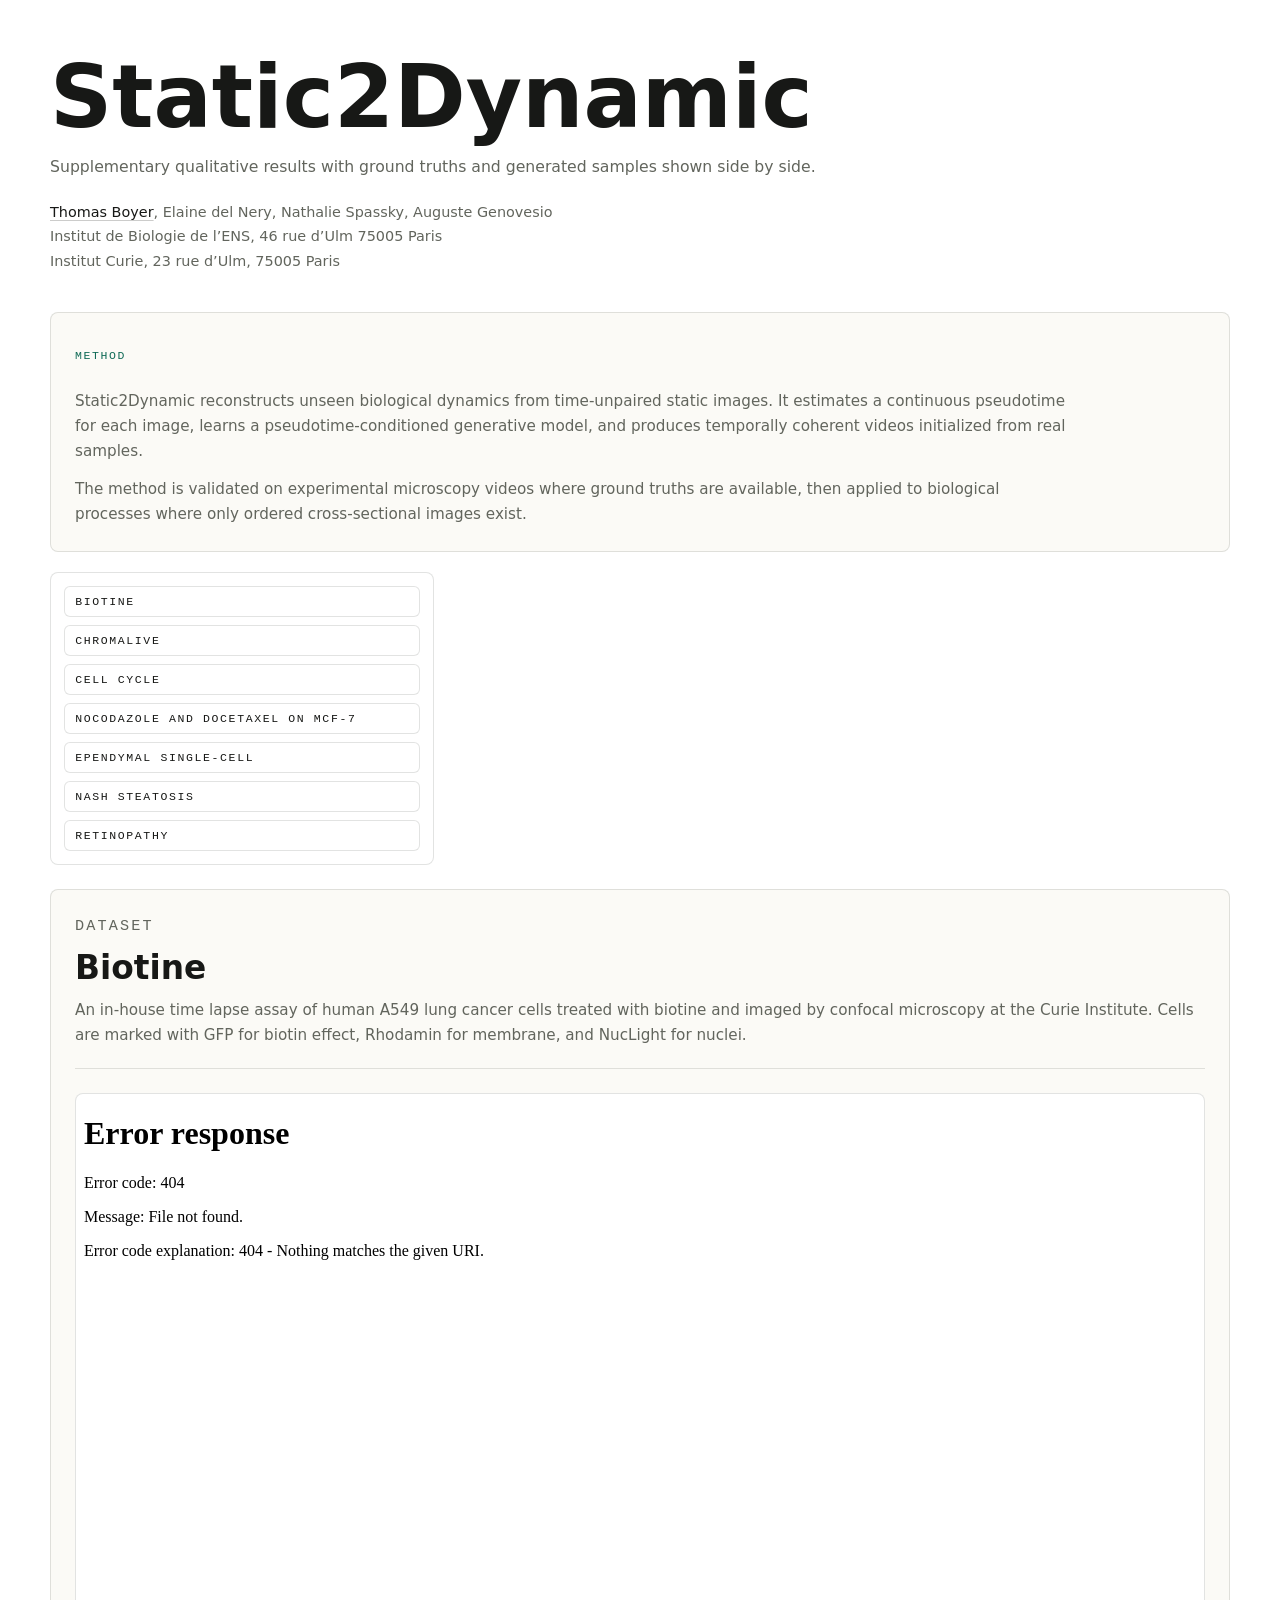
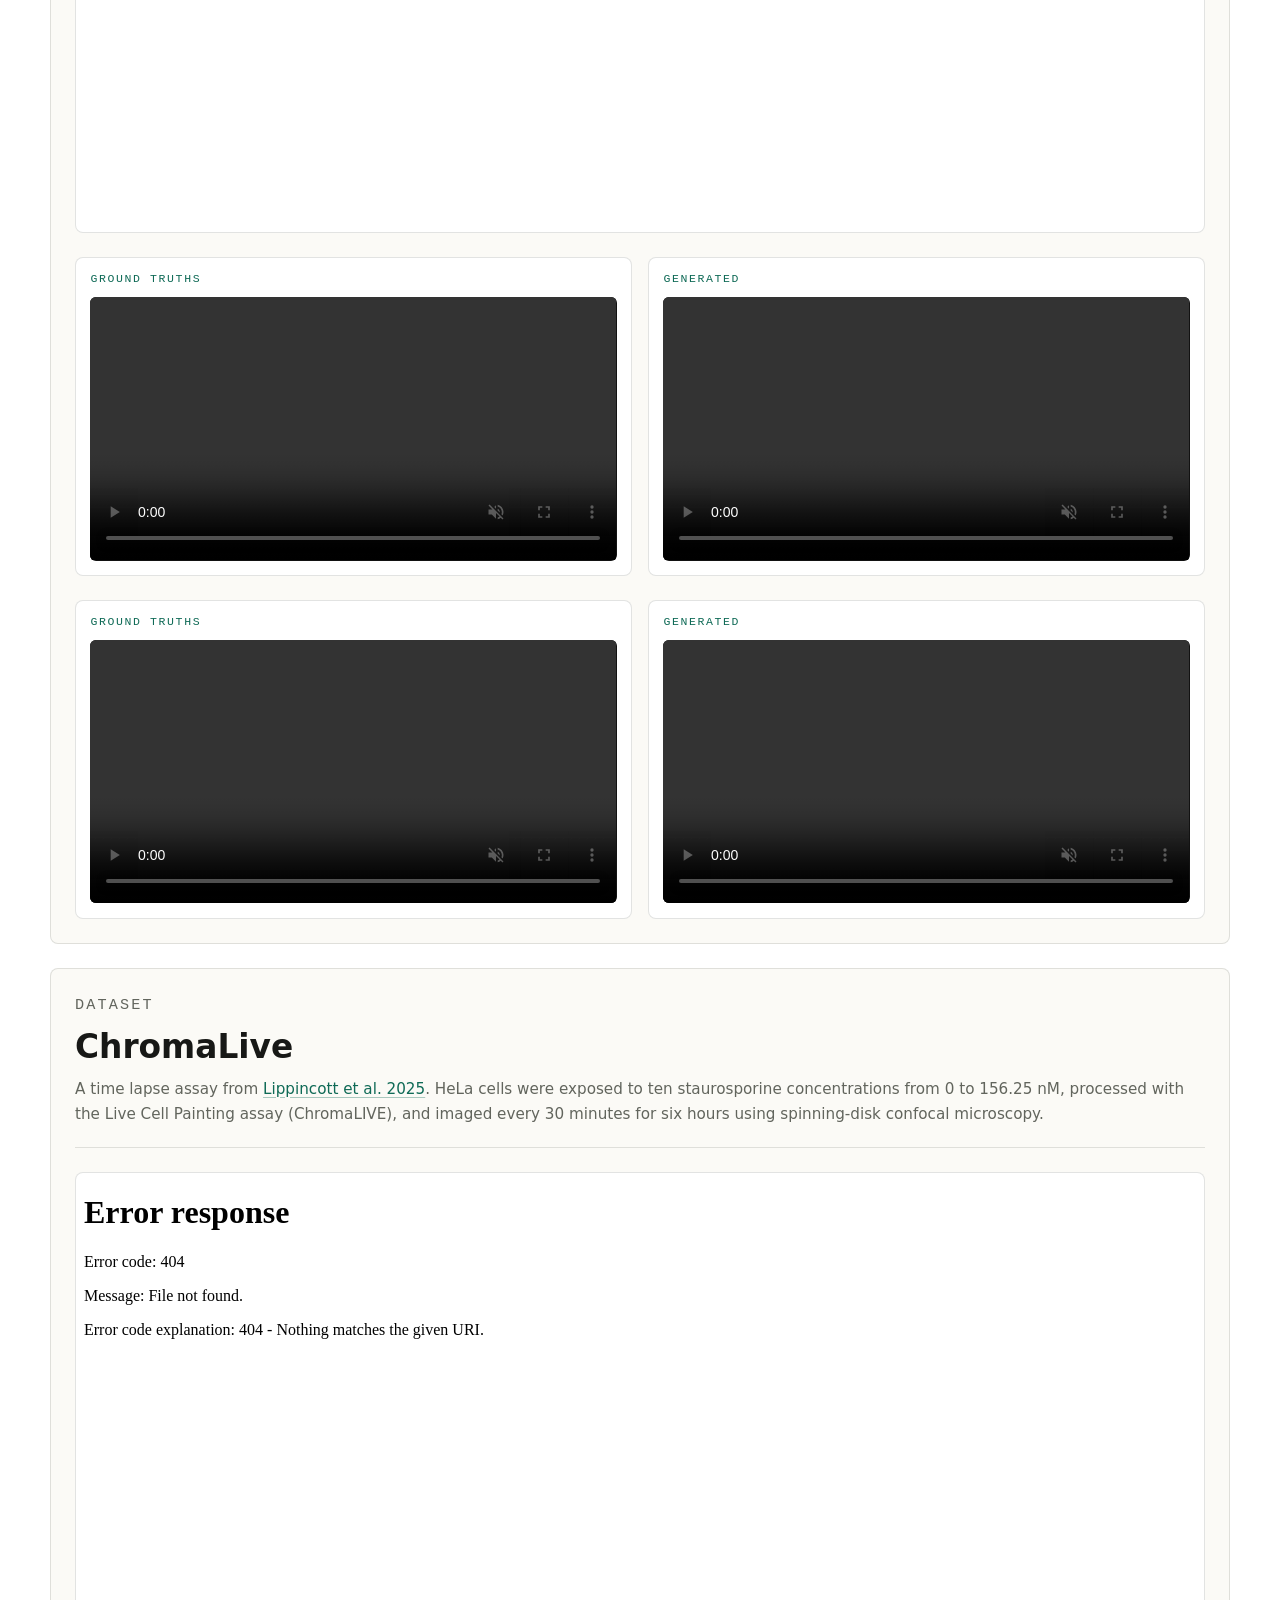
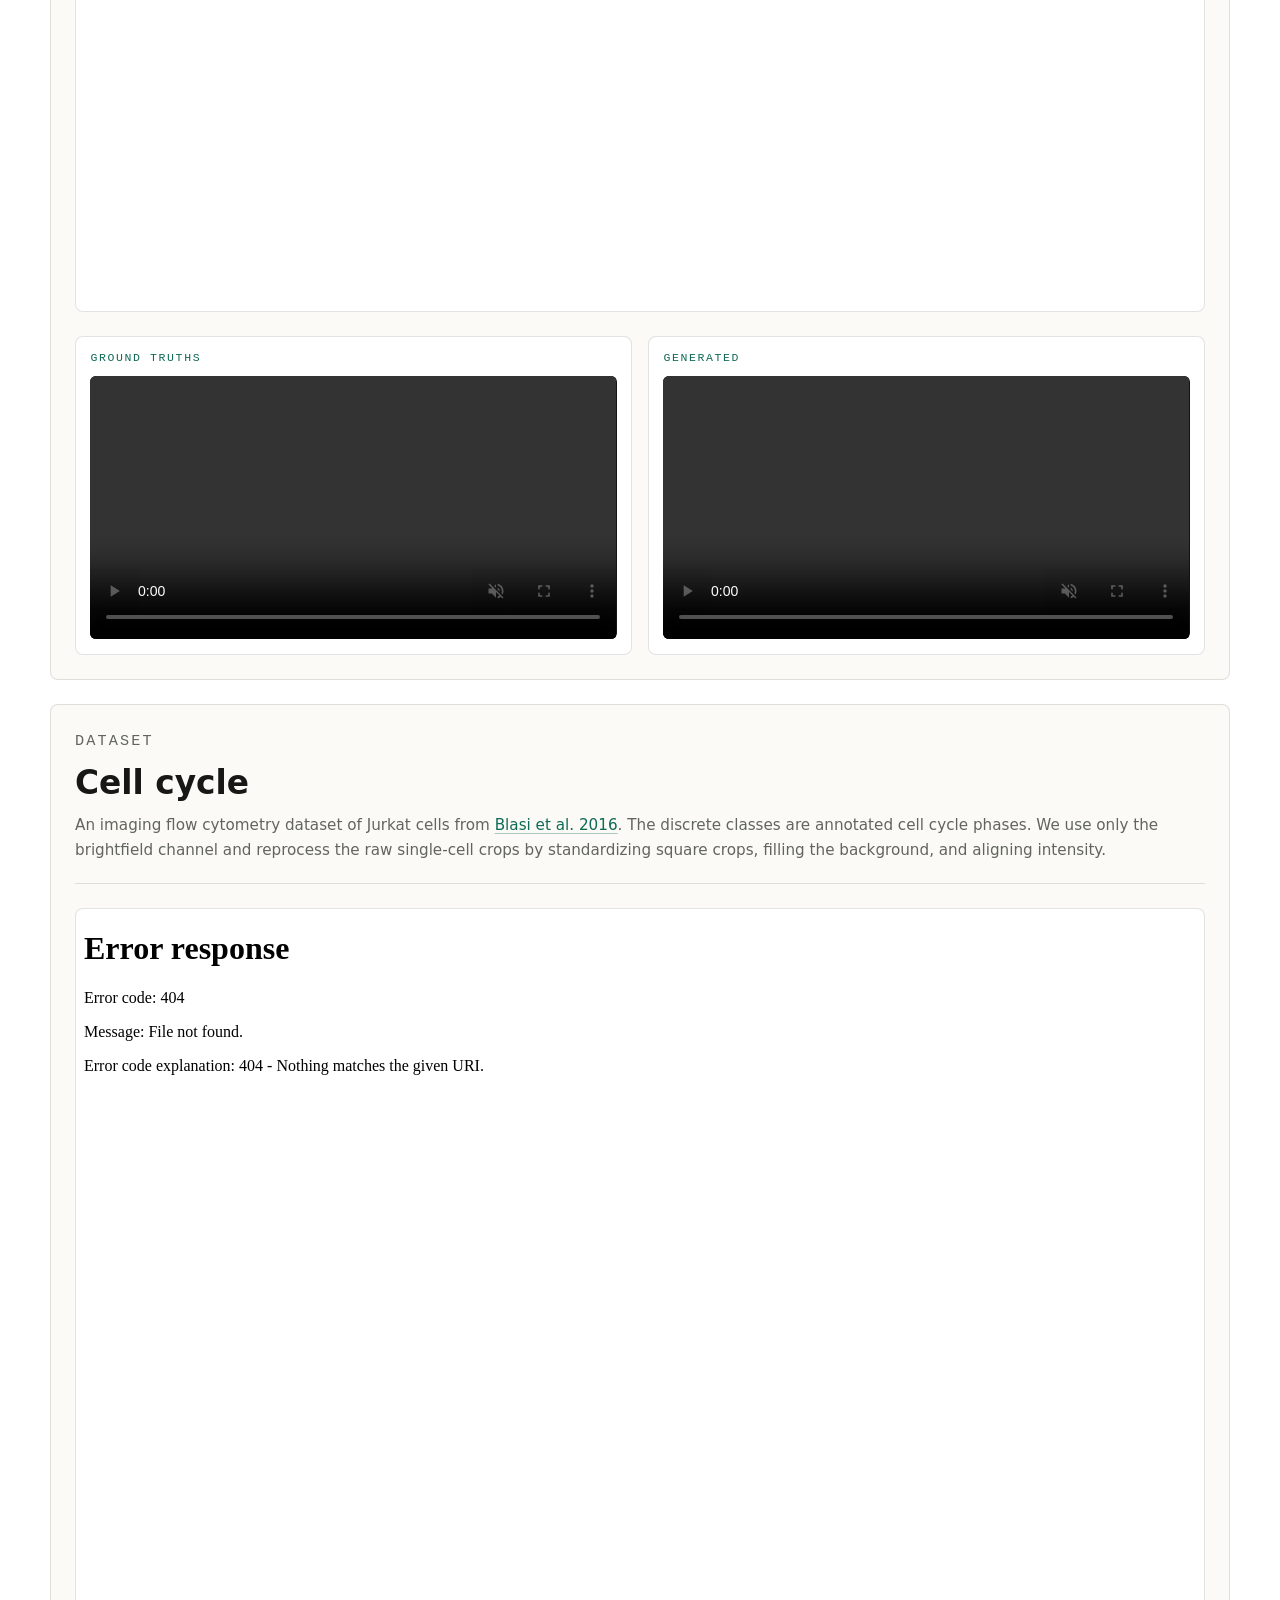
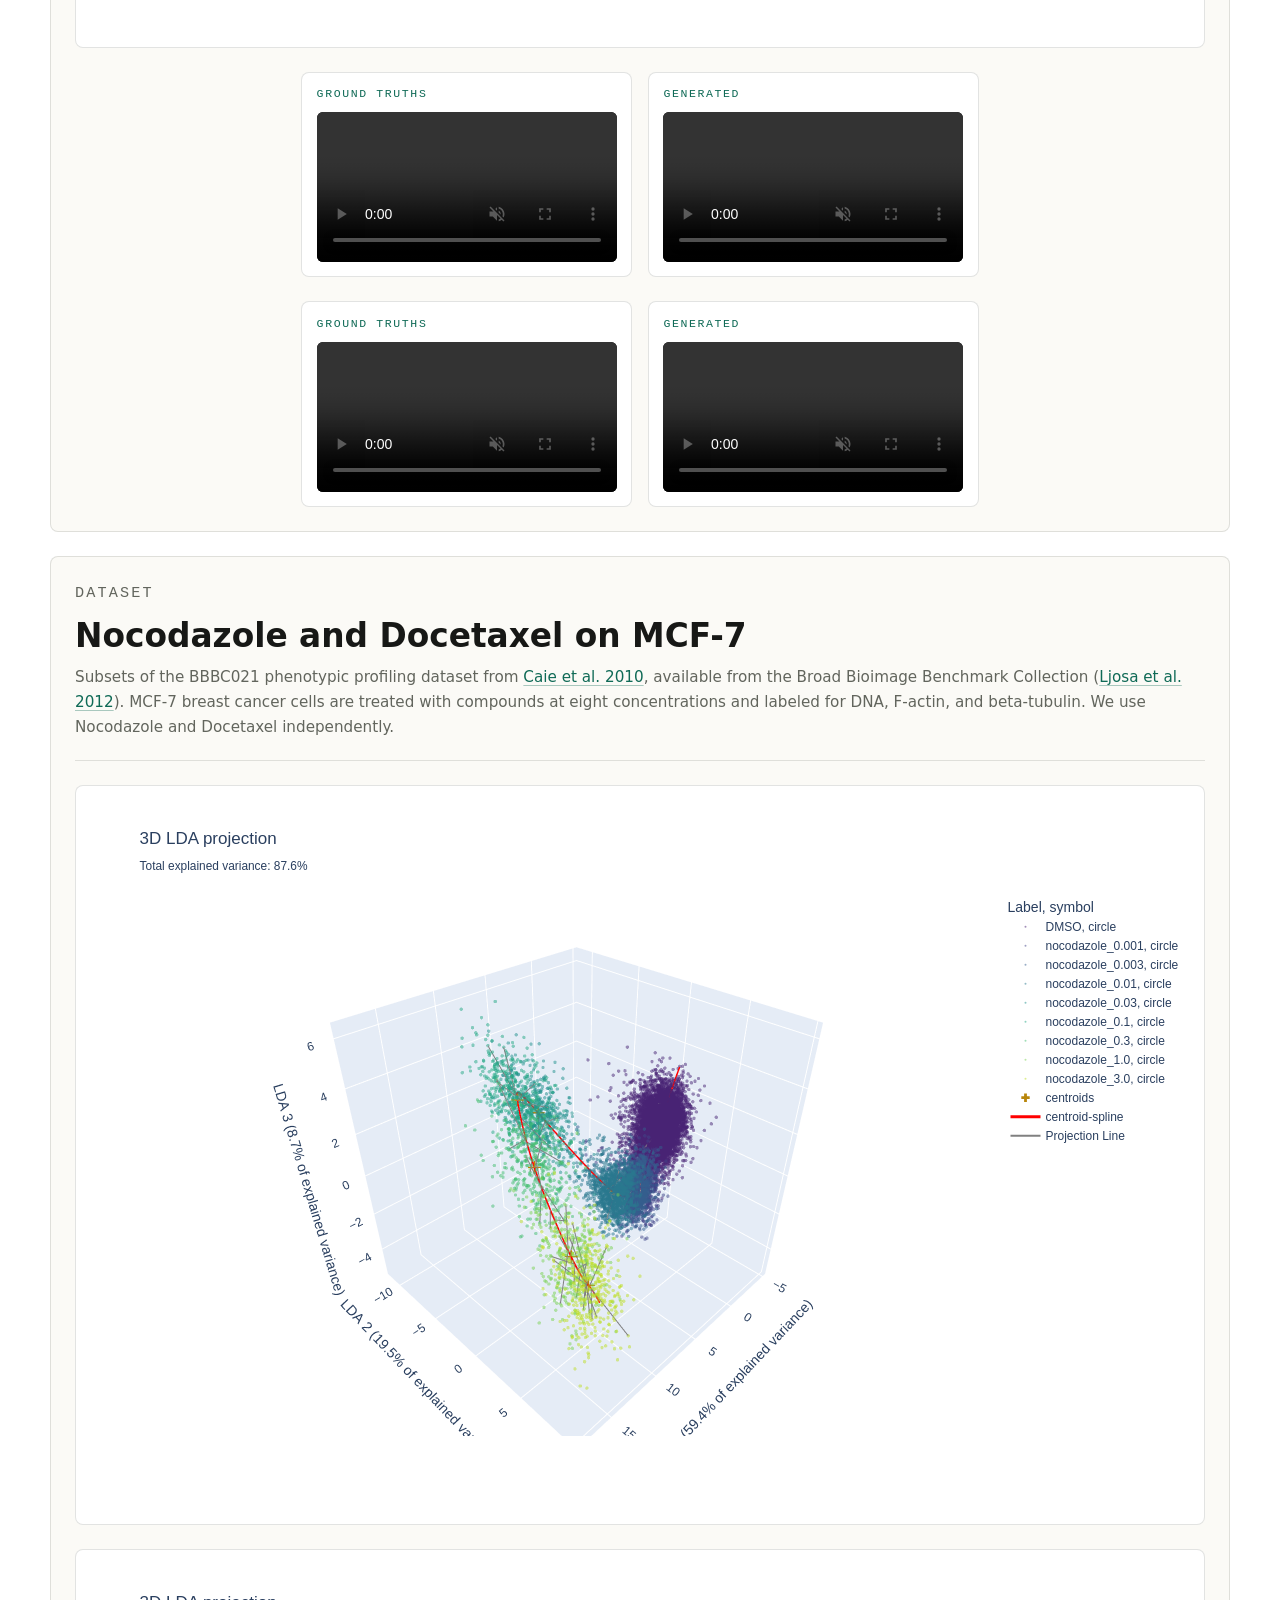
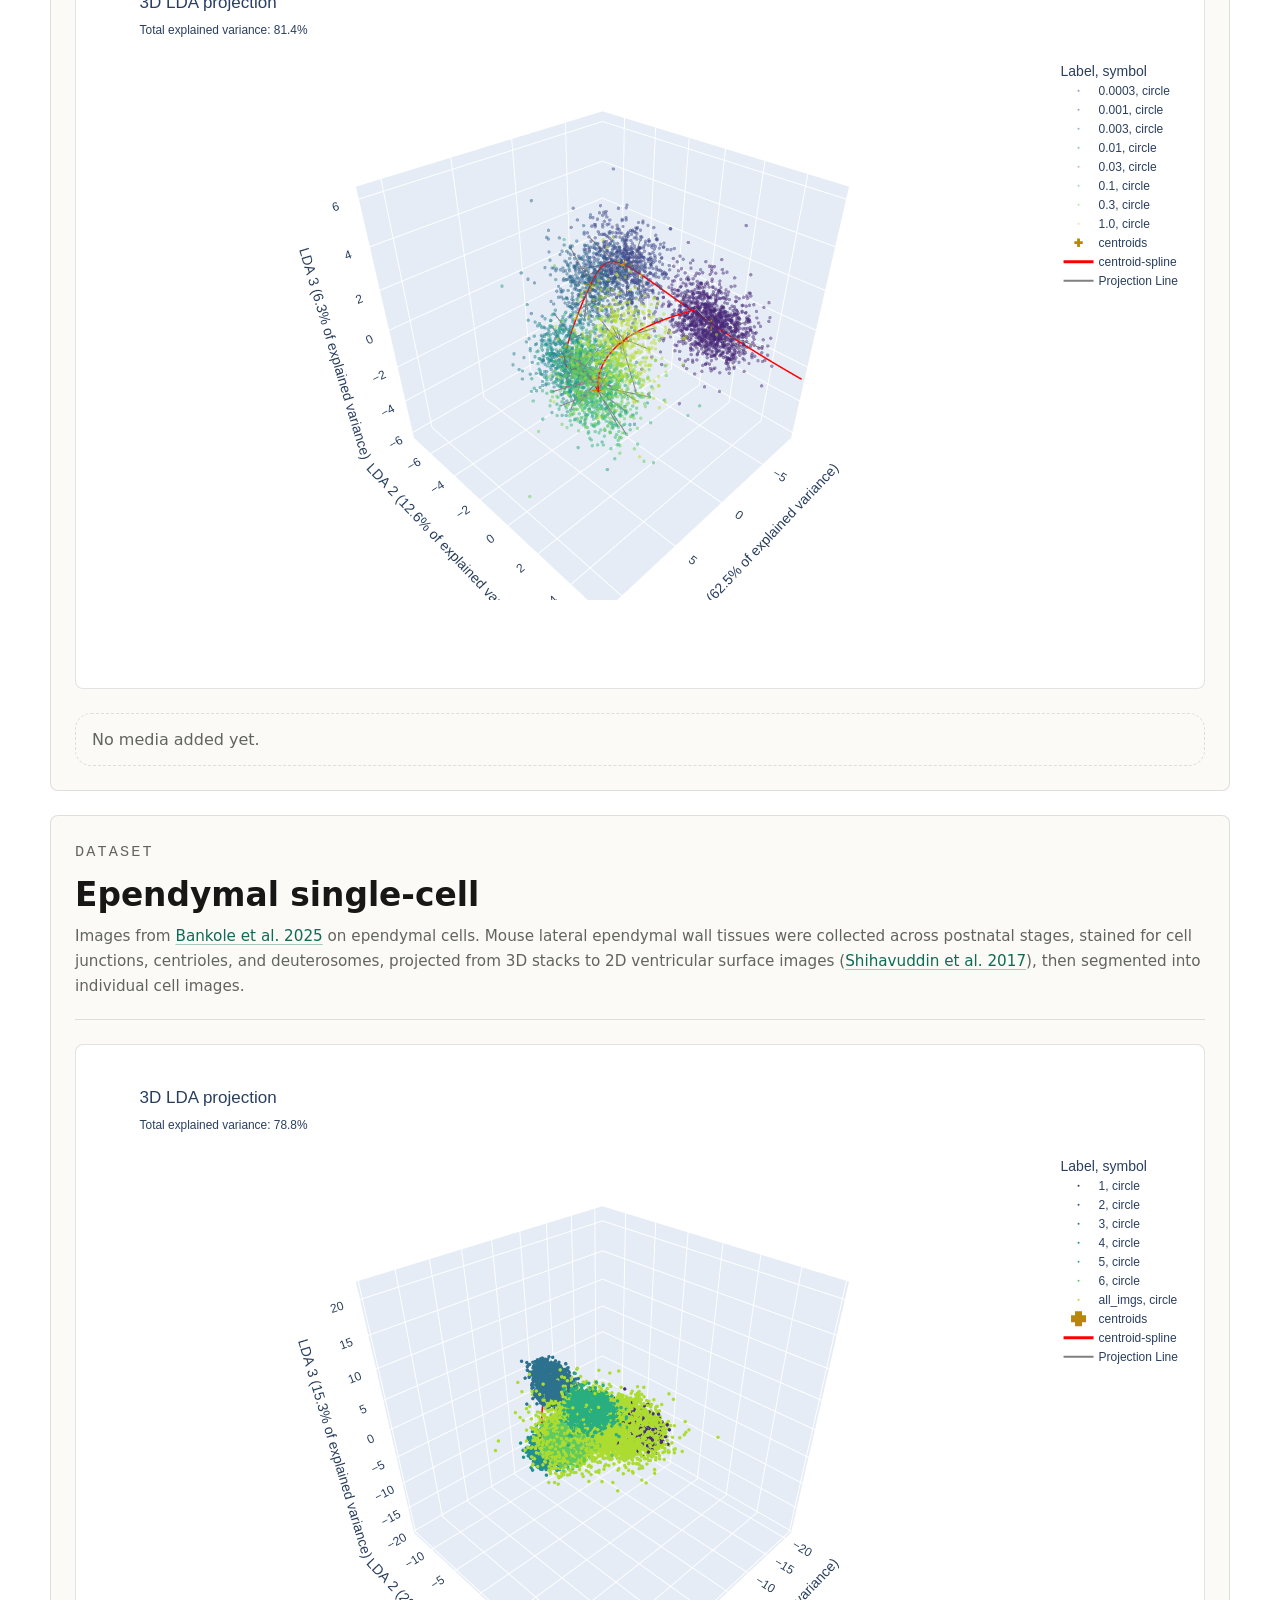
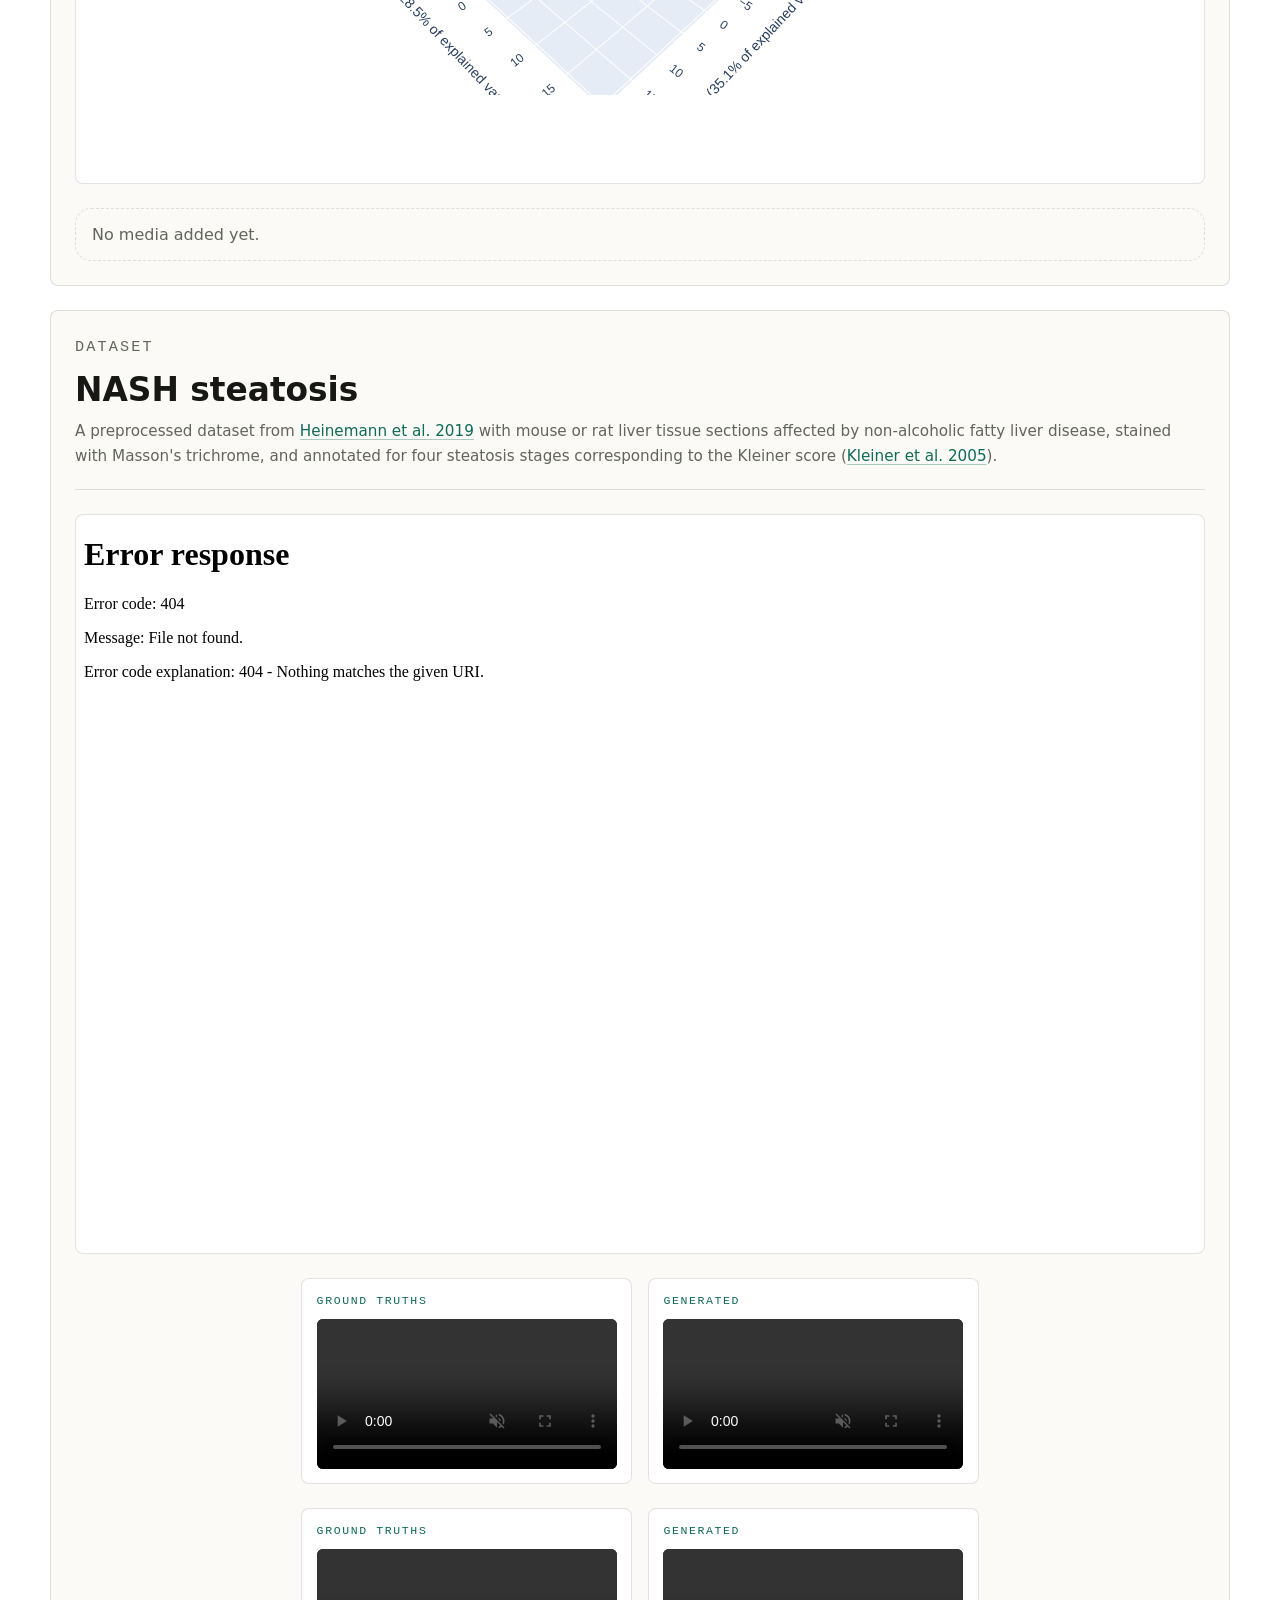
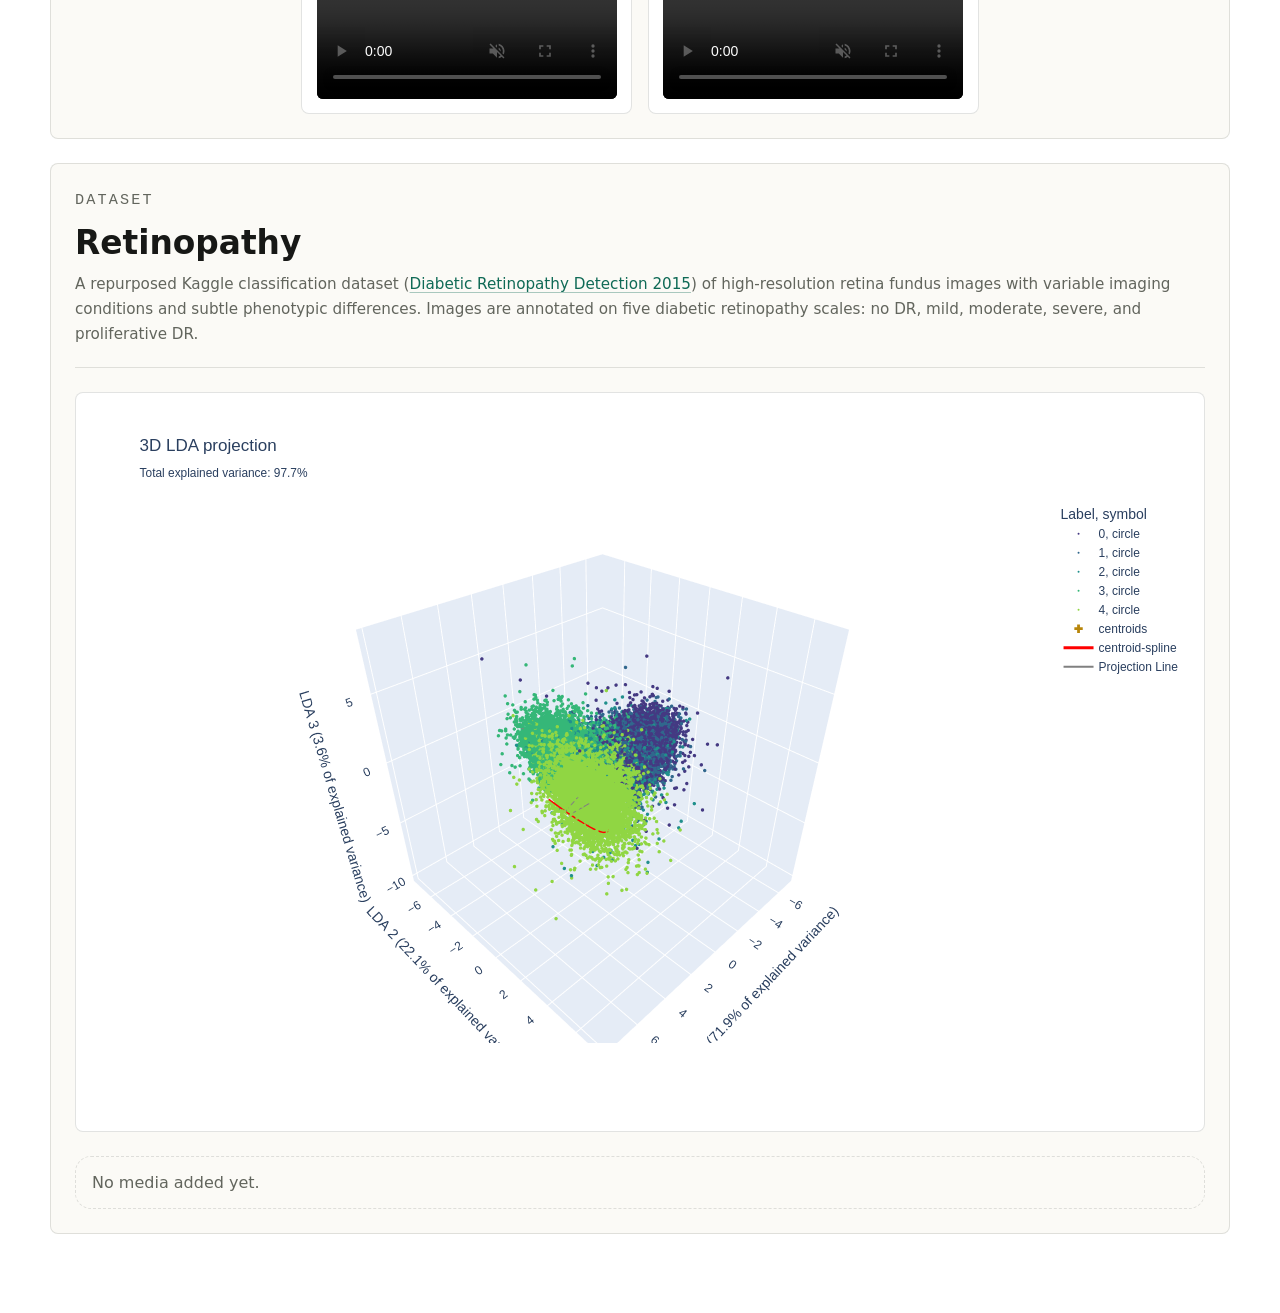
==== index.html @ 1efa9342 "init" ====
<!doctype html>
<html lang="en">
  <head>
    <meta charset="utf-8">
    <meta name="viewport" content="width=device-width, initial-scale=1">
    <title>Static2Dynamic</title>
    <meta
      name="description"
      content="Static2Dynamic supplementary website for biological ground truths and generated dynamics."
    >
    <link rel="stylesheet" href="styles.css">
    <script src="citations.js"></script>
    <script src="main.js" defer></script>
  </head>
  <body>
    <div class="page-shell">
      <header class="hero">
        <div class="hero-copy">
          <h1 id="site-title">Static2Dynamic</h1>
          <p class="hero-text" id="site-subtitle">
            Lightweight supplementary material for datasets, ground truth examples, and generated results.
          </p>
          <div class="authors" aria-label="Authors and affiliations">
            <p>
              <a href="https://thethomasboyer.github.io" target="_blank" rel="noreferrer">Thomas Boyer</a>,
              Elaine del Nery, Nathalie Spassky, Auguste Genovesio
            </p>
            <p>Institut de Biologie de l&rsquo;ENS, 46 rue d&rsquo;Ulm 75005 Paris</p>
            <p>Institut Curie, 23 rue d&rsquo;Ulm, 75005 Paris</p>
          </div>
        </div>
      </header>

      <main>
        <section class="intro-panel" aria-label="Method">
          <div class="intro-head">
            <p class="section-kicker">Method</p>
          </div>
          <div class="intro-body" id="intro-body"></div>
        </section>

        <nav class="dataset-nav" id="dataset-nav" aria-label="Datasets"></nav>

        <section class="datasets" id="datasets"></section>
      </main>
    </div>

    <noscript>
      <div class="noscript-note">
        This page uses a tiny script to render the dataset sections. Enable JavaScript to view the content.
      </div>
    </noscript>
  </body>
</html>
---- styles.css ----
:root {
  --bg: #ffffff;
  --bg-soft: #fbfaf6;
  --panel: #ffffff;
  --ink: #171816;
  --muted: #62655d;
  --line: rgba(23, 24, 22, 0.12);
  --accent: #0f6a56;
  --accent-soft: rgba(15, 106, 86, 0.08);
  --radius: 8px;
  --mono: "IBM Plex Mono", "SFMono-Regular", Consolas, monospace;
  --sans: Inter, ui-sans-serif, system-ui, -apple-system, BlinkMacSystemFont, "Segoe UI", sans-serif;
}

* {
  box-sizing: border-box;
}

html {
  scroll-behavior: smooth;
}

body {
  margin: 0;
  min-height: 100vh;
  color: var(--ink);
  font-family: var(--sans);
  background: var(--bg);
}

img,
video {
  display: block;
  width: 100%;
  border: 0;
}

a {
  color: inherit;
}

.page-shell {
  width: min(1180px, calc(100% - 2rem));
  margin: 0 auto;
  padding: 2rem 0 4rem;
}

.hero {
  display: grid;
  gap: 1rem;
  padding: 1.5rem 0 2.5rem;
}

.section-kicker,
.dataset-chip,
.media-label {
  font-family: var(--mono);
  font-size: 0.72rem;
  letter-spacing: 0.14em;
  text-transform: uppercase;
}

.section-kicker,
.media-label {
  color: var(--accent);
}

.hero-copy {
  max-width: 48rem;
}

.hero h1,
.intro-head h2,
.dataset-heading h2 {
  margin: 0;
  font-weight: 600;
  letter-spacing: 0;
}

.hero h1 {
  font-size: clamp(2.8rem, 8vw, 5.4rem);
  line-height: 0.95;
}

.hero-text,
.intro-body p,
.dataset-heading p,
.media-caption {
  margin: 0;
  color: var(--muted);
  line-height: 1.65;
  font-size: 0.95rem;
}

.hero-text {
  margin-top: 1rem;
  font-size: 0.98rem;
}

.authors {
  display: grid;
  gap: 0.25rem;
  margin-top: 1.35rem;
  color: var(--muted);
  font-size: 0.9rem;
  line-height: 1.45;
}

.authors p {
  margin: 0;
}

.authors a {
  color: var(--ink);
  text-decoration-color: rgba(23, 24, 22, 0.22);
  text-underline-offset: 0.2em;
}

.authors a:hover,
.authors a:focus-visible {
  color: var(--accent);
  outline: none;
}

.intro-panel,
.dataset {
  border: 1px solid var(--line);
  border-radius: var(--radius);
  background: var(--bg-soft);
}

.intro-panel {
  display: grid;
  gap: 1rem;
  padding: 1.5rem;
}

.intro-body {
  display: grid;
  gap: 0.8rem;
  max-width: 62rem;
}

.dataset-nav {
  display: grid;
  gap: 0.5rem;
  margin: 1.25rem 0 1.5rem;
  padding: 0.8rem;
  border: 1px solid var(--line);
  border-radius: var(--radius);
  background: var(--panel);
  max-width: 24rem;
}

.dataset-chip {
  padding: 0.5rem 0.65rem;
  border: 1px solid var(--line);
  border-radius: 6px;
  background: rgba(255, 255, 255, 0.65);
  text-decoration: none;
}

.dataset-chip:hover,
.dataset-chip:focus-visible {
  border-color: rgba(15, 106, 86, 0.28);
  background: var(--accent-soft);
  outline: none;
}

.datasets {
  display: grid;
  gap: 1.5rem;
}

.dataset {
  padding: 1.5rem;
}

.dataset-heading {
  display: grid;
  gap: 0.65rem;
  padding-bottom: 1.25rem;
  border-bottom: 1px solid var(--line);
}

.dataset-heading h2 {
  font-size: clamp(1.45rem, 4vw, 2.05rem);
}

.citation-link {
  color: var(--accent);
  text-decoration-color: rgba(15, 106, 86, 0.35);
  text-underline-offset: 0.18em;
}

.citation-link:hover,
.citation-link:focus-visible {
  text-decoration-color: currentColor;
  outline: none;
}

.plot-embed {
  overflow: hidden;
  margin-top: 1.5rem;
  border: 1px solid var(--line);
  border-radius: var(--radius);
  background: #fff;
}

.plot-embed iframe {
  display: block;
  width: 100%;
  height: min(82vh, 54rem);
  border: 0;
}

.comparison-list {
  display: grid;
  gap: 1.5rem;
  margin-top: 1.5rem;
}

.comparison-row {
  display: grid;
  gap: 0.75rem;
}

.comparison-media {
  display: grid;
  grid-template-columns: minmax(0, 1fr) minmax(0, 1fr);
  gap: 1rem;
}

.dataset-small .comparison-media {
  max-width: 680px;
  margin-inline: auto;
}

.dataset-large .comparison-media {
  max-width: none;
}

.media-card {
  display: grid;
  gap: 0.75rem;
  padding: 0.9rem;
  border: 1px solid var(--line);
  border-radius: var(--radius);
  background: #fff;
}

.media-shell {
  display: flex;
  align-items: center;
  justify-content: center;
  overflow: hidden;
  border-radius: 6px;
  background: #111;
}

.media-shell img,
.media-shell video {
  max-height: 18rem;
  object-fit: contain;
  background: #121212;
}

.dataset-large .media-shell img,
.dataset-large .media-shell video {
  max-height: 42rem;
}

.media-label {
  margin: 0;
}

.empty-note {
  padding: 1rem;
  border: 1px dashed var(--line);
  border-radius: 1rem;
  color: var(--muted);
}

.noscript-note {
  width: min(1120px, calc(100% - 2rem));
  margin: 0 auto 2rem;
  padding: 1rem;
  border: 1px solid var(--line);
  border-radius: 1rem;
  background: #fff9ef;
  color: var(--muted);
  font-family: var(--mono);
  font-size: 0.85rem;
}

@media (max-width: 720px) {
  .page-shell {
    width: min(100% - 1rem, 1120px);
    padding-top: 1rem;
  }

  .hero {
    padding-top: 0.75rem;
  }

  .intro-panel,
  .dataset {
    padding: 1.15rem;
  }

  .dataset-nav {
    max-width: none;
  }

  .comparison-media {
    grid-template-columns: 1fr;
    max-width: none;
  }

  .plot-embed iframe {
    height: 24rem;
  }
}
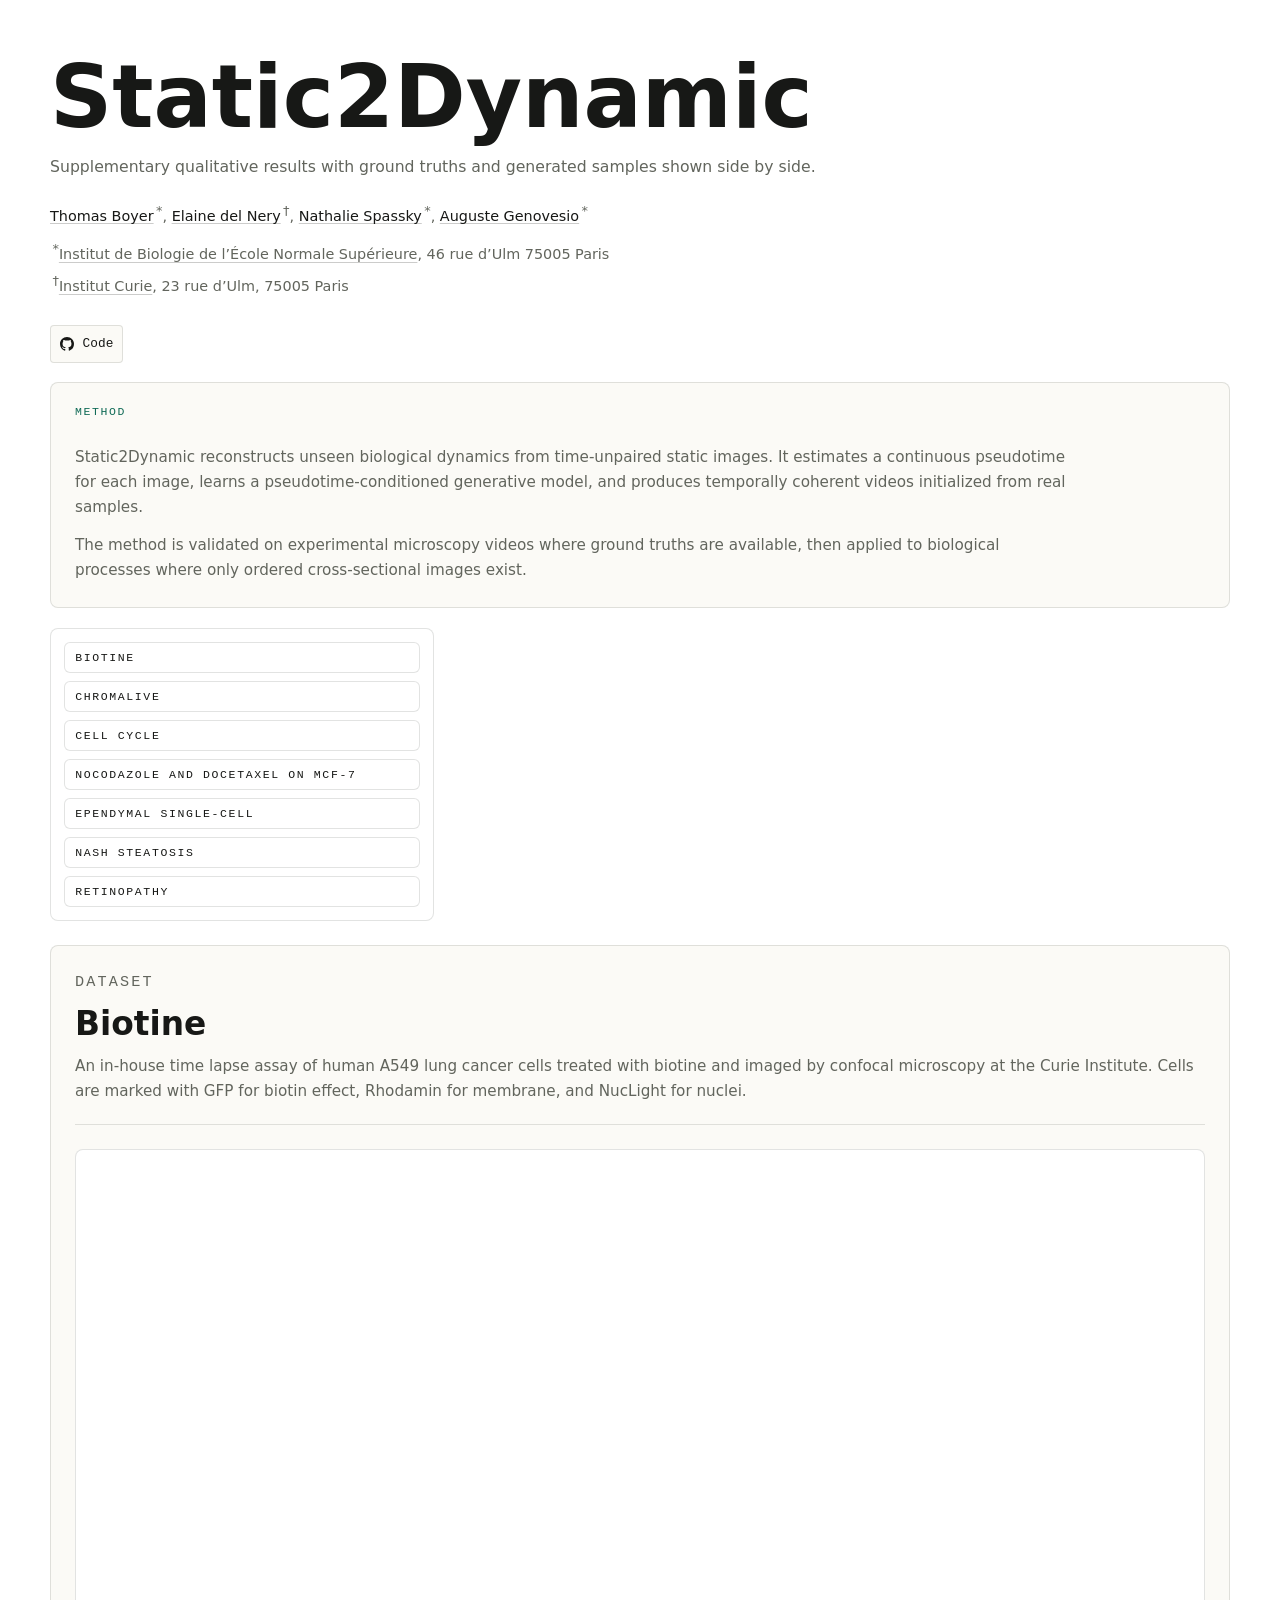
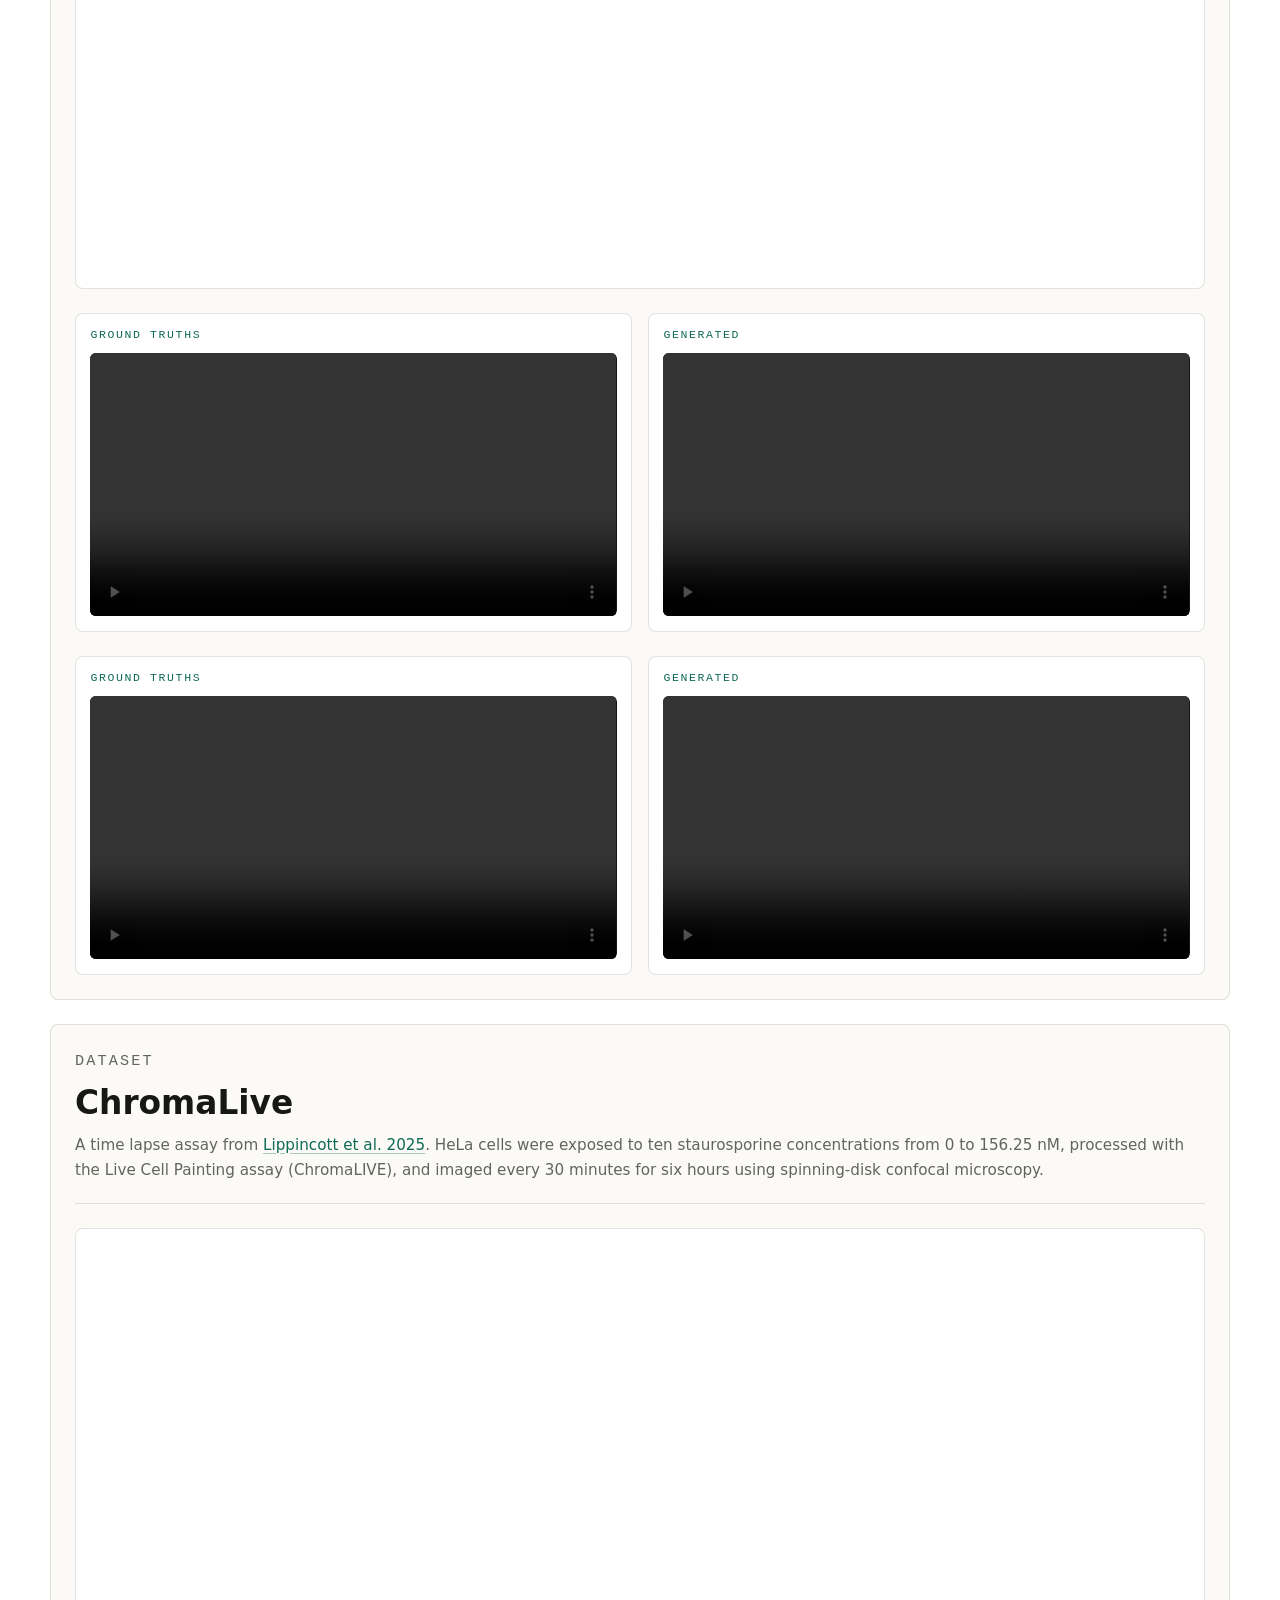
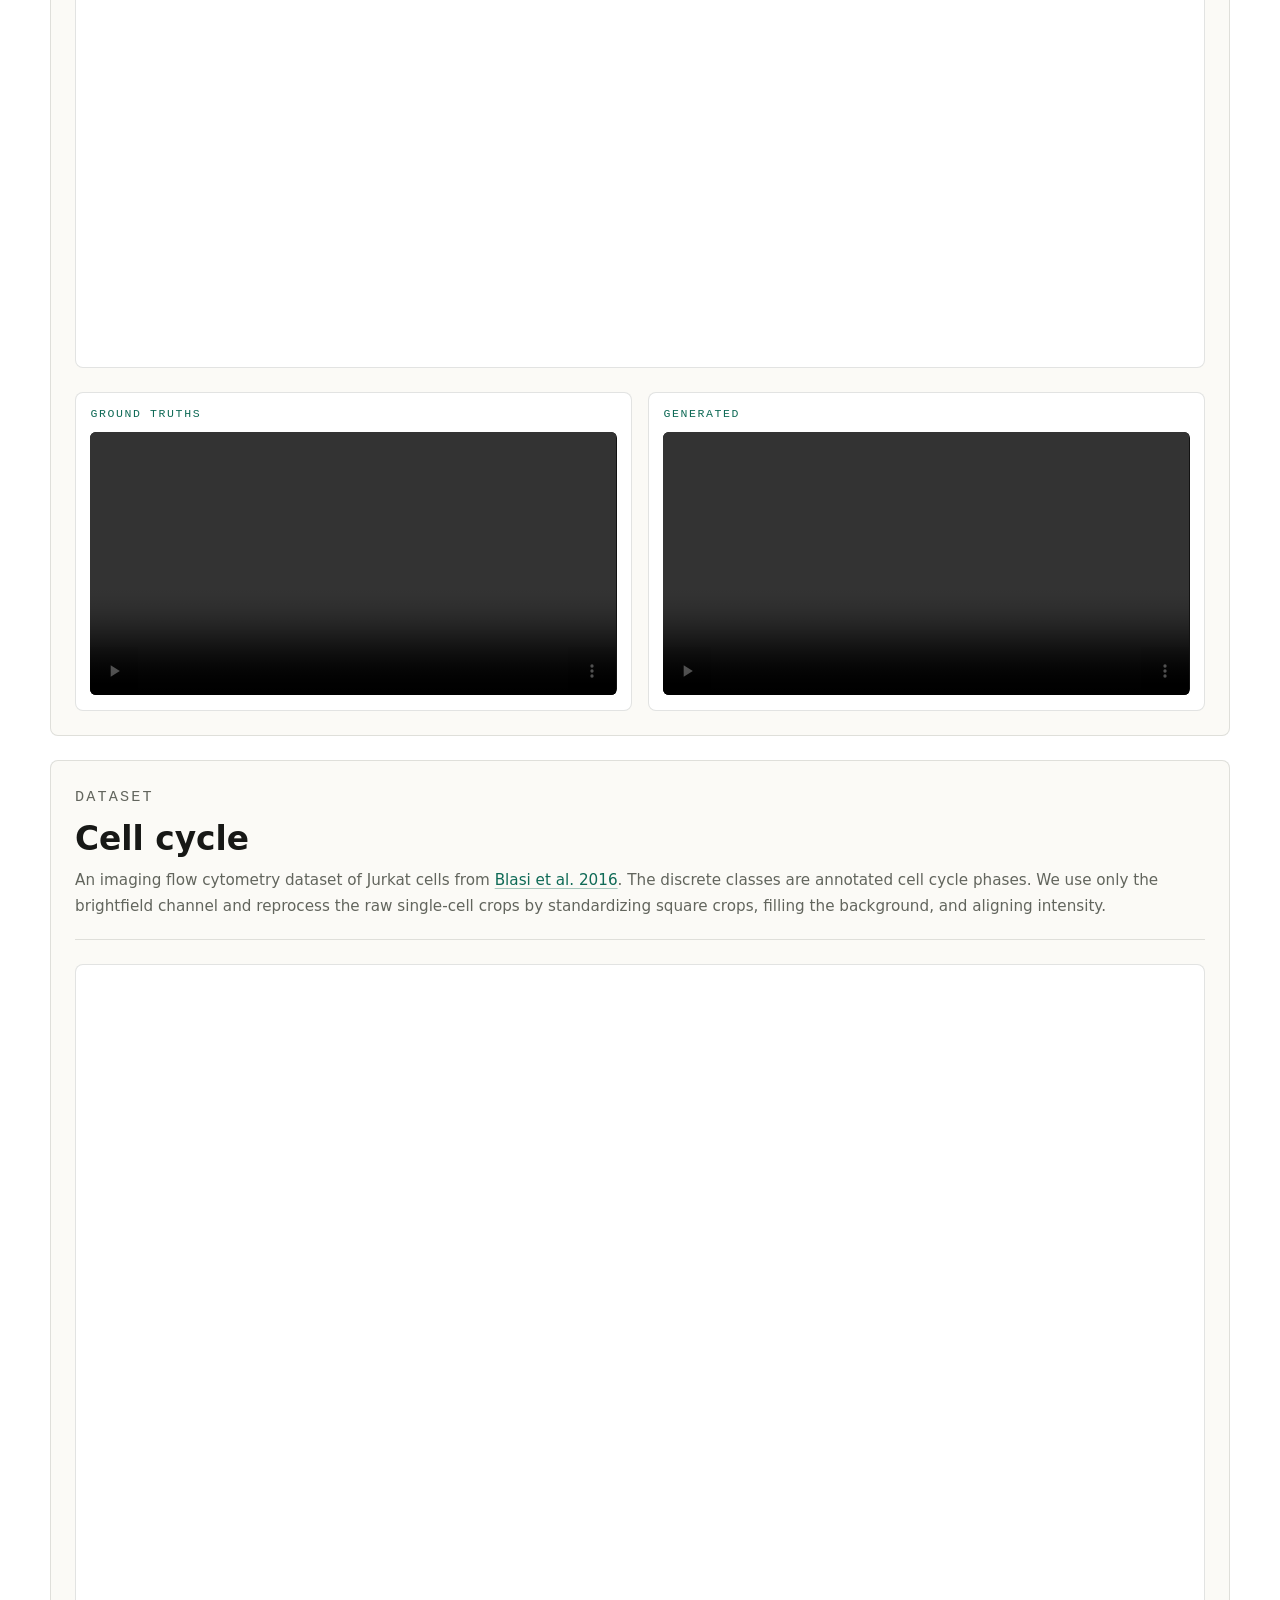
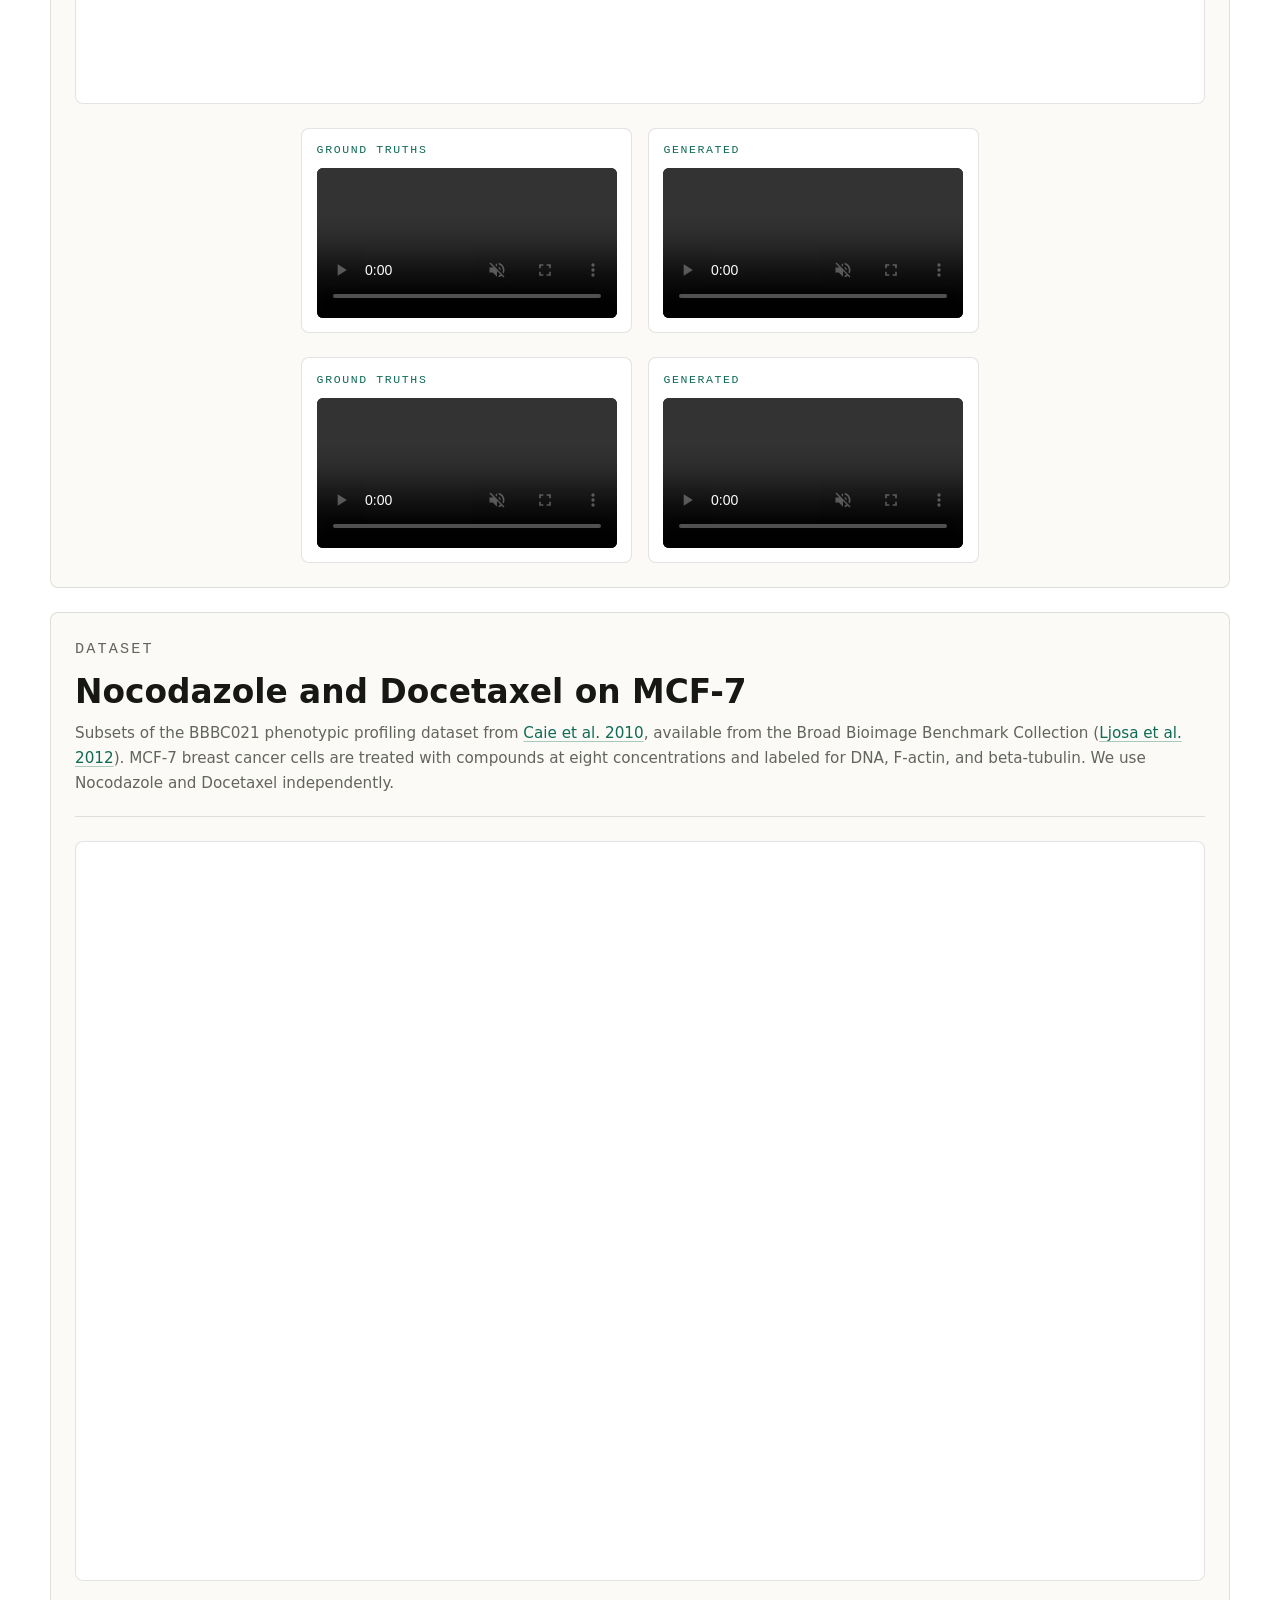
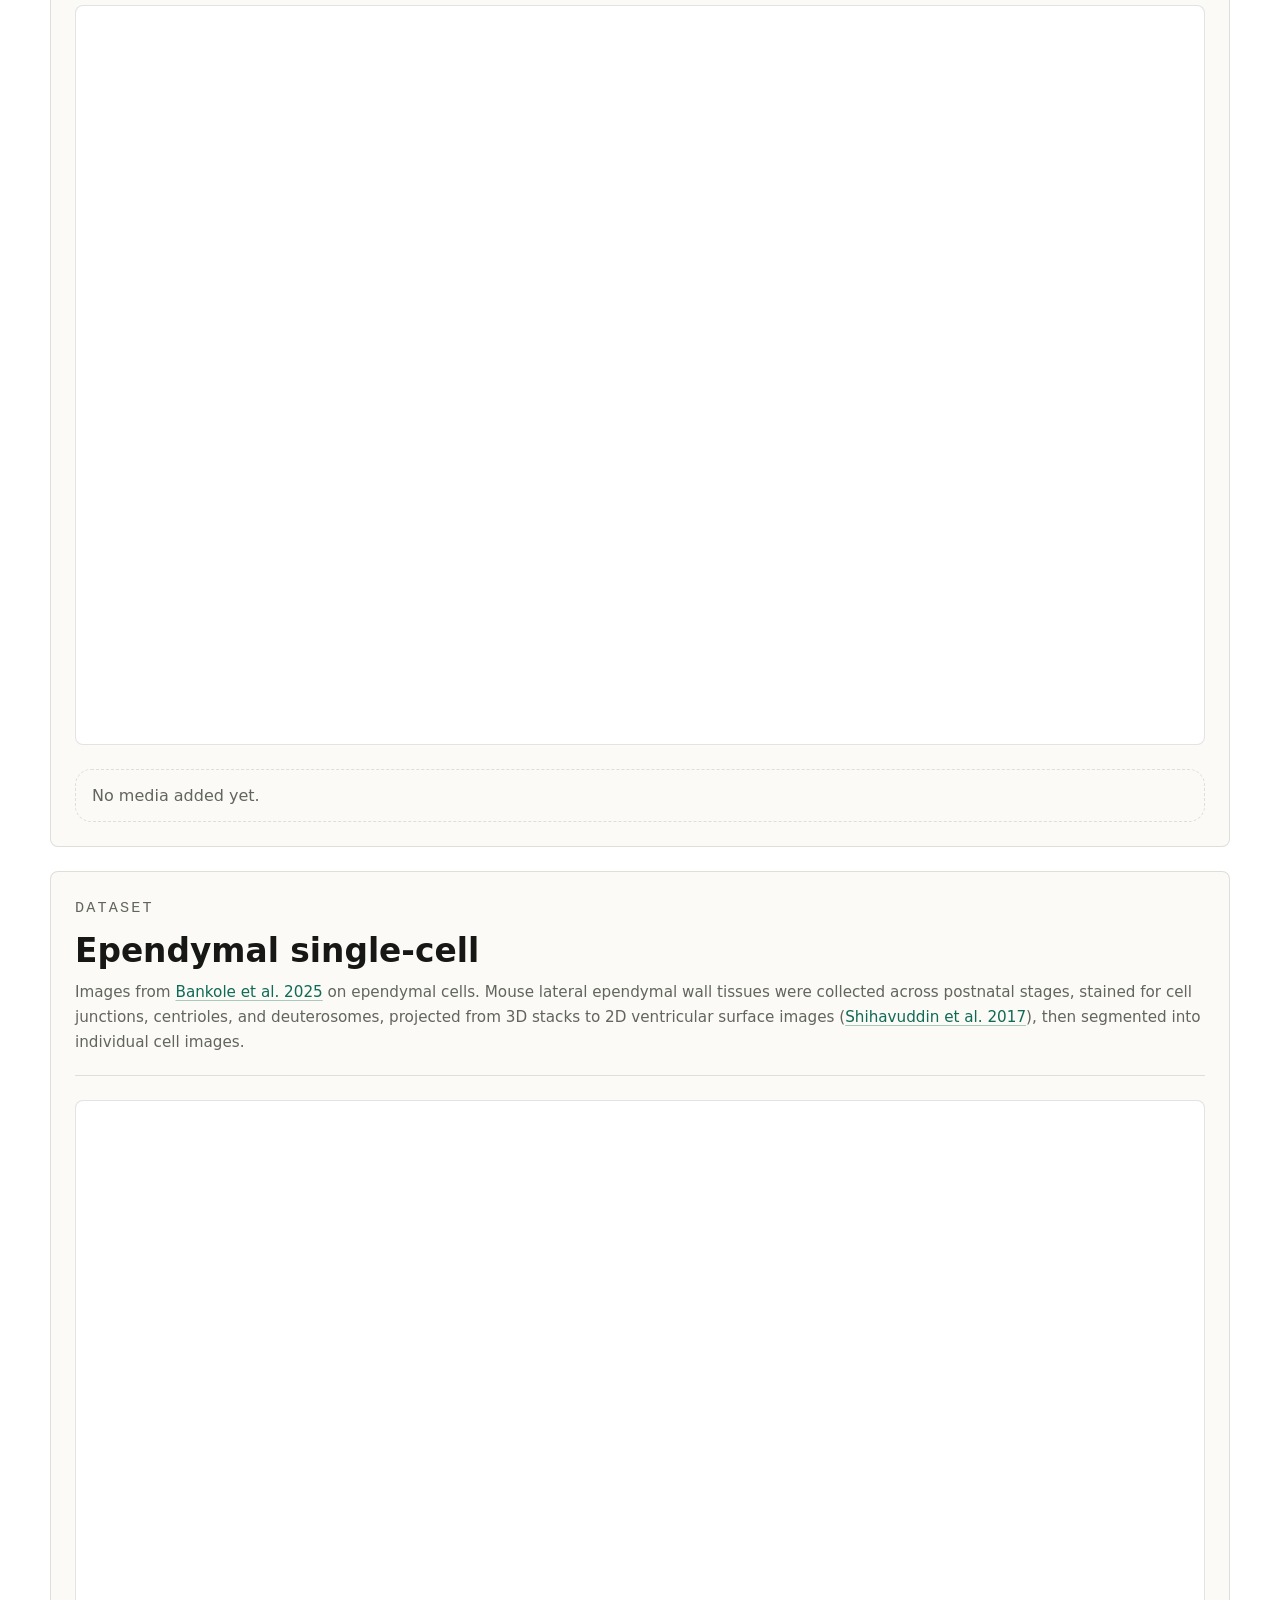
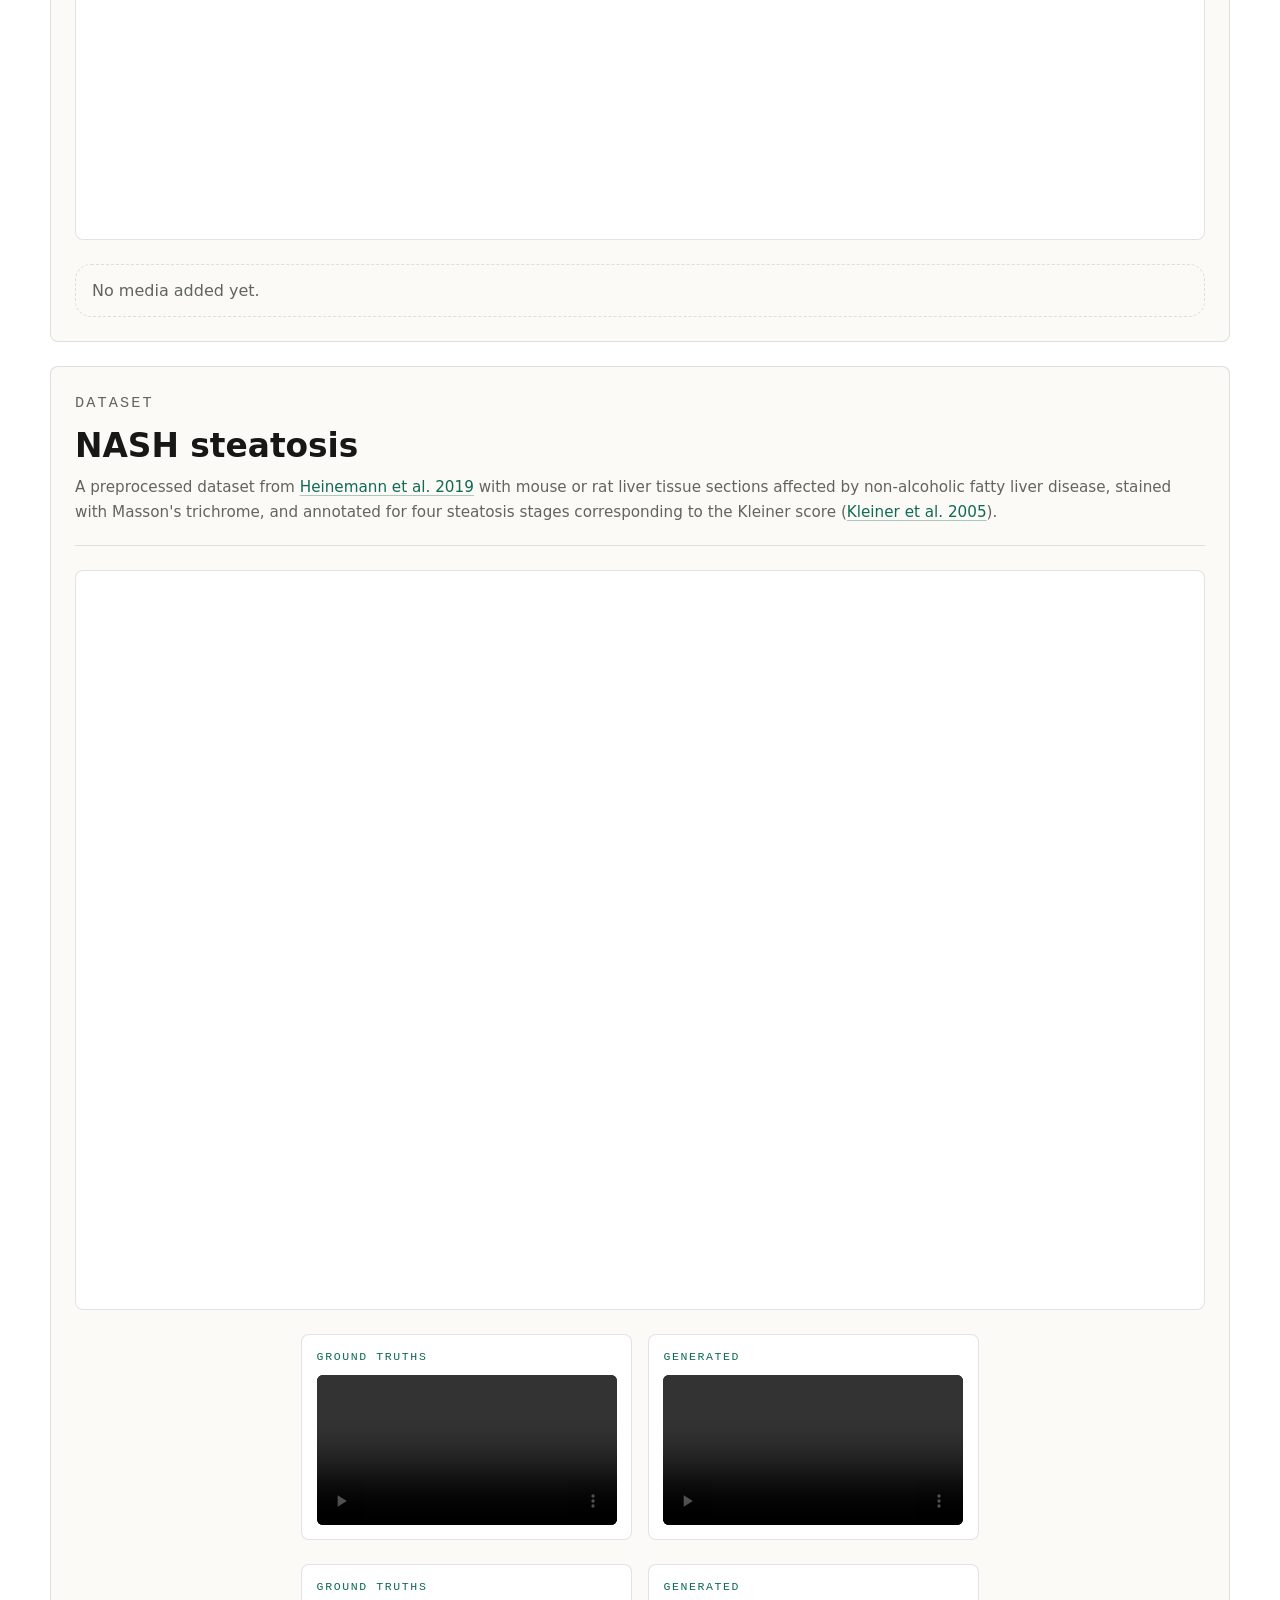
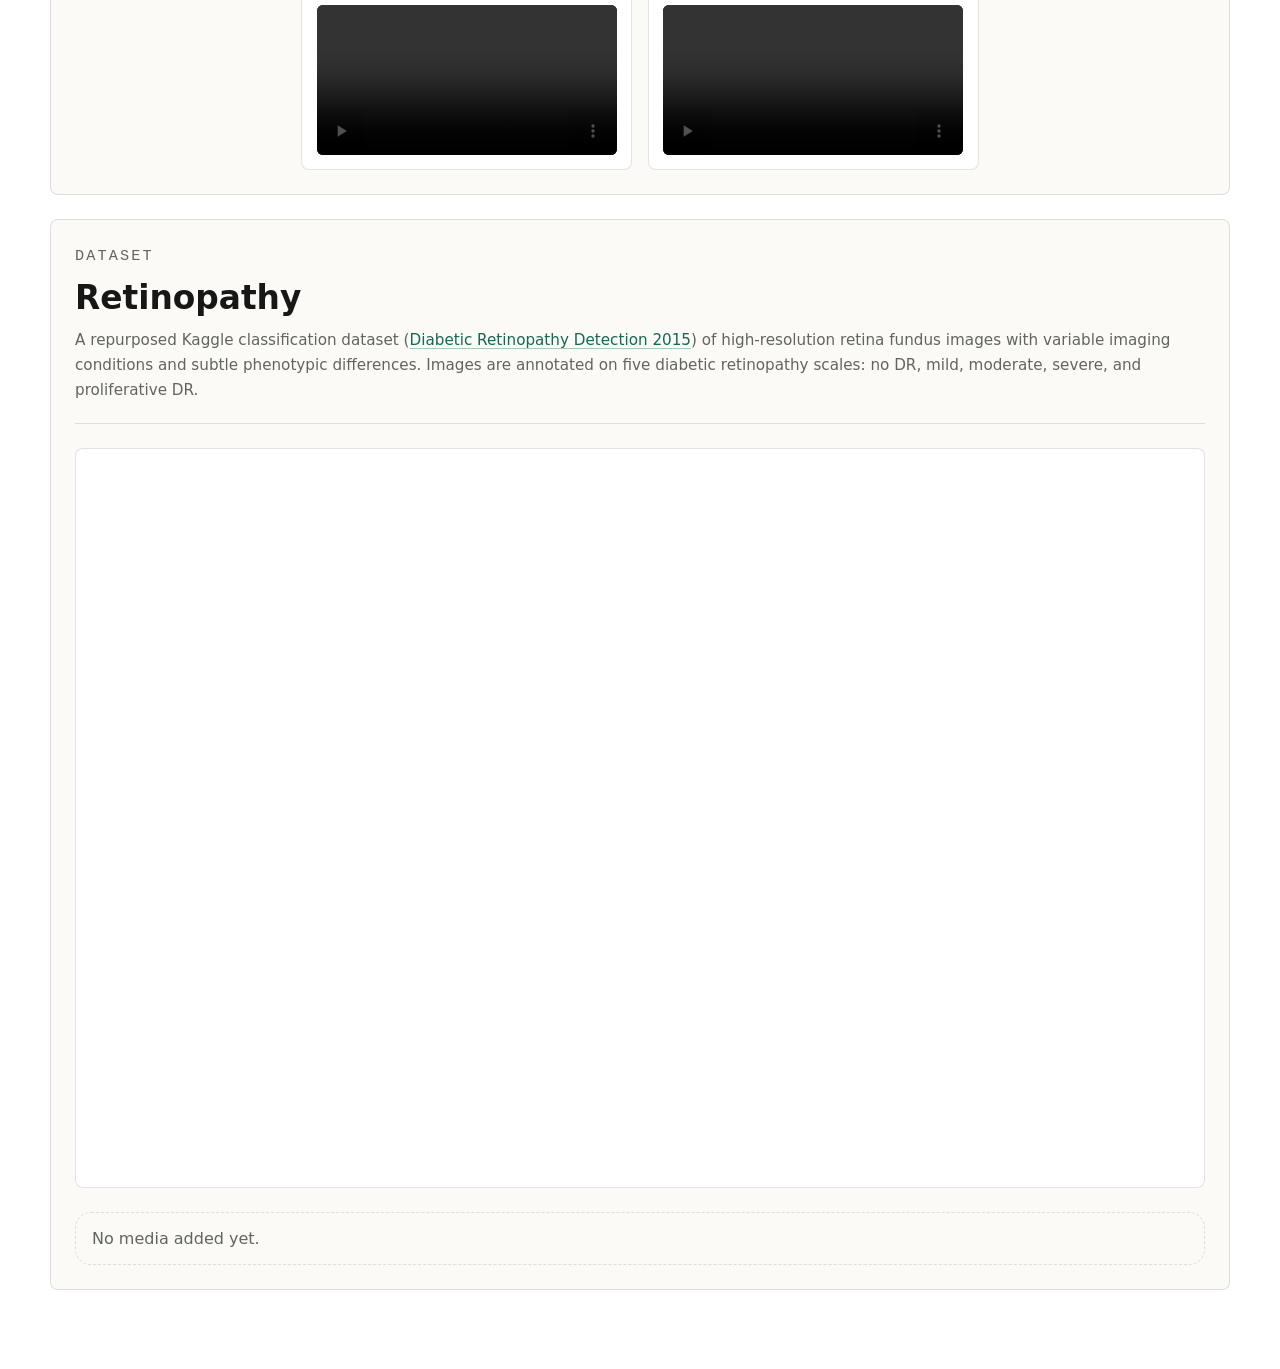
==== commit 9921533c: "optimize plotly loading + misc styling" ====
--- a/index.html
+++ b/index.html
@@ -1,54 +1,67 @@
 <!doctype html>
 <html lang="en">
-  <head>
-    <meta charset="utf-8">
-    <meta name="viewport" content="width=device-width, initial-scale=1">
-    <title>Static2Dynamic</title>
-    <meta
-      name="description"
-      content="Static2Dynamic supplementary website for biological ground truths and generated dynamics."
-    >
-    <link rel="stylesheet" href="styles.css">
-    <script src="citations.js"></script>
-    <script src="main.js" defer></script>
-  </head>
-  <body>
-    <div class="page-shell">
-      <header class="hero">
-        <div class="hero-copy">
-          <h1 id="site-title">Static2Dynamic</h1>
-          <p class="hero-text" id="site-subtitle">
-            Lightweight supplementary material for datasets, ground truth examples, and generated results.
+
+<head>
+  <meta charset="utf-8">
+  <meta name="viewport" content="width=device-width, initial-scale=1">
+  <title>Static2Dynamic</title>
+  <meta name="description" content="Static2Dynamic supplementary website for biological ground truths and generated dynamics.">
+  <link rel="stylesheet" href="styles.css">
+  <script src="citations.js"></script>
+  <script src="main.js" defer></script>
+</head>
+
+<body>
+  <div class="page-shell">
+    <header class="hero">
+      <div class="hero-copy">
+        <h1 id="site-title">Static2Dynamic</h1>
+        <p class="hero-text" id="site-subtitle">
+          Lightweight supplementary material for datasets, ground truth examples, and generated results.
+        </p>
+        <div class="authors" aria-label="Authors and affiliations">
+          <p class="authors-names">
+            <a href="https://thethomasboyer.github.io" target="_blank" rel="noreferrer">Thomas Boyer</a><span class="affil" aria-label="IBENS">*</span>,
+            <a href="https://institut-curie.org/person/elaine-del-nery-santos" target="_blank" rel="noreferrer">Elaine
+              del Nery</a><span class="affil" aria-label="Curie">†</span>,
+            <a href="https://www.ibens.ens.fr/spip.php?rubrique6=" target="_blank" rel="noreferrer">Nathalie
+              Spassky</a><span class="affil" aria-label="IBENS">*</span>,
+            <a href="https://www.ibens.bio.ens.psl.eu/spip.php?article142=&lang=en" target="_blank" rel="noreferrer">Auguste Genovesio</a><span class="affil" aria-label="IBENS">*</span>
           </p>
-          <div class="authors" aria-label="Authors and affiliations">
-            <p>
-              <a href="https://thethomasboyer.github.io" target="_blank" rel="noreferrer">Thomas Boyer</a>,
-              Elaine del Nery, Nathalie Spassky, Auguste Genovesio
-            </p>
-            <p>Institut de Biologie de l&rsquo;ENS, 46 rue d&rsquo;Ulm 75005 Paris</p>
-            <p>Institut Curie, 23 rue d&rsquo;Ulm, 75005 Paris</p>
-          </div>
+          <p class="institution"><span class="affil">*</span><a href="https://www.ibens.bio.ens.psl.eu/" target="_blank" rel="noreferrer">Institut
+              de Biologie de l&rsquo;École Normale Supérieure</a>, 46 rue d&rsquo;Ulm
+            75005 Paris</p>
+          <p class="institution"><span class="affil">†</span><a href="https://institut-curie.org/" target="_blank" rel="noreferrer">Institut
+              Curie</a>, 23 rue d&rsquo;Ulm, 75005 Paris</p>
+          <p class="external-links"><a class="code-link" href="https://github.com/biocompibens/static2dynamic" target="_blank" rel="noreferrer">
+              <svg aria-hidden="true" viewBox="0 0 16 16" width="14" height="14" fill="currentColor">
+                <path d="M8 0C3.58 0 0 3.58 0 8c0 3.54 2.29 6.53 5.47 7.59.4.07.55-.17.55-.38 0-.19-.01-.82-.01-1.49-2.01.37-2.53-.49-2.69-.94-.09-.23-.48-.94-.82-1.13-.28-.15-.68-.52-.01-.53.63-.01 1.08.58 1.23.82.72 1.21 1.87.87 2.33.66.07-.52.28-.87.51-1.07-1.78-.2-3.64-.89-3.64-3.95 0-.87.31-1.59.82-2.15-.08-.2-.36-1.02.08-2.12 0 0 .67-.21 2.2.82.64-.18 1.32-.27 2-.27.68 0 1.36.09 2 .27 1.53-1.04 2.2-.82 2.2-.82.44 1.1.16 1.92.08 2.12.51.56.82 1.27.82 2.15 0 3.07-1.87 3.75-3.65 3.95.29.25.54.73.54 1.48 0 1.07-.01 1.93-.01 2.2 0 .21.15.46.55.38A8.013 8.013 0 0016 8c0-4.42-3.58-8-8-8z" />
+              </svg>
+              Code
+            </a></p>
         </div>
-      </header>
+      </div>
+    </header>
 
-      <main>
-        <section class="intro-panel" aria-label="Method">
-          <div class="intro-head">
-            <p class="section-kicker">Method</p>
-          </div>
-          <div class="intro-body" id="intro-body"></div>
-        </section>
+    <main>
+      <section class="intro-panel" aria-label="Method">
+        <div class="intro-head">
+          <p class="section-kicker">Method</p>
+        </div>
+        <div class="intro-body" id="intro-body"></div>
+      </section>
 
-        <nav class="dataset-nav" id="dataset-nav" aria-label="Datasets"></nav>
+      <nav class="dataset-nav" id="dataset-nav" aria-label="Datasets"></nav>
 
-        <section class="datasets" id="datasets"></section>
-      </main>
+      <section class="datasets" id="datasets"></section>
+    </main>
+  </div>
+
+  <noscript>
+    <div class="noscript-note">
+      This page uses a tiny script to render the dataset sections. Enable JavaScript to view the content.
     </div>
+  </noscript>
+</body>
 
-    <noscript>
-      <div class="noscript-note">
-        This page uses a tiny script to render the dataset sections. Enable JavaScript to view the content.
-      </div>
-    </noscript>
-  </body>
-</html>
+</html>
--- a/styles.css
+++ b/styles.css
@@ -48,7 +48,7 @@
 .hero {
   display: grid;
   gap: 1rem;
-  padding: 1.5rem 0 2.5rem;
+  padding: 1.5rem 0 1.2rem;
 }
 
 .section-kicker,
@@ -106,10 +106,6 @@
   line-height: 1.45;
 }
 
-.authors p {
-  margin: 0;
-}
-
 .authors a {
   color: var(--ink);
   text-decoration-color: rgba(23, 24, 22, 0.22);
@@ -122,6 +118,55 @@
   outline: none;
 }
 
+.code-link {
+  display: inline-flex;
+  align-items: center;
+  gap: 0.55rem;
+  padding: 0.55rem 0.55rem;
+  border: 1px solid var(--line);
+  border-radius: 4px;
+  background: var(--bg-soft);
+  color: var(--ink);
+  text-decoration: none;
+  font-family: var(--mono);
+  font-size: 0.8rem;
+}
+
+.code-link:hover,
+.code-link:focus-visible {
+  border-color: var(--accent);
+  color: var(--accent);
+  outline: none;
+}
+
+.authors-names {
+  margin: 0 0 0.35rem;
+}
+
+.affil {
+  color: var(--muted);
+  font-size: 0.9em;
+  margin-left: 0.15rem;
+  vertical-align: super;
+}
+
+.institution {
+  margin: 0.25rem 0 0;
+}
+
+.institution a {
+  color: var(--muted);
+}
+
+.institution a:hover,
+.institution a:focus-visible {
+  color: var(--accent);
+}
+
+.external-links {
+  margin: 1.5rem 0 0 0;
+}
+
 .intro-panel,
 .dataset {
   border: 1px solid var(--line);
@@ -132,7 +177,7 @@
 .intro-panel {
   display: grid;
   gap: 1rem;
-  padding: 1.5rem;
+  padding: 0.6rem 1.5rem 1.5rem;
 }
 
 .intro-body {
@@ -270,6 +315,12 @@
   max-height: 42rem;
 }
 
+#cell-cycle .media-shell img,
+#cell-cycle .media-shell video {
+  max-height: 40rem !important;
+  min-width: 18rem !important;
+}
+
 .media-label {
   margin: 0;
 }
@@ -321,3 +372,4 @@
     height: 24rem;
   }
 }
+}
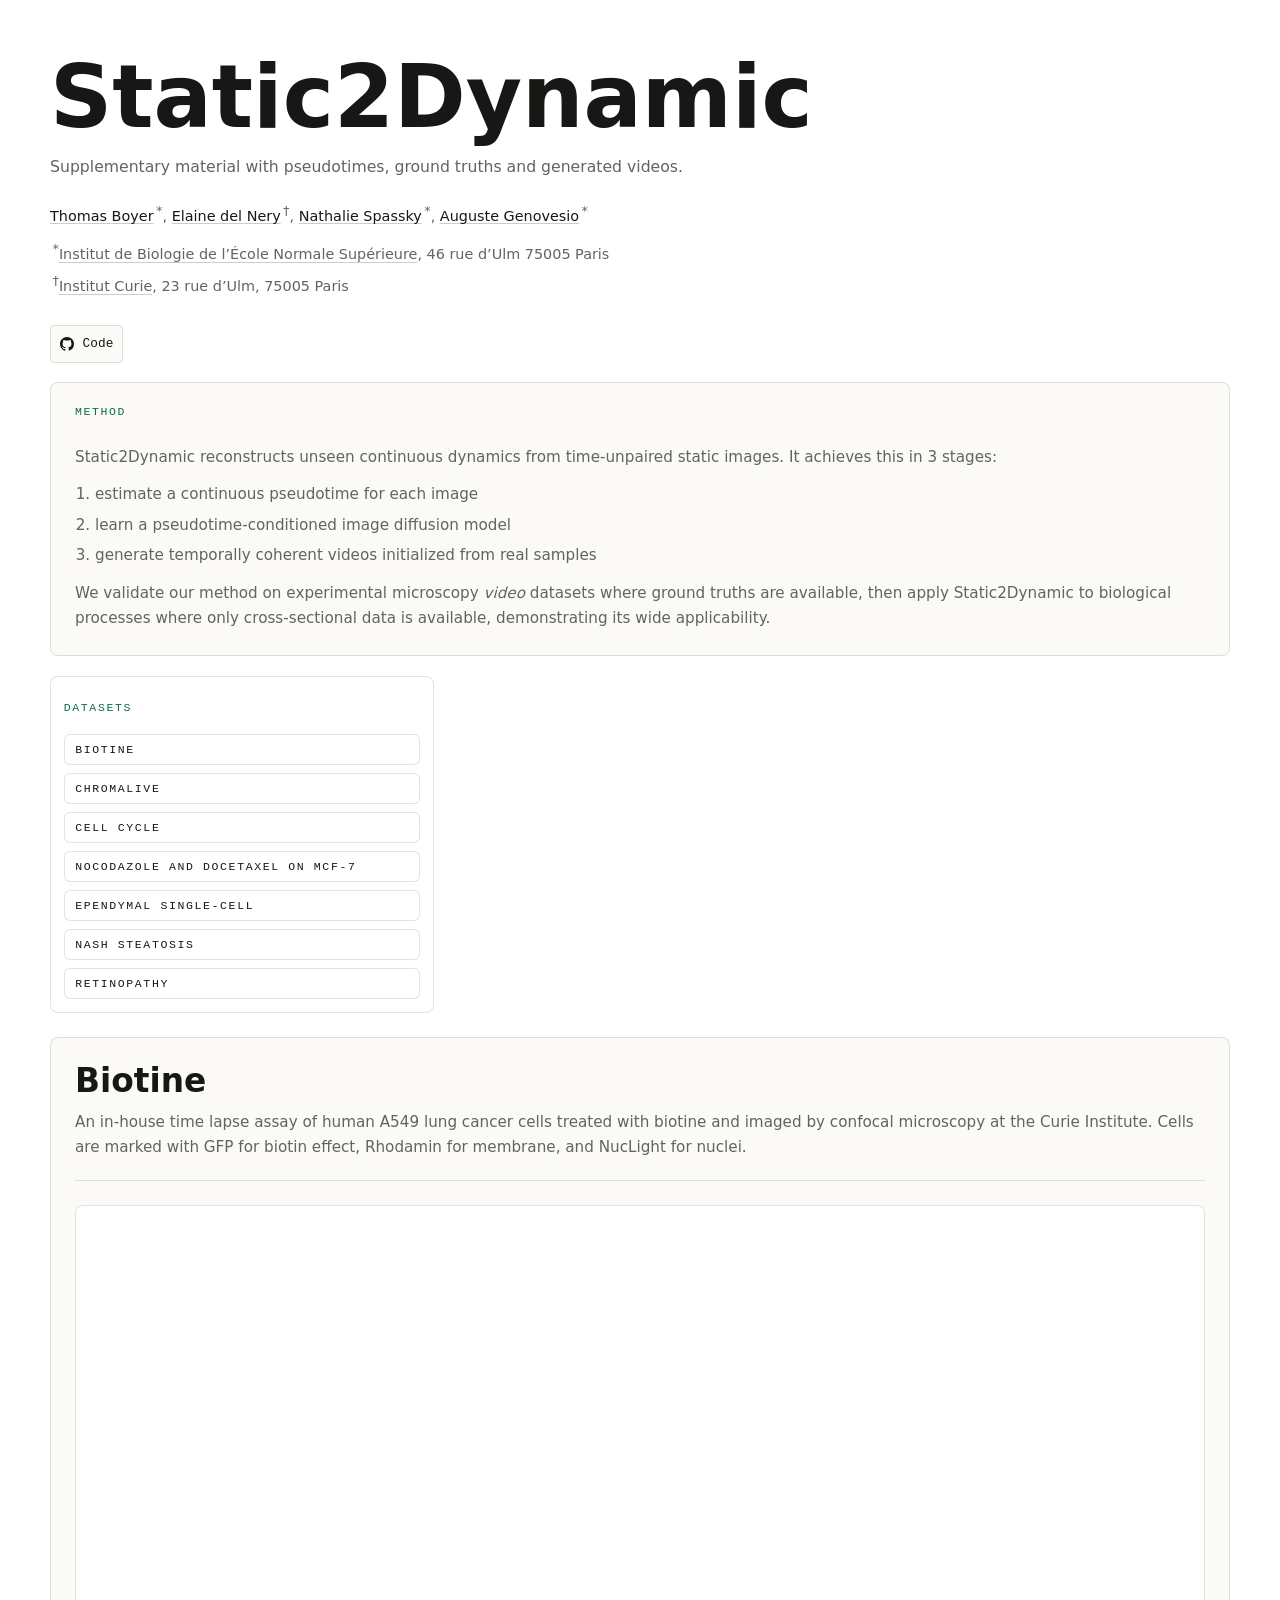
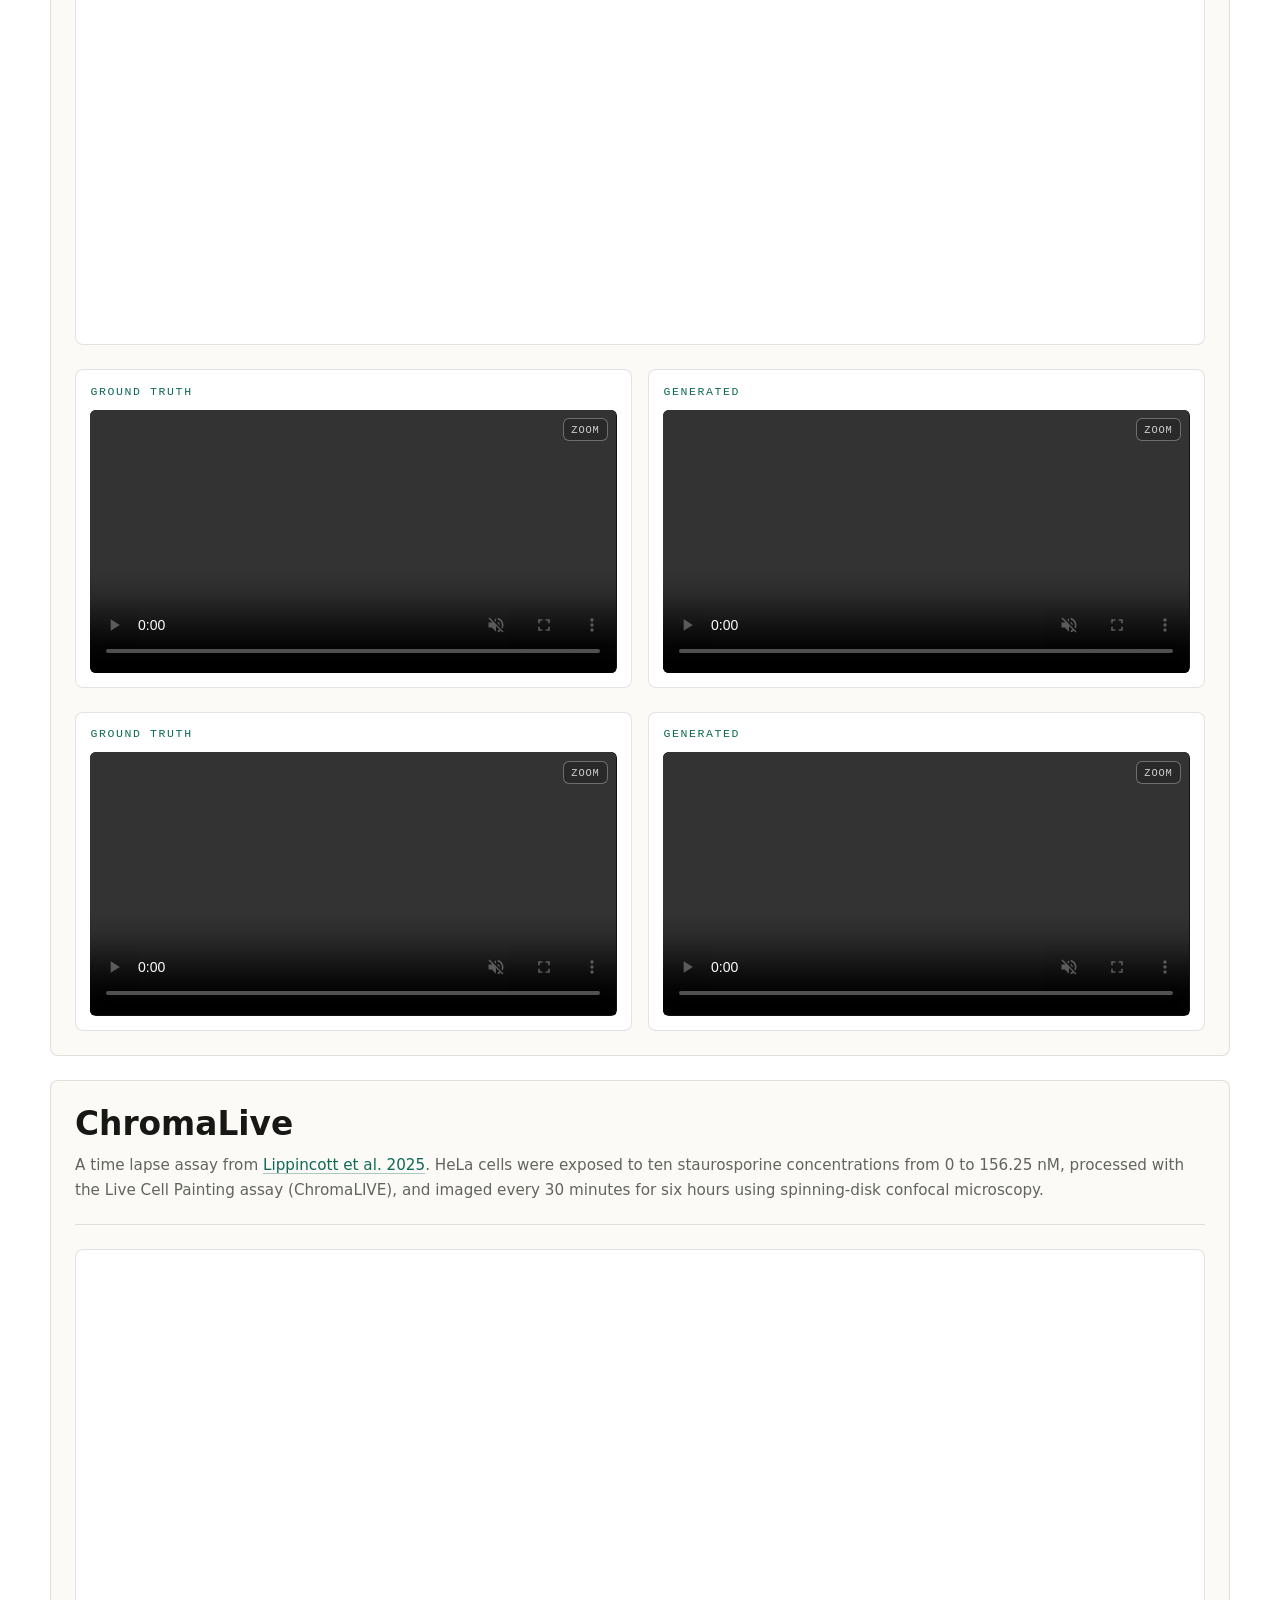
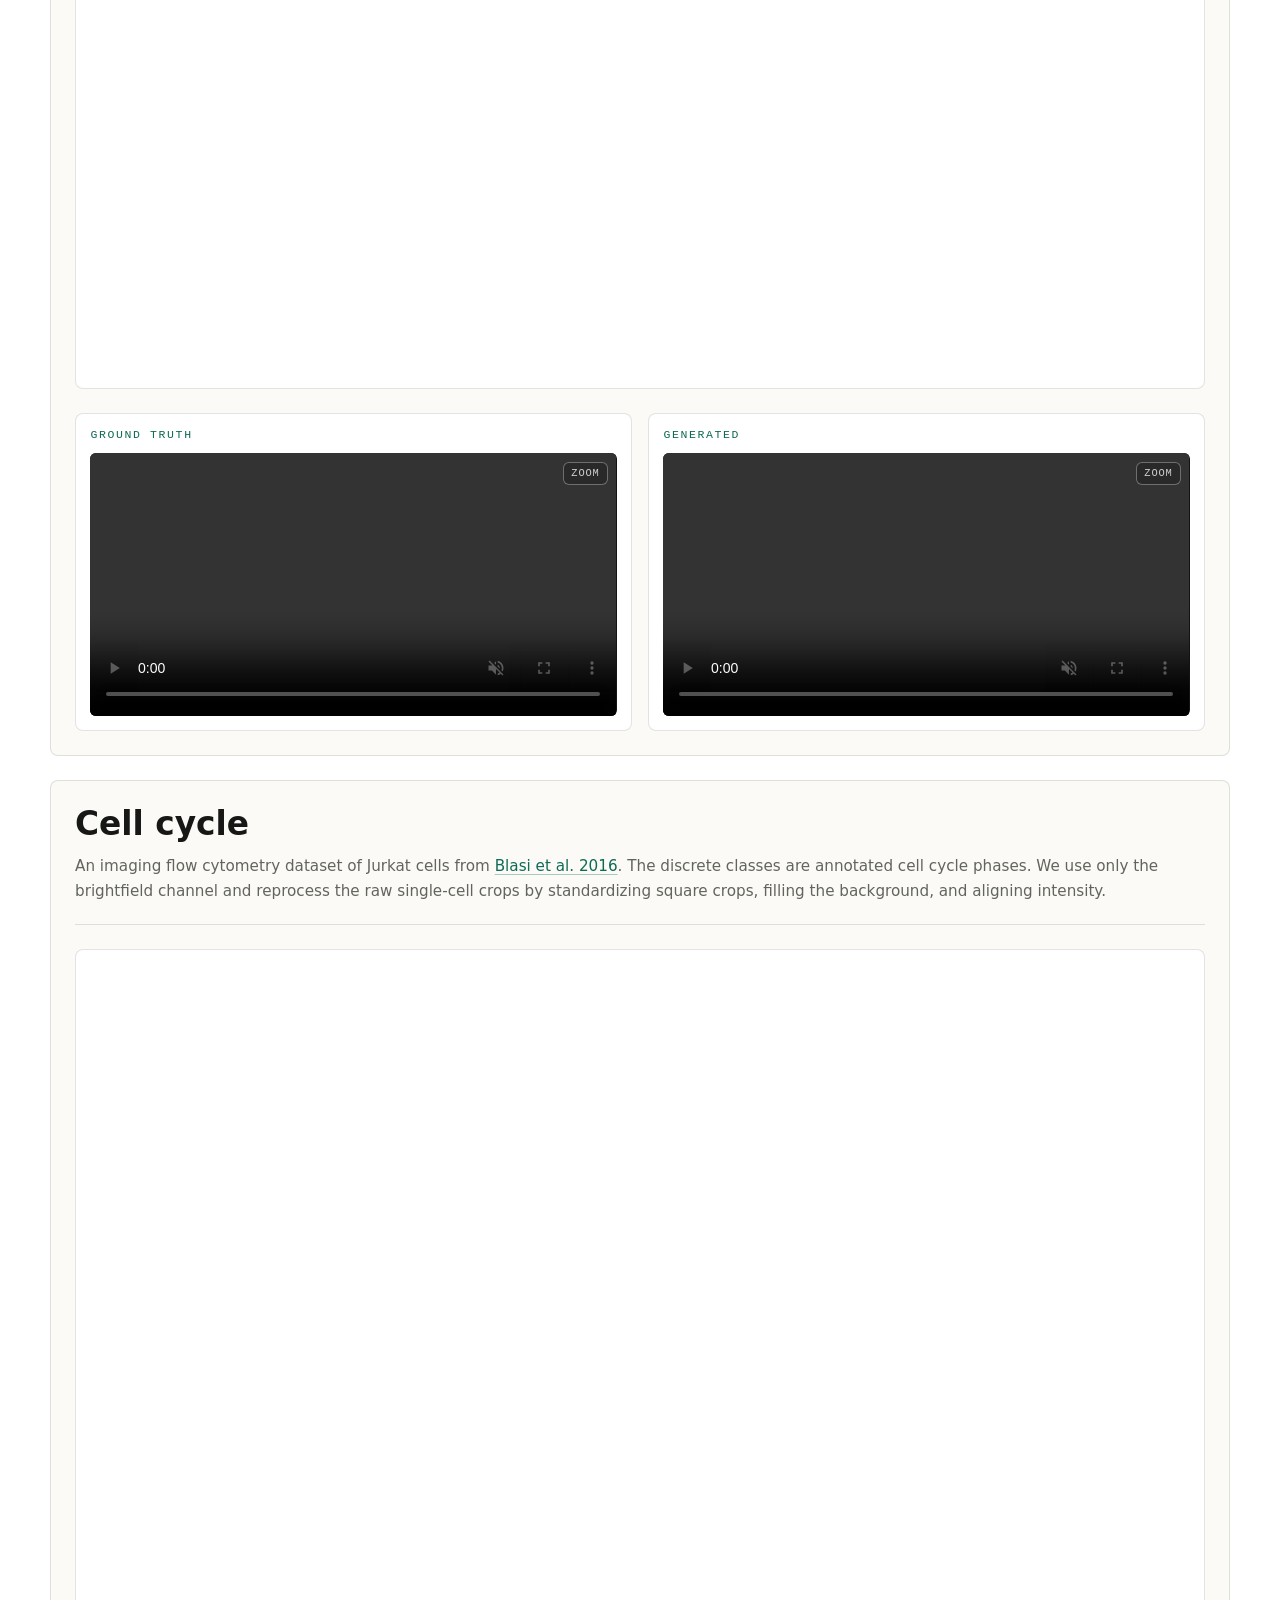
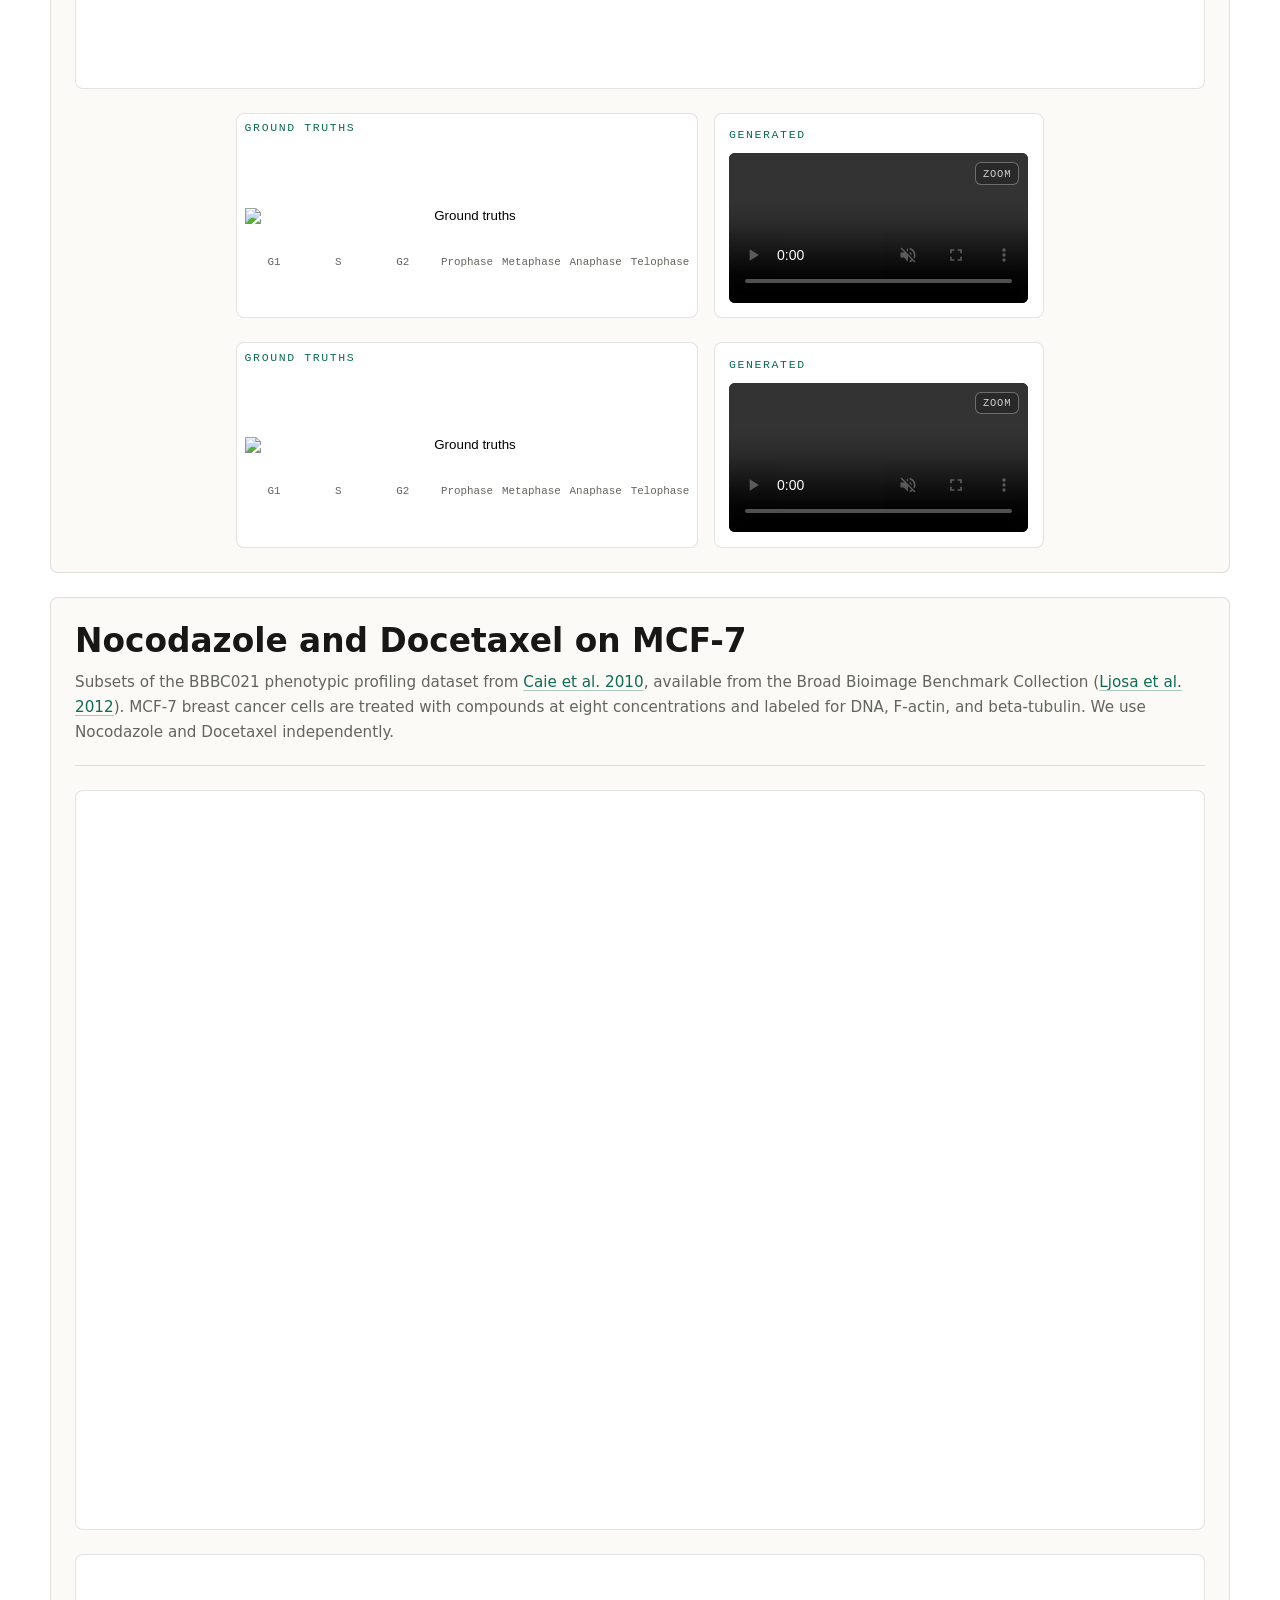
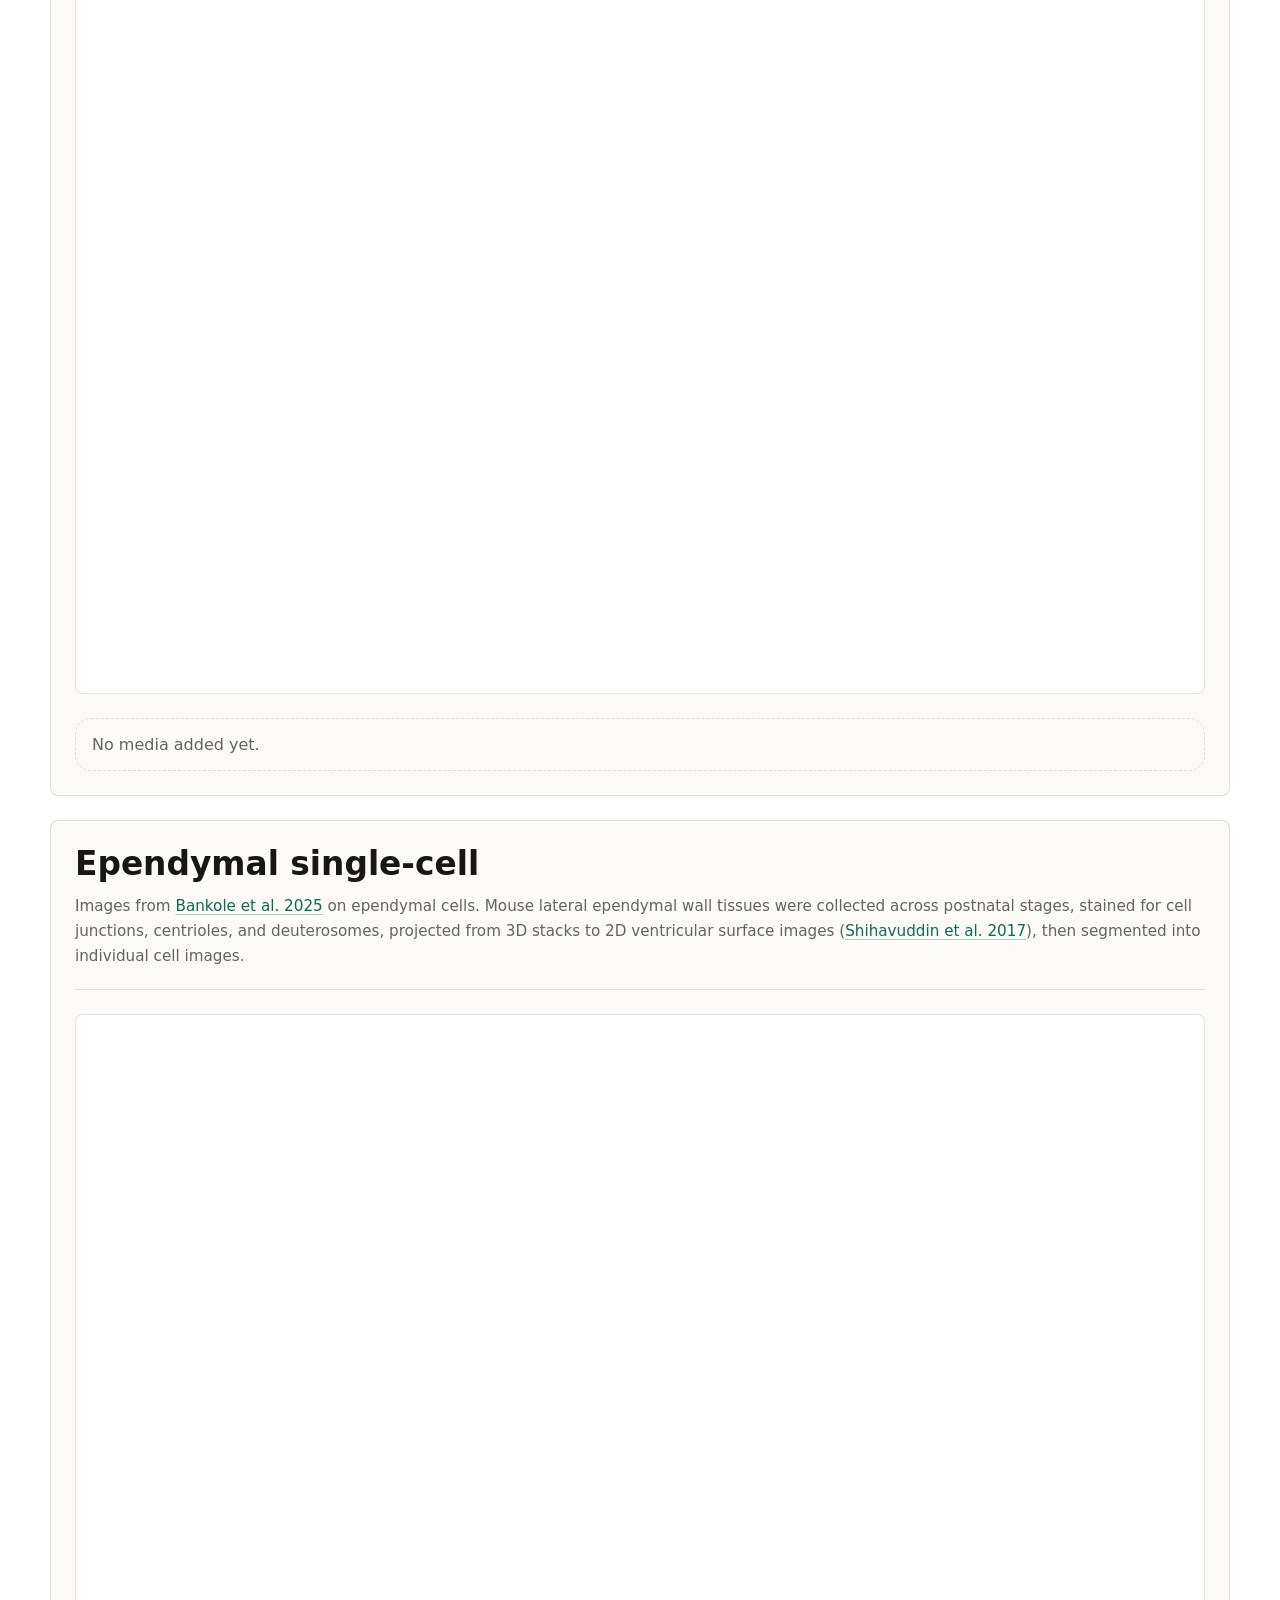
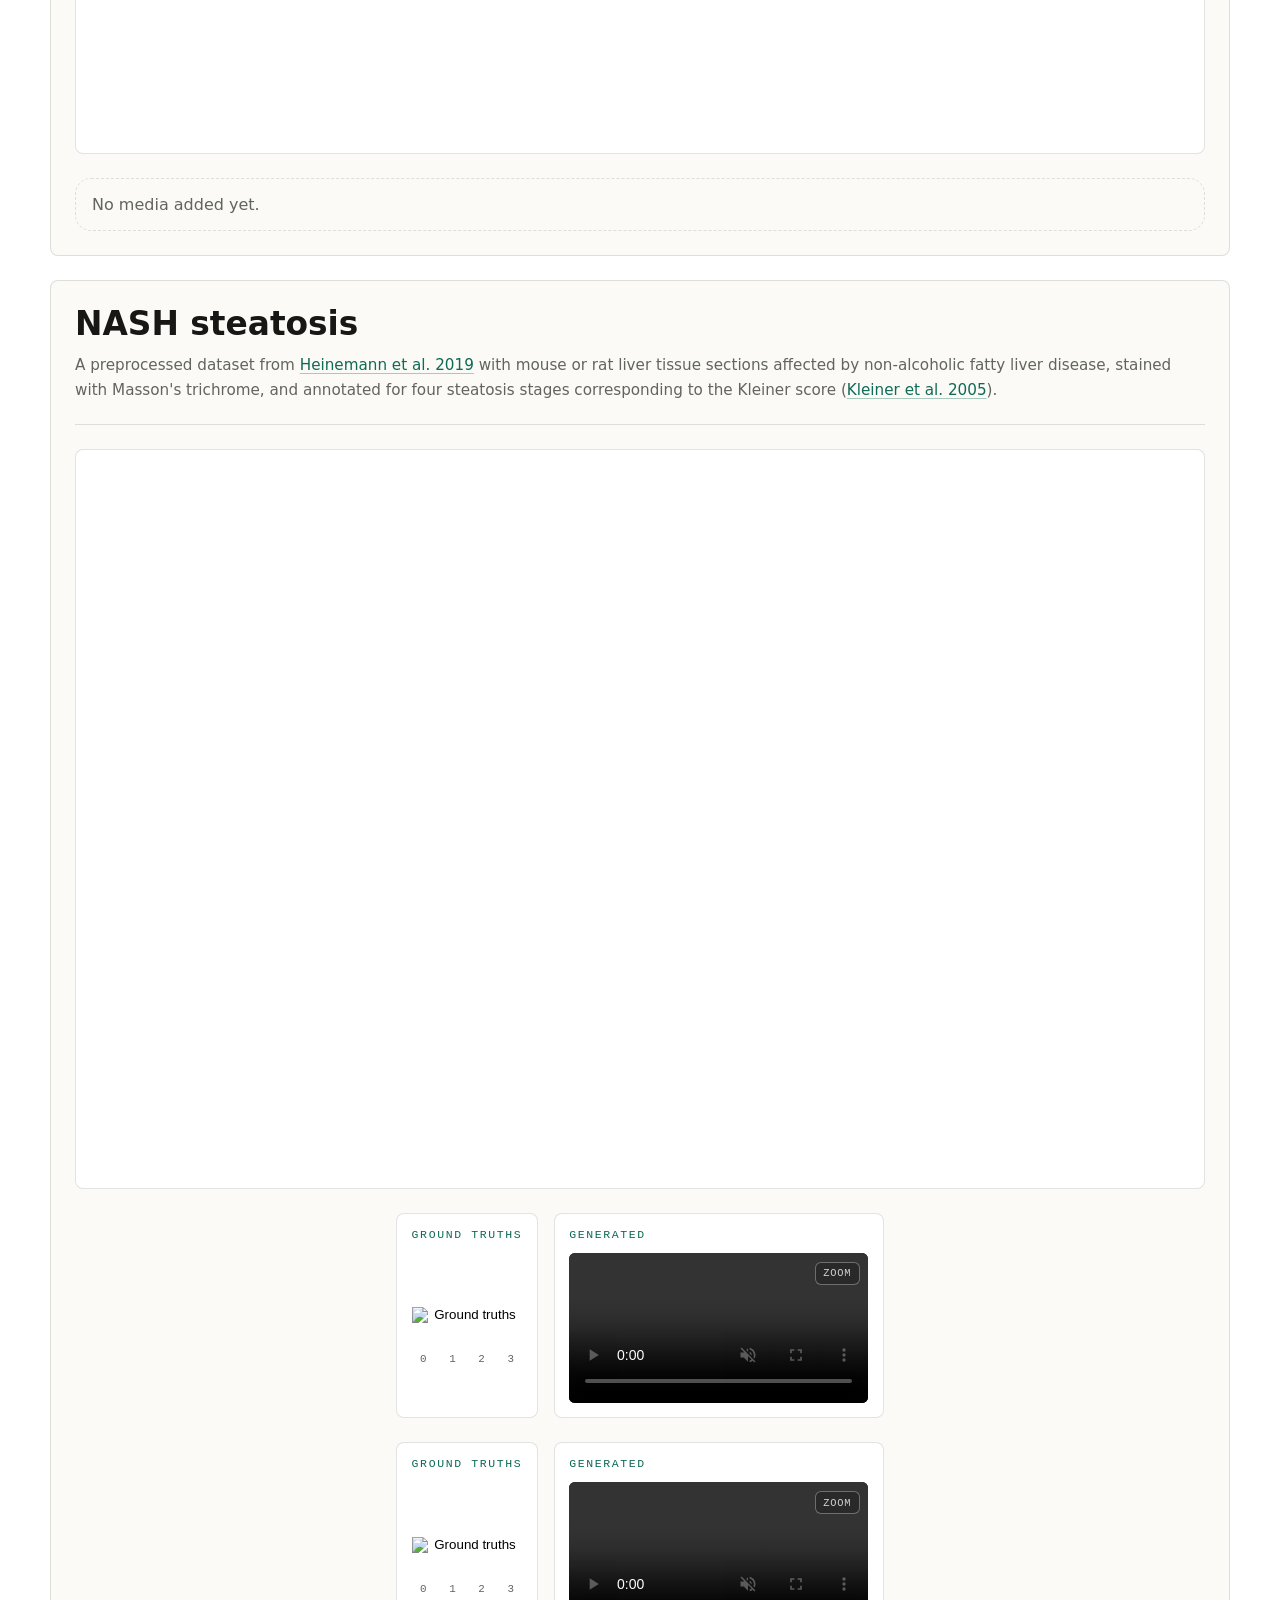
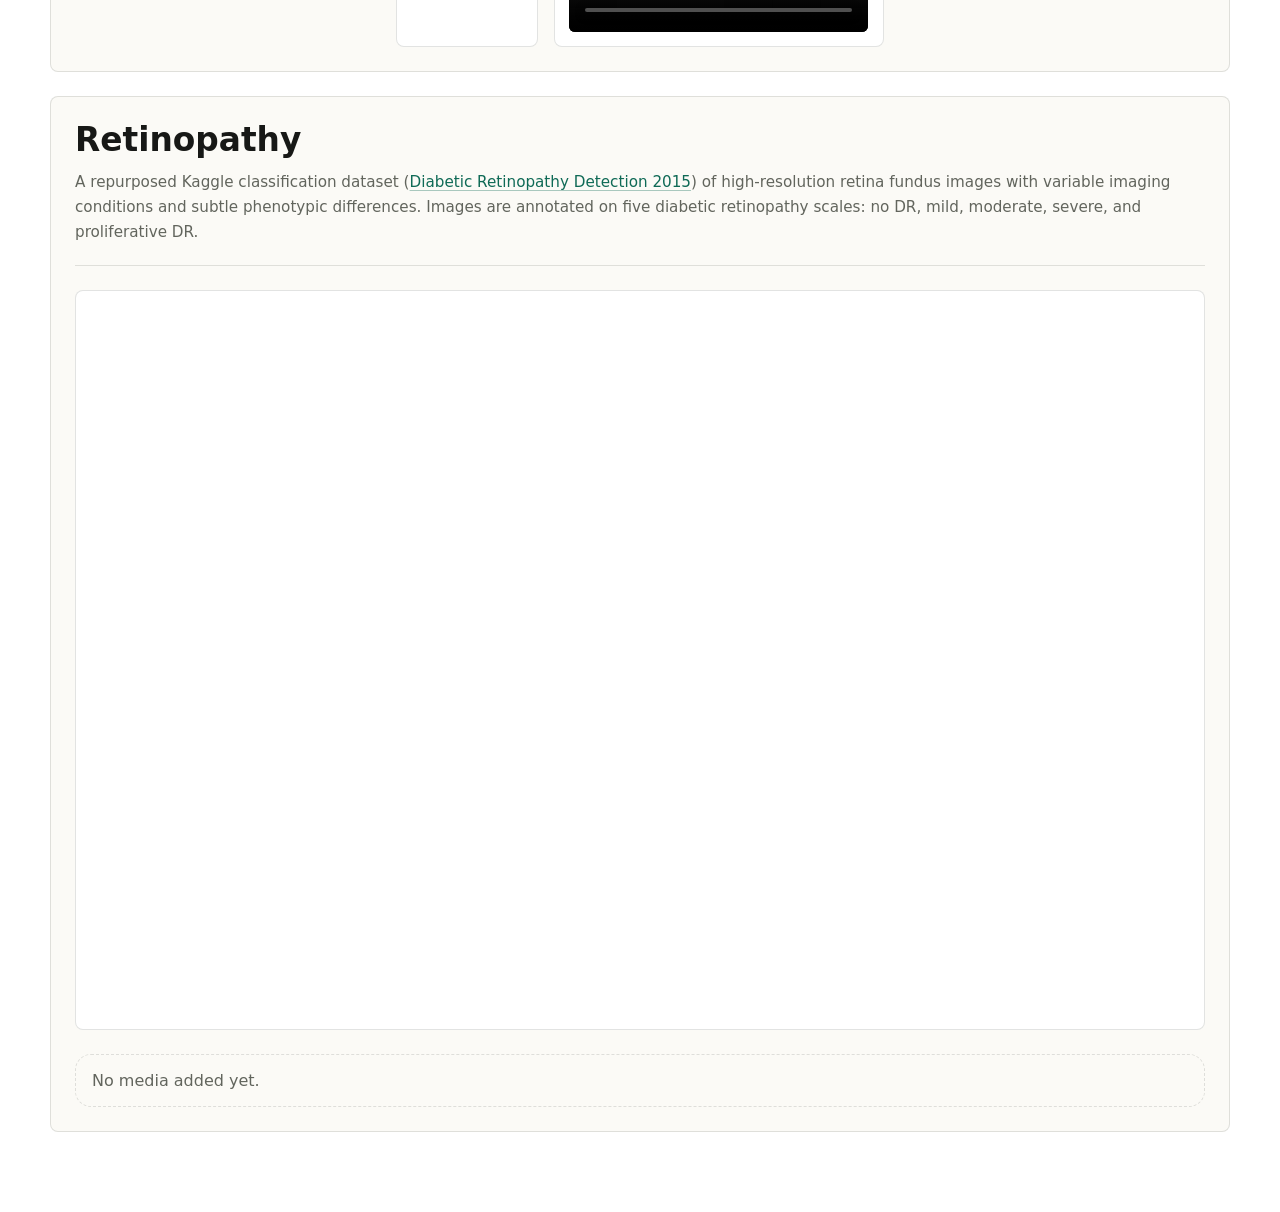
==== commit 73ef2a43: "optimize loading and allow zooming + no videos for application datasets" ====
--- a/index.html
+++ b/index.html
@@ -5,7 +5,7 @@
   <meta charset="utf-8">
   <meta name="viewport" content="width=device-width, initial-scale=1">
   <title>Static2Dynamic</title>
-  <meta name="description" content="Static2Dynamic supplementary website for biological ground truths and generated dynamics.">
+  <meta name="description" content="Static2Dynamic supplementary website.">
   <link rel="stylesheet" href="styles.css">
   <script src="citations.js"></script>
   <script src="main.js" defer></script>
@@ -17,7 +17,7 @@
       <div class="hero-copy">
         <h1 id="site-title">Static2Dynamic</h1>
         <p class="hero-text" id="site-subtitle">
-          Lightweight supplementary material for datasets, ground truth examples, and generated results.
+          Supplementary material for datasets, ground truth examples, and generated videos.
         </p>
         <div class="authors" aria-label="Authors and affiliations">
           <p class="authors-names">
@@ -64,4 +64,4 @@
   </noscript>
 </body>
 
-</html>+</html>
--- a/styles.css
+++ b/styles.css
@@ -183,7 +183,16 @@
 .intro-body {
   display: grid;
   gap: 0.8rem;
-  max-width: 62rem;
+}
+
+.intro-steps {
+  display: grid;
+  gap: 0.45rem;
+  margin: 0;
+  padding-left: 1.25rem;
+  color: var(--muted);
+  font-size: 0.95rem;
+  line-height: 1.55;
 }
 
 .dataset-nav {
@@ -281,6 +290,17 @@
   margin-inline: auto;
 }
 
+.comparison-media:has(.media-card-image) {
+  max-width: none;
+  grid-template-columns: minmax(0, 1fr) minmax(18rem, 330px);
+}
+
+.comparison-media:has(.media-card-image) .media-card-video {
+  justify-self: center;
+  width: 100%;
+  max-width: 330px;
+}
+
 .dataset-large .comparison-media {
   max-width: none;
 }
@@ -295,6 +315,7 @@
 }
 
 .media-shell {
+  position: relative;
   display: flex;
   align-items: center;
   justify-content: center;
@@ -303,6 +324,42 @@
   background: #111;
 }
 
+.media-card-image .media-shell {
+  background: #fff;
+}
+
+.image-zoom-trigger {
+  display: block;
+  width: 100%;
+  padding: 0;
+  border: 0;
+  background: transparent;
+  cursor: zoom-in;
+}
+
+.video-zoom-trigger {
+  position: absolute;
+  top: 0.55rem;
+  right: 0.55rem;
+  padding: 0.28rem 0.45rem;
+  border: 1px solid rgba(255, 255, 255, 0.32);
+  border-radius: 6px;
+  background: rgba(20, 20, 20, 0.28);
+  color: rgba(255, 255, 255, 0.78);
+  font-family: var(--mono);
+  font-size: 0.65rem;
+  letter-spacing: 0.08em;
+  text-transform: uppercase;
+  cursor: zoom-in;
+}
+
+.video-zoom-trigger:hover,
+.video-zoom-trigger:focus-visible {
+  background: rgba(20, 20, 20, 0.48);
+  color: #fff;
+  outline: none;
+}
+
 .media-shell img,
 .media-shell video {
   max-height: 18rem;
@@ -310,6 +367,26 @@
   background: #121212;
 }
 
+.media-shell img {
+  background: #fff;
+}
+
+.dataset-small .media-card-image .media-shell img {
+  width: 100%;
+  max-height: 34rem;
+}
+
+.series-labels {
+  display: grid;
+  grid-template-columns: repeat(var(--series-count), minmax(0, 1fr));
+  gap: 0.35rem;
+  color: var(--muted);
+  font-family: var(--mono);
+  font-size: 0.68rem;
+  line-height: 1.2;
+  text-align: center;
+}
+
 .dataset-large .media-shell img,
 .dataset-large .media-shell video {
   max-height: 42rem;
@@ -321,8 +398,83 @@
   min-width: 18rem !important;
 }
 
+#cell-cycle .media-card-image .media-shell {
+  justify-content: center;
+}
+
+#cell-cycle .media-card-image {
+  padding: 0.45rem;
+}
+
+#cell-cycle .media-card-image .media-shell img {
+  width: 100%;
+  max-width: 1348px;
+}
+
 .media-label {
   margin: 0;
+}
+
+.image-zoom-dialog {
+  width: fit-content;
+  max-width: calc(100vw - 2rem);
+  max-height: calc(100vh - 2rem);
+  padding: 1rem;
+  border: 1px solid var(--line);
+  border-radius: var(--radius);
+  background: #fff;
+  overflow: visible;
+}
+
+.image-zoom-dialog::backdrop {
+  background: rgba(25, 26, 22, 0.48);
+}
+
+.image-zoom-dialog [hidden] {
+  display: none !important;
+}
+
+.image-zoom-dialog img,
+.image-zoom-dialog video {
+  display: block;
+  max-width: calc(100vw - 4rem);
+  max-height: 84vh;
+  object-fit: contain;
+}
+
+.image-zoom-dialog img {
+  width: min(92vw, 1200px);
+}
+
+.image-zoom-dialog video {
+  width: min(58vw, 560px);
+  max-height: 54vh;
+  margin-inline: auto;
+  background: #111;
+}
+
+.image-zoom-dialog[data-zoom-mode="large"] video {
+  width: min(78vw, 880px);
+  max-height: 68vh;
+}
+
+.zoom-series-labels {
+  margin-top: 0.75rem;
+}
+
+.zoom-title {
+  margin: 0 0 0.75rem;
+}
+
+.image-zoom-close {
+  display: block;
+  margin: 0 0 0.75rem auto;
+  border: 1px solid var(--line);
+  border-radius: 6px;
+  background: var(--panel);
+  color: var(--text);
+  font: inherit;
+  cursor: pointer;
 }
 
 .empty-note {
@@ -372,4 +524,3 @@
     height: 24rem;
   }
 }
-}
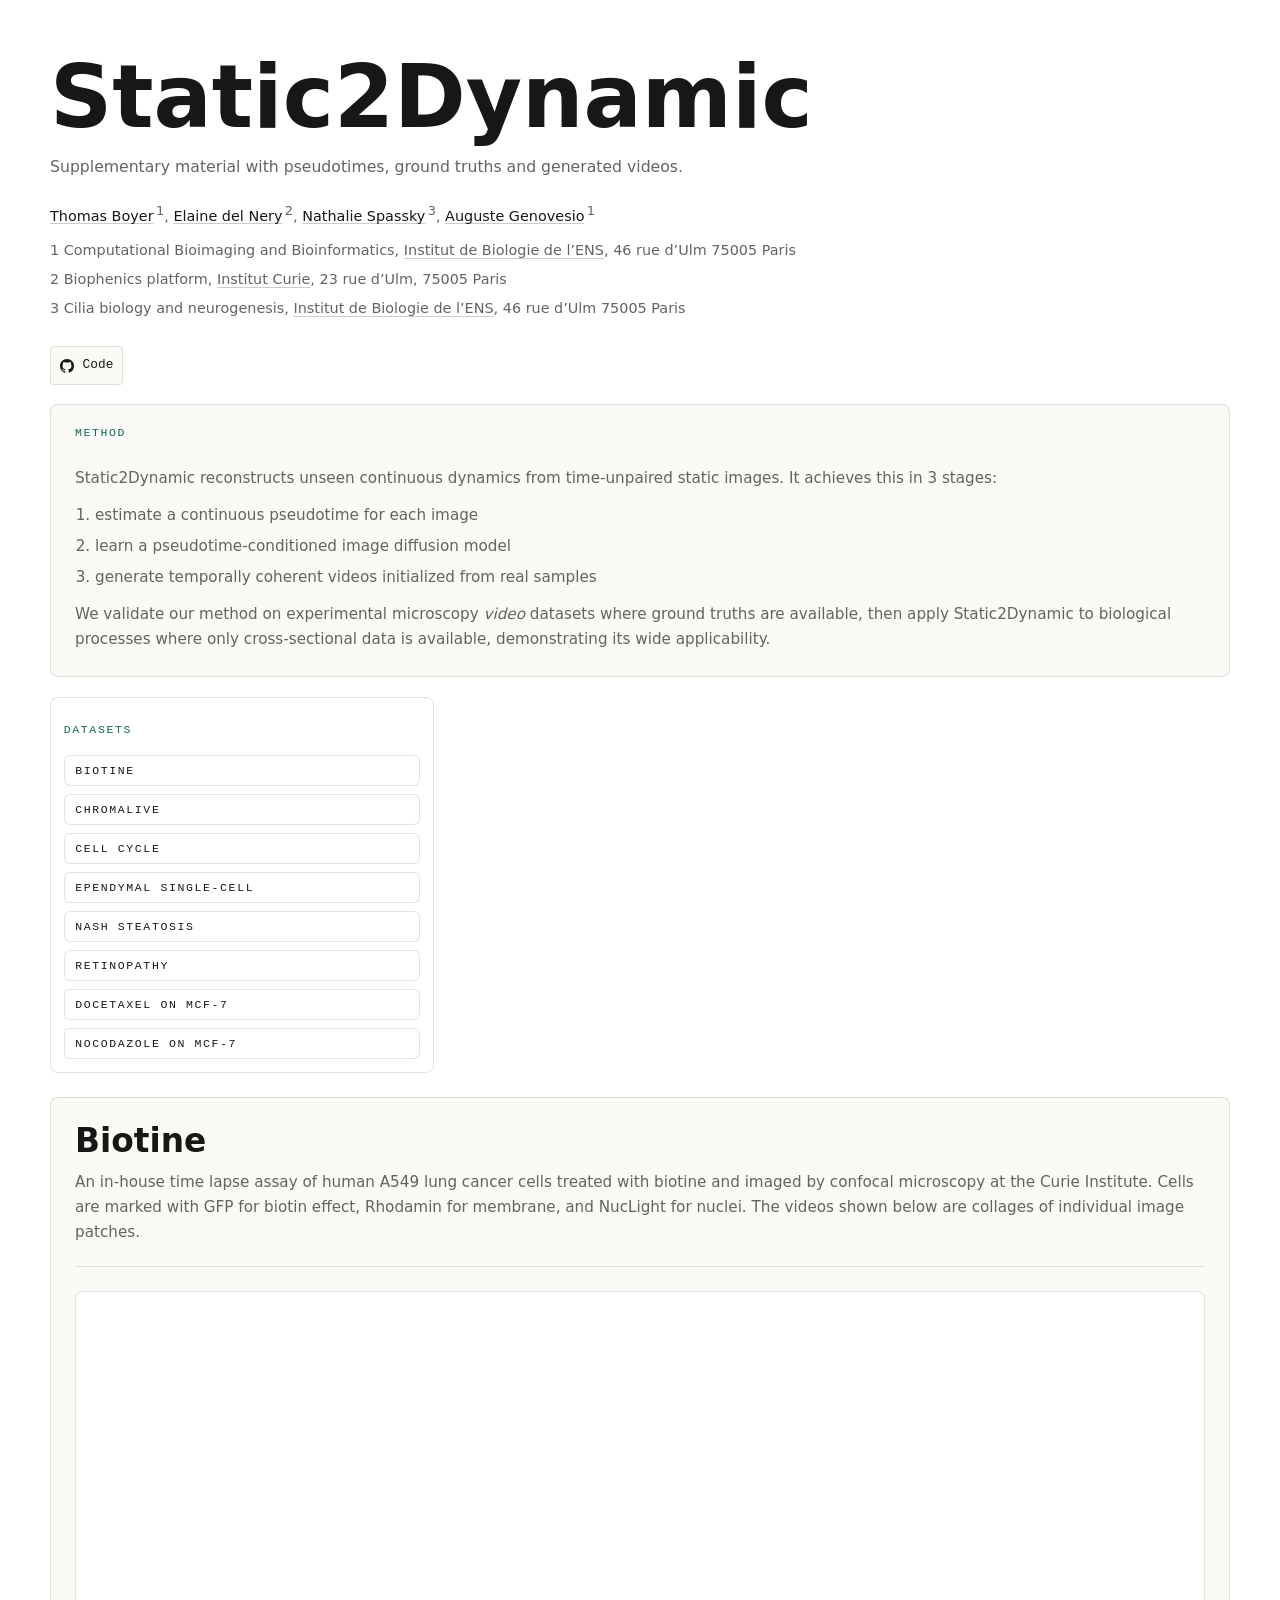
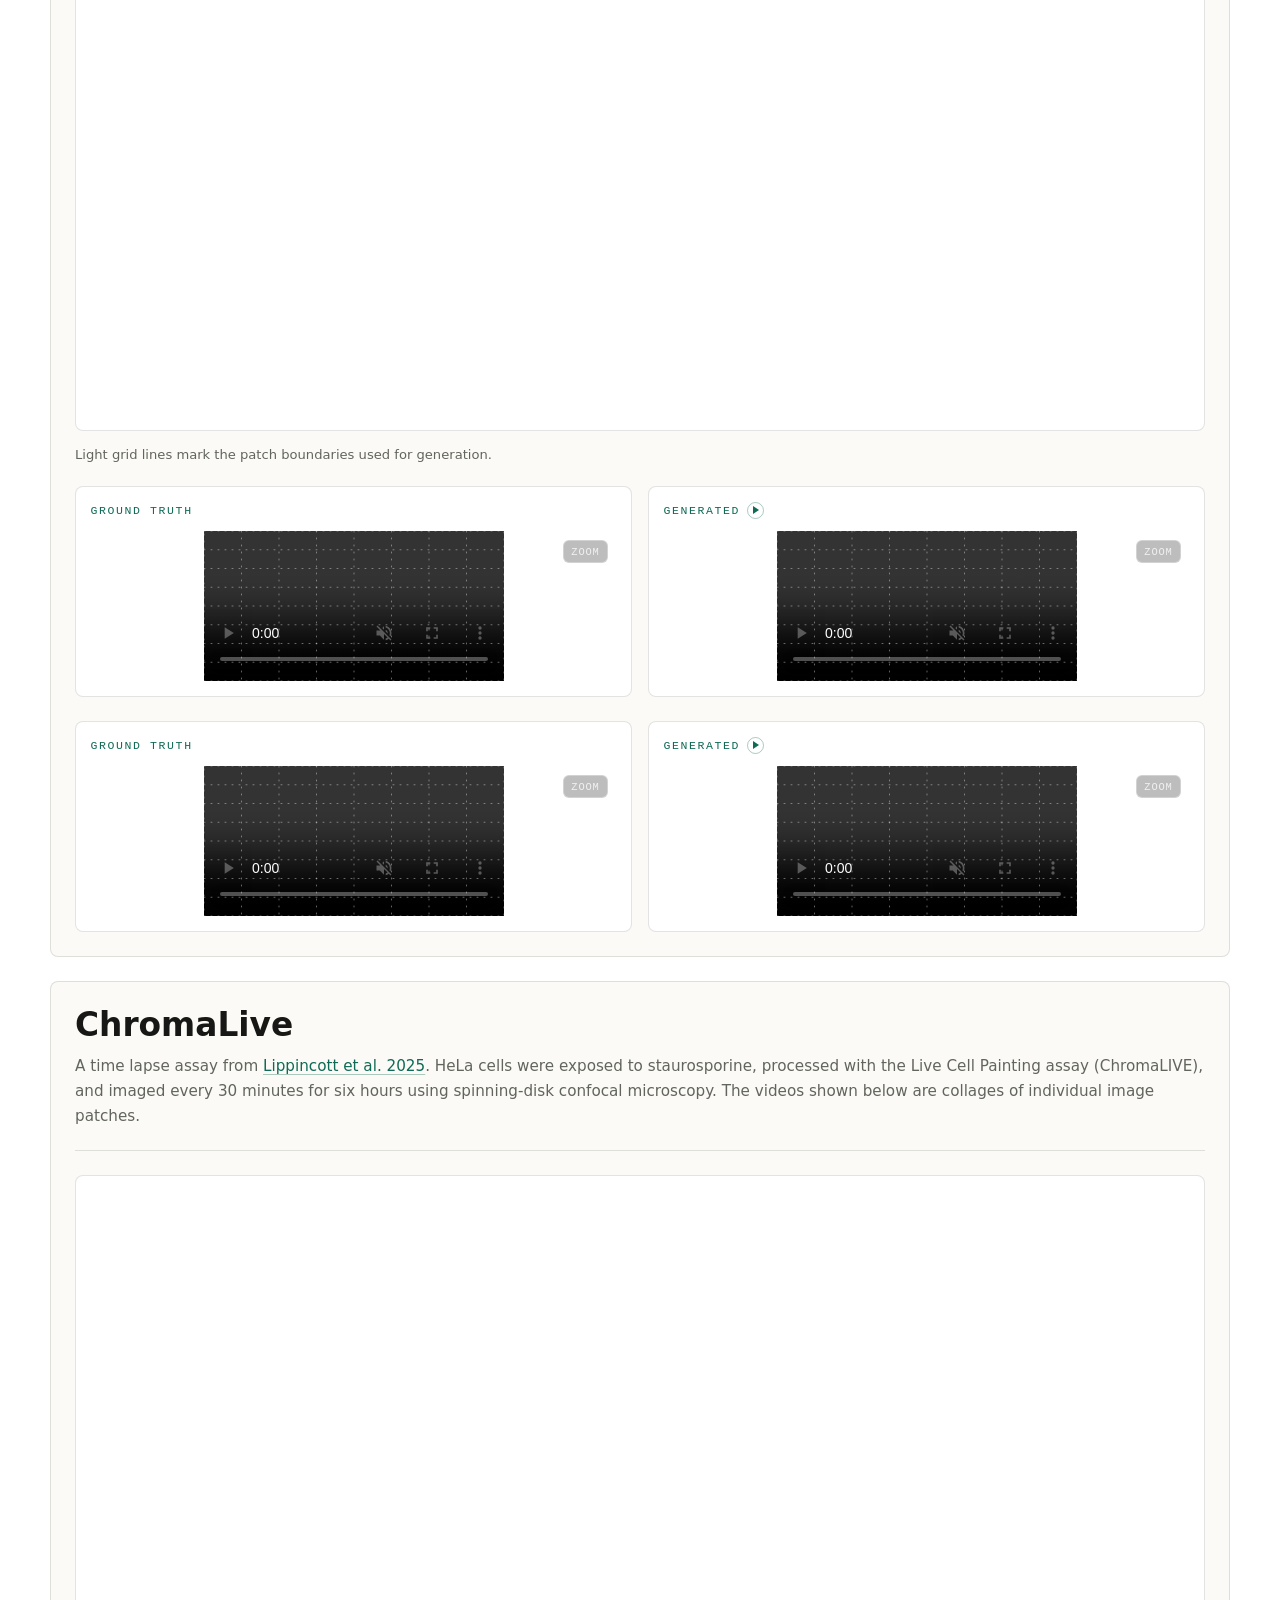
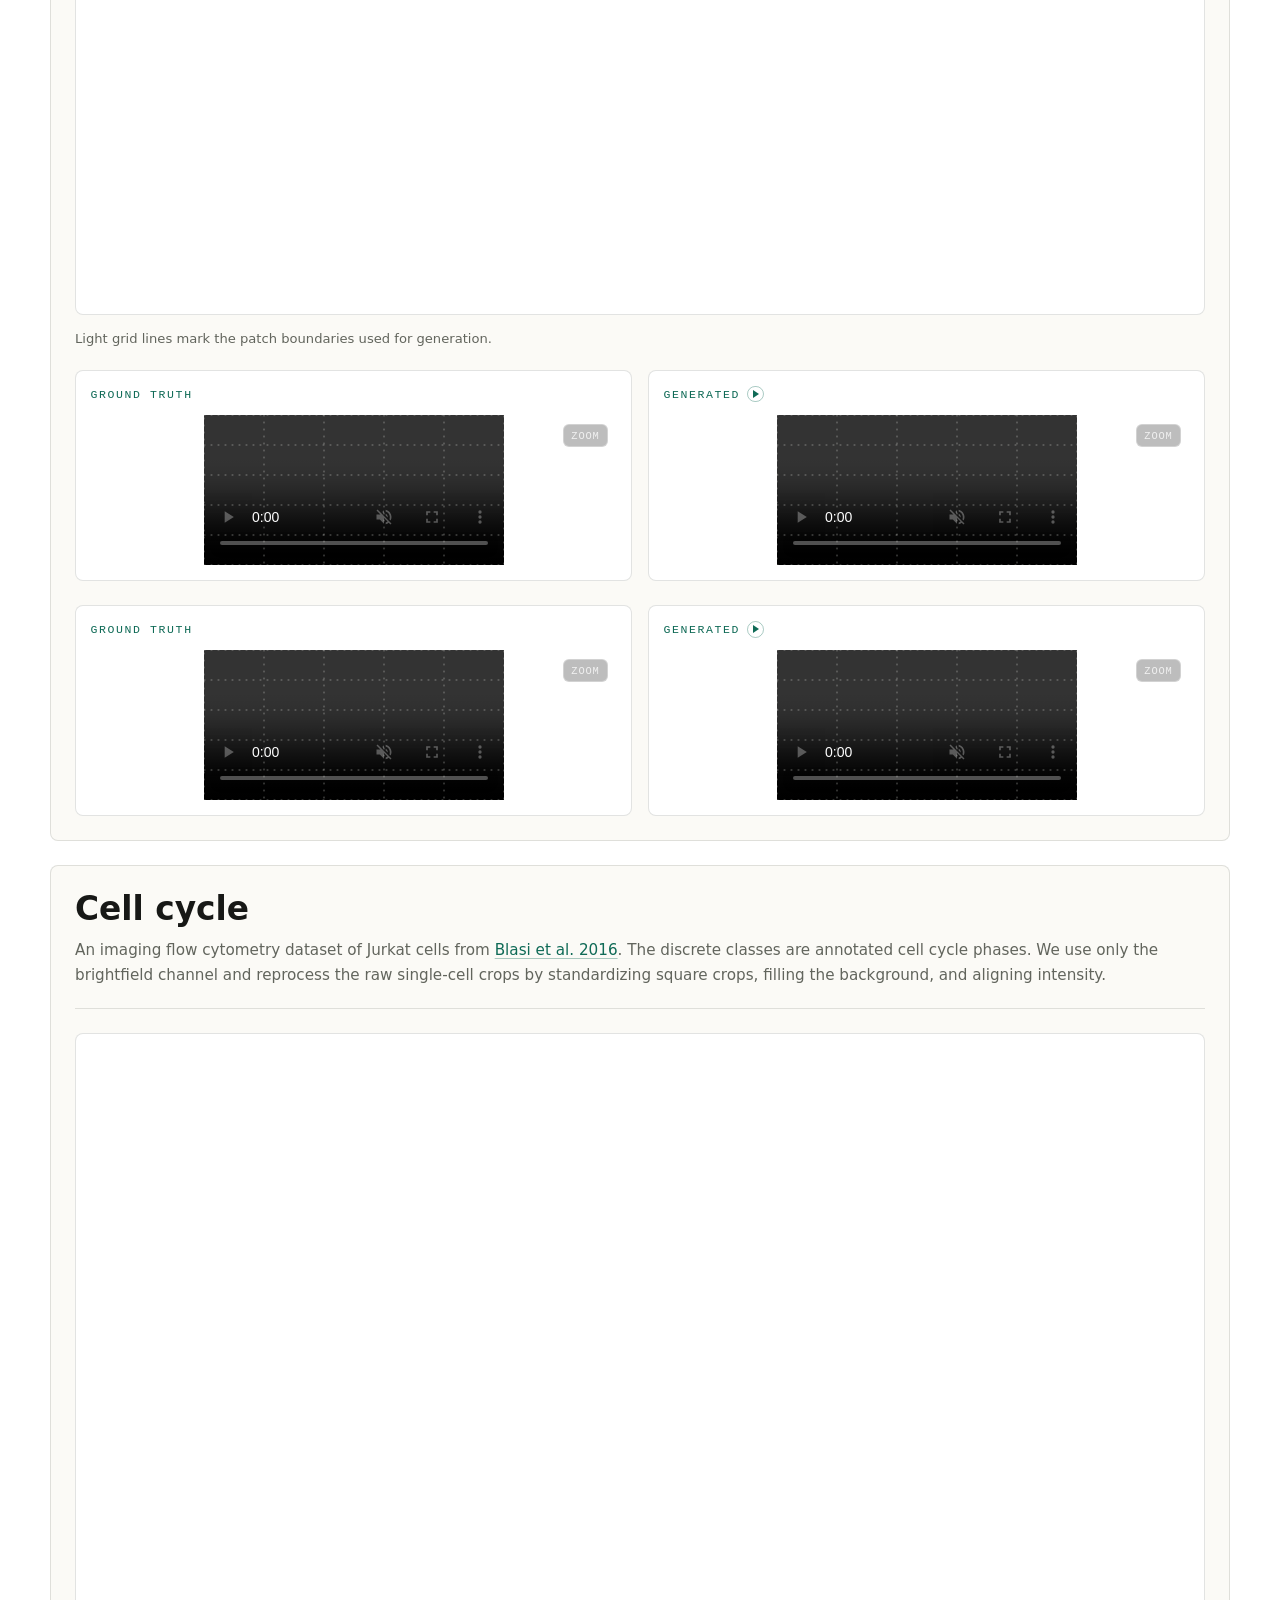
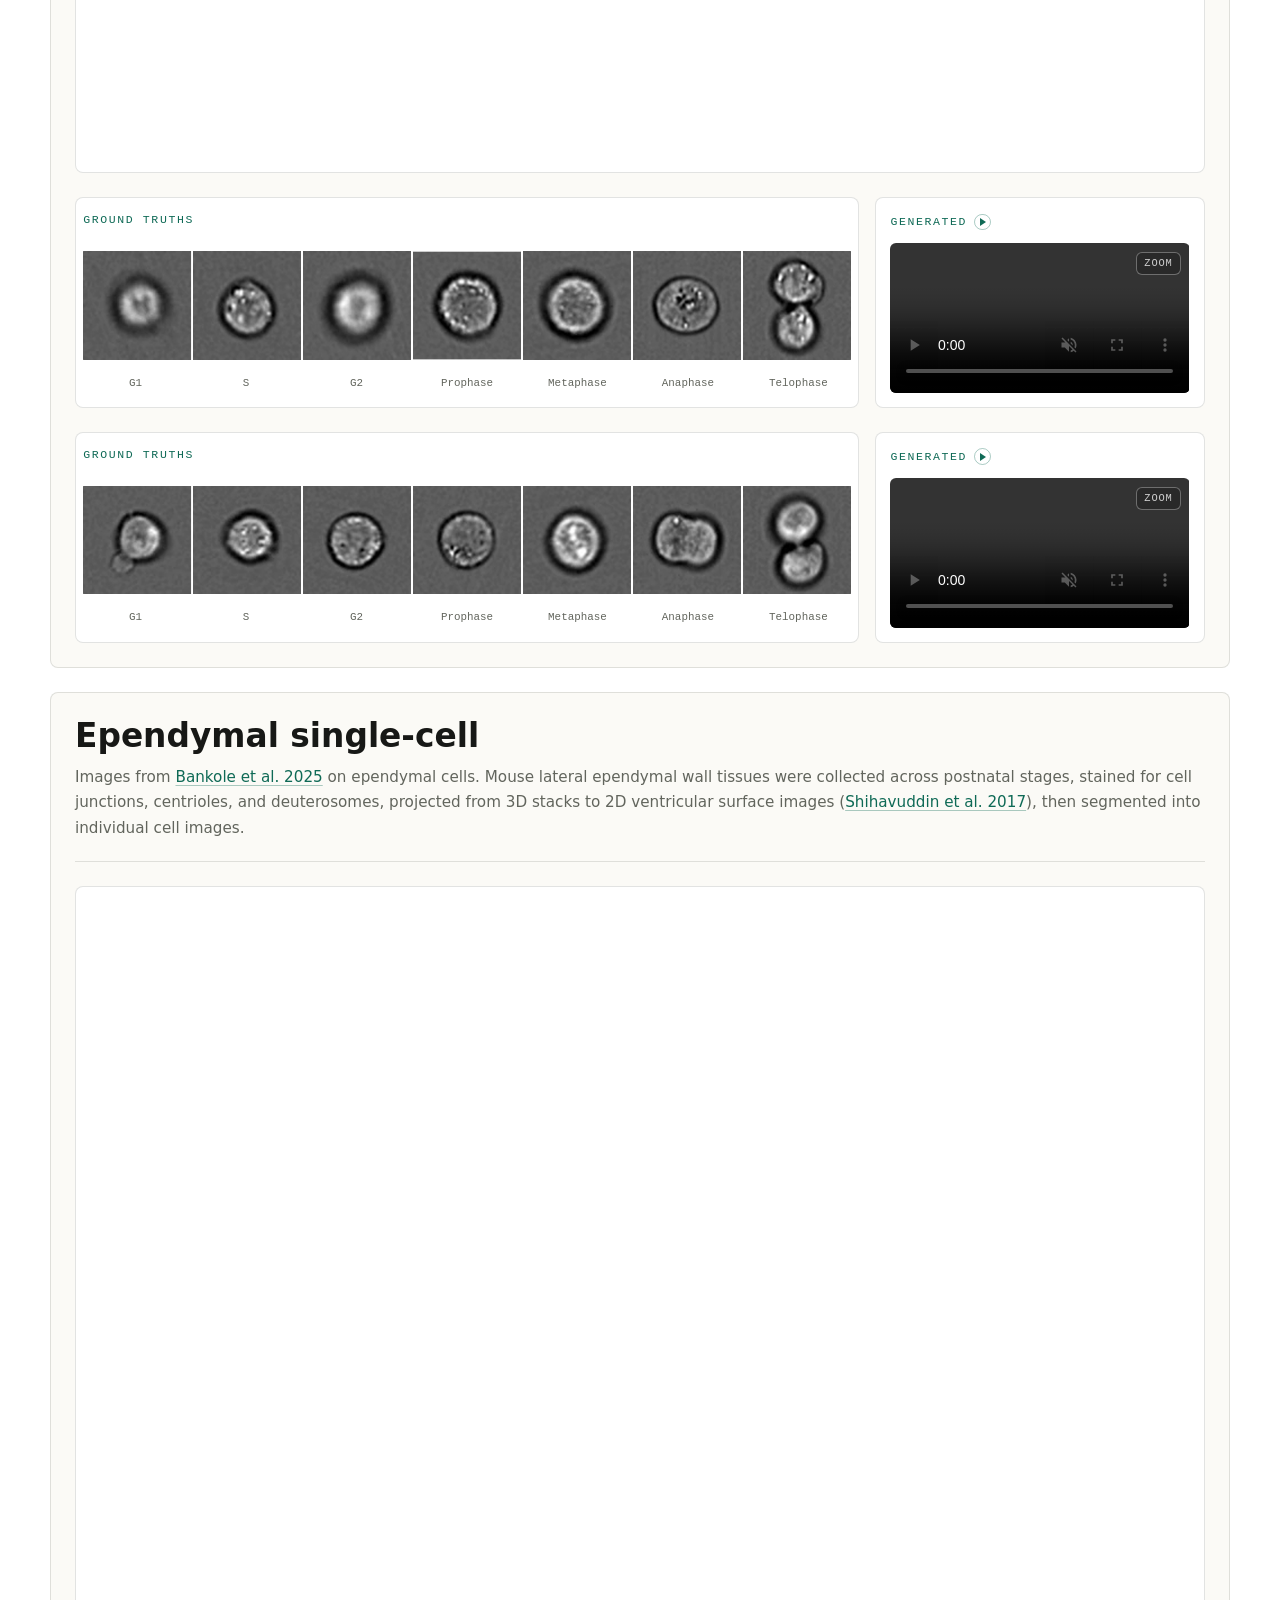
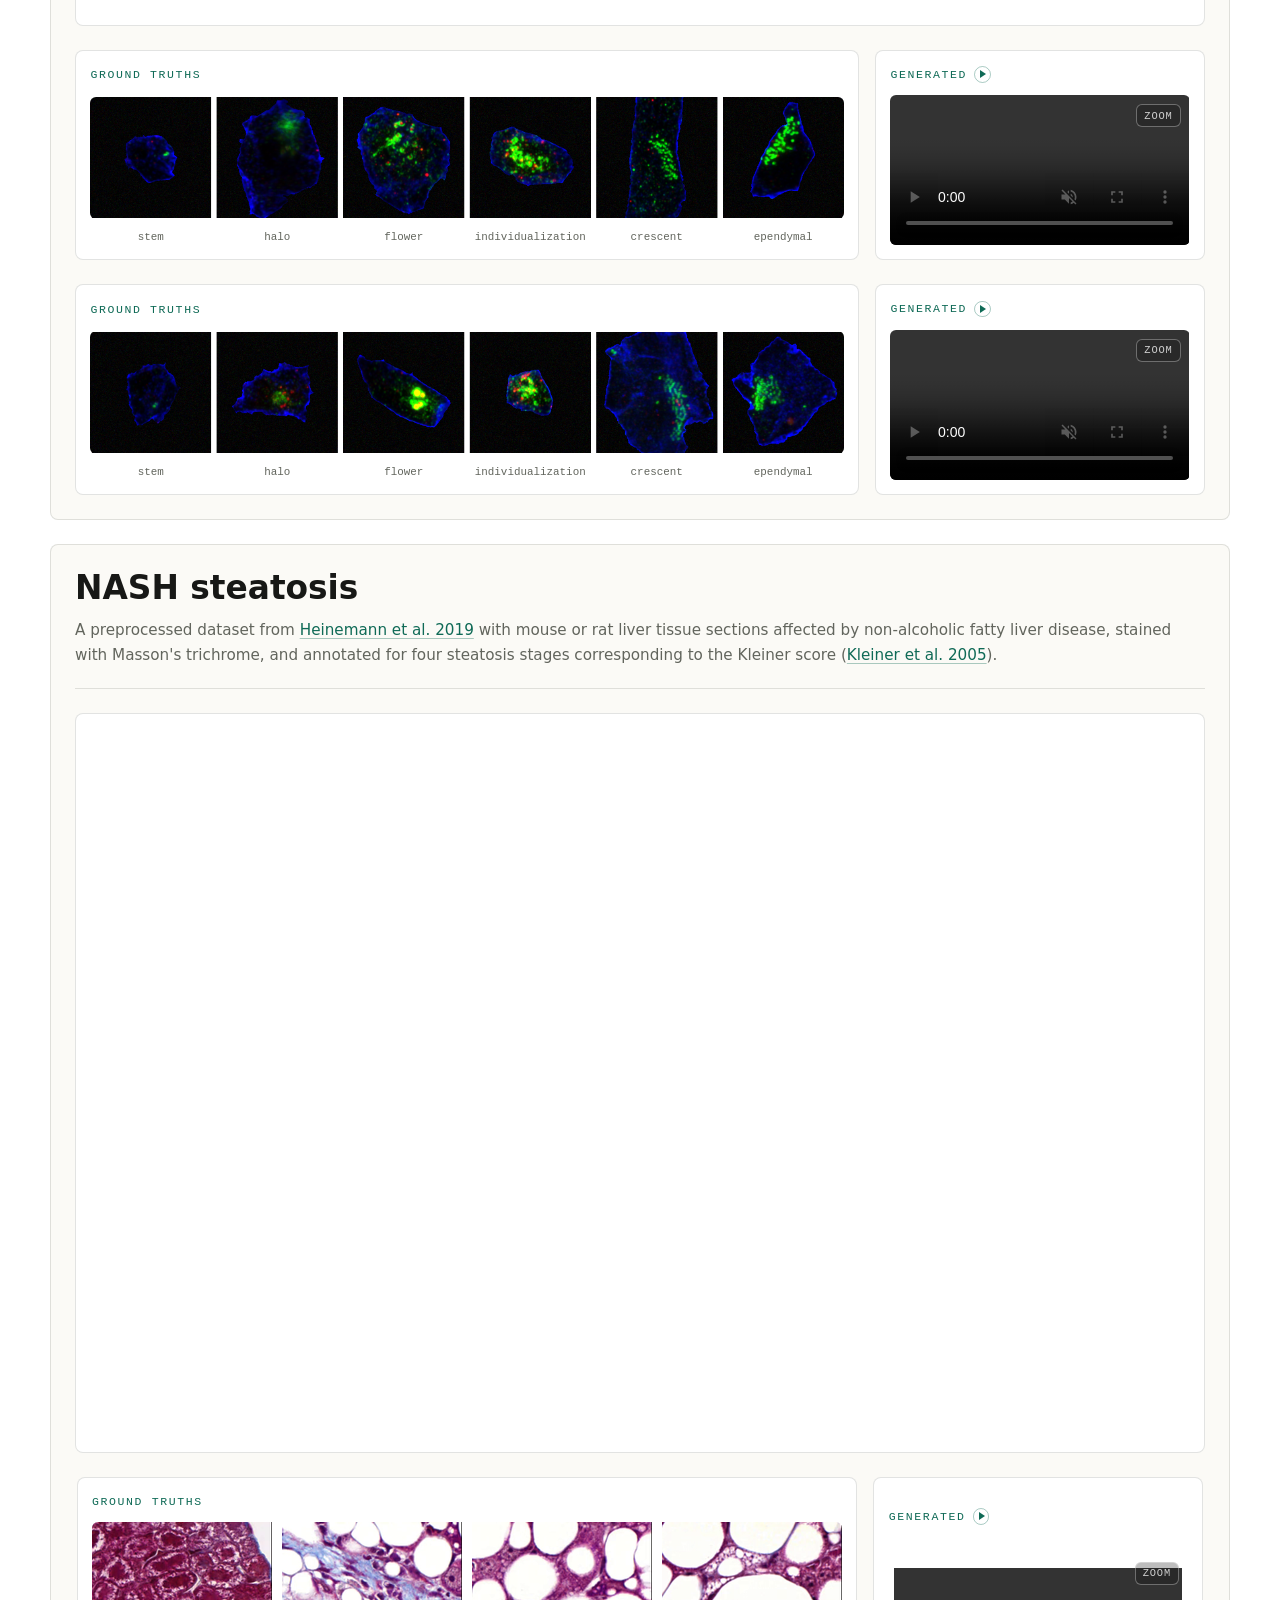
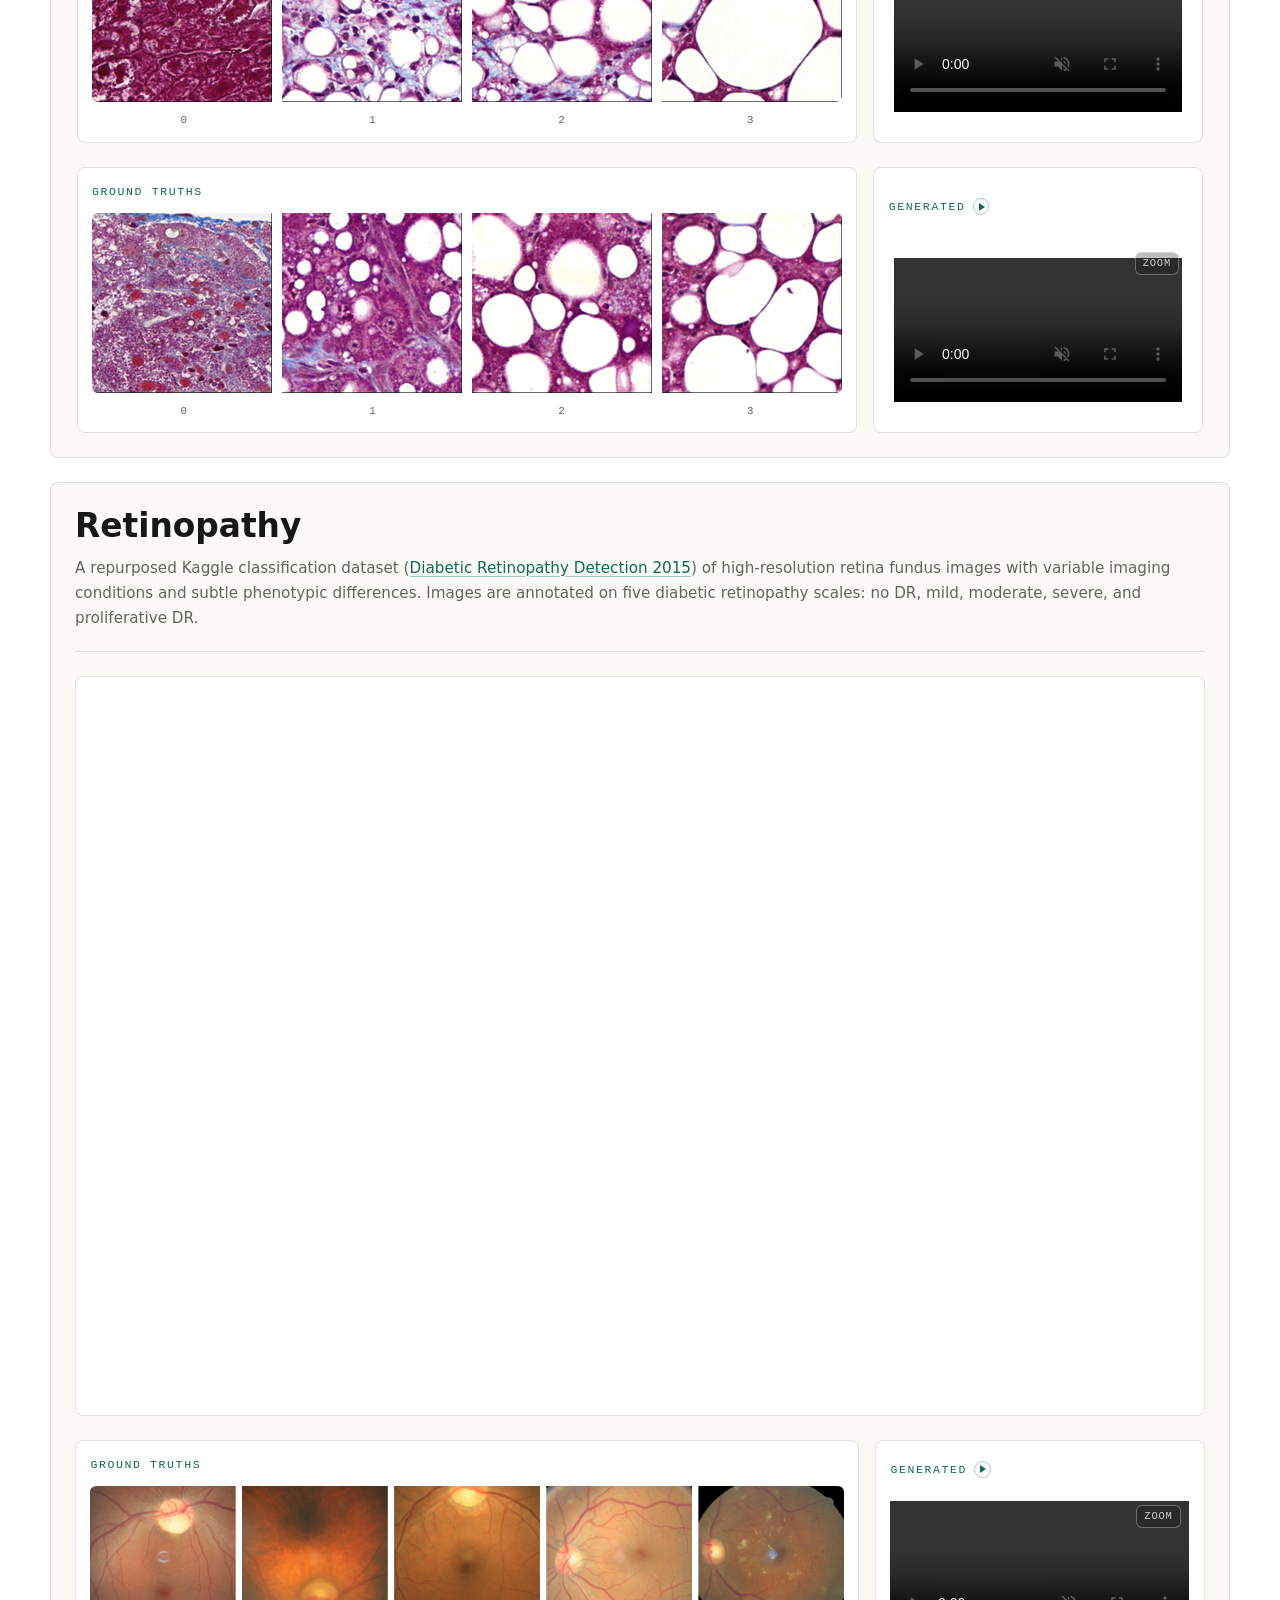
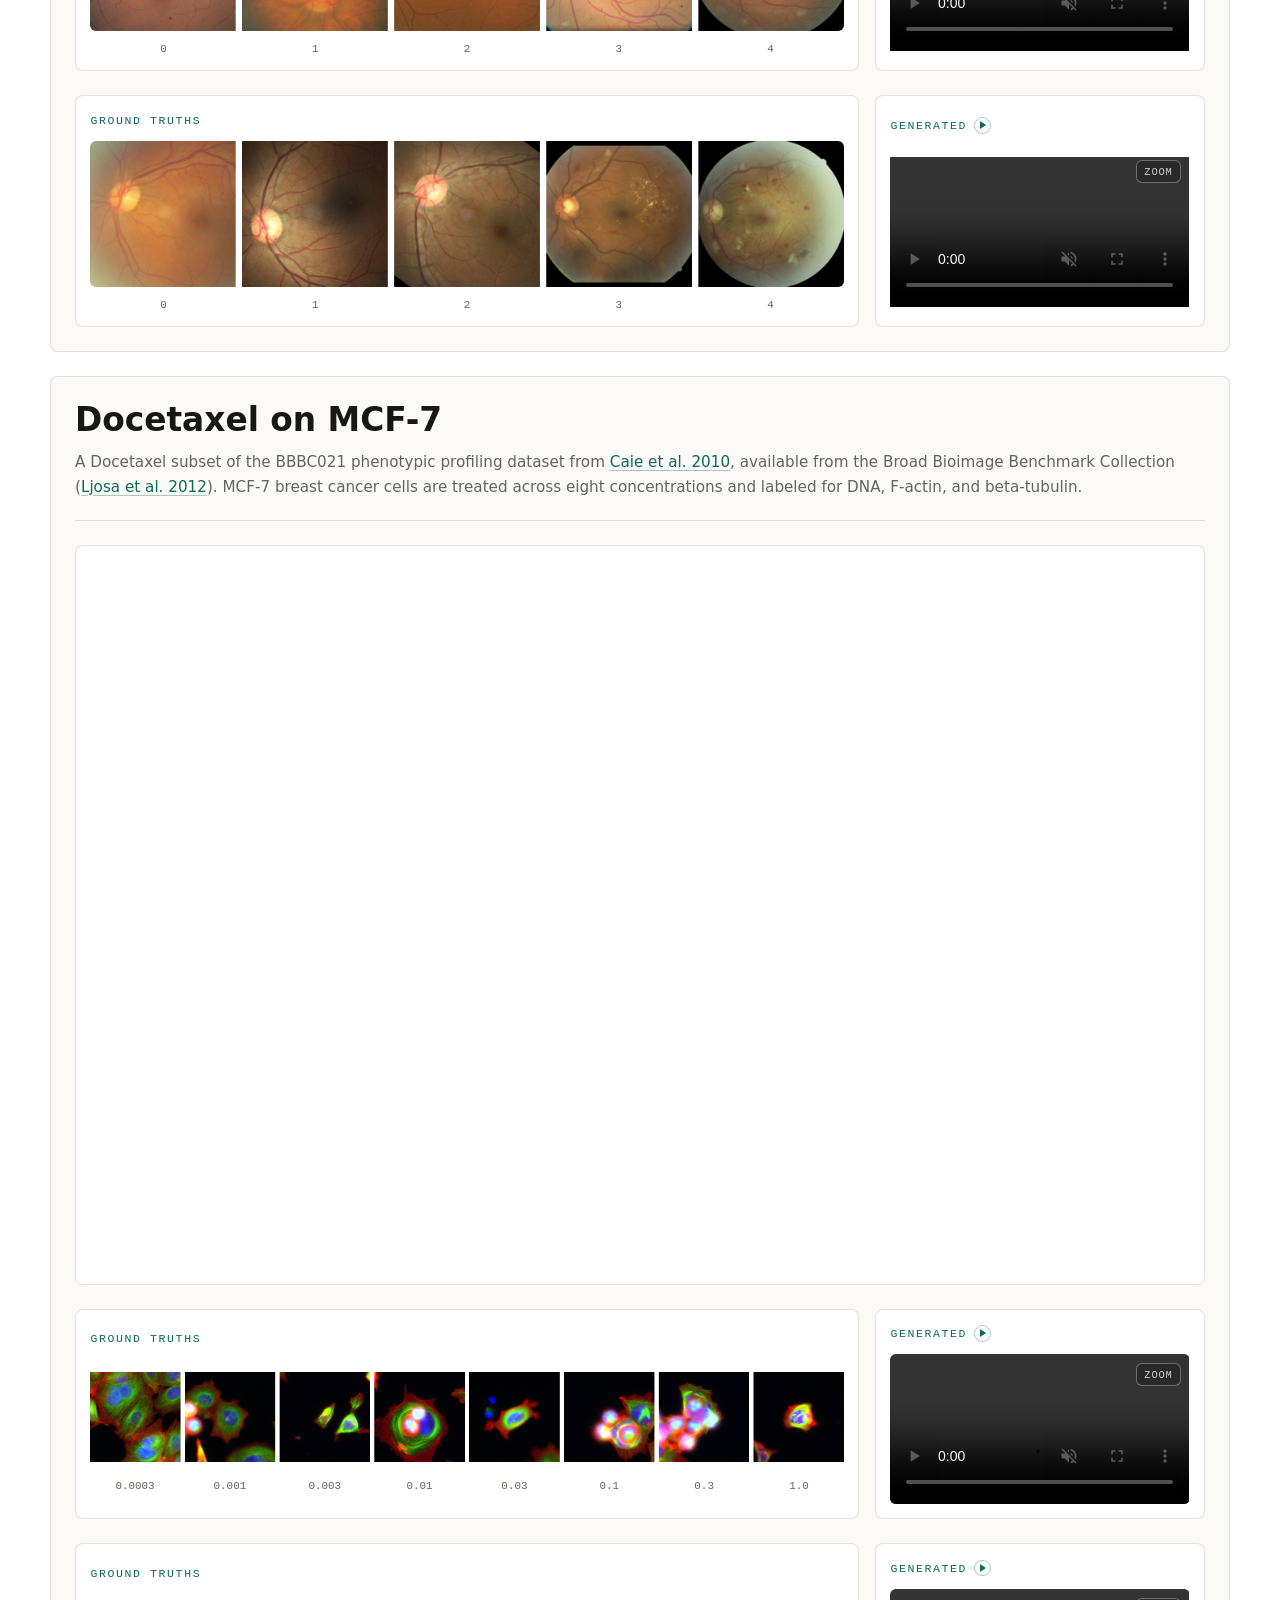
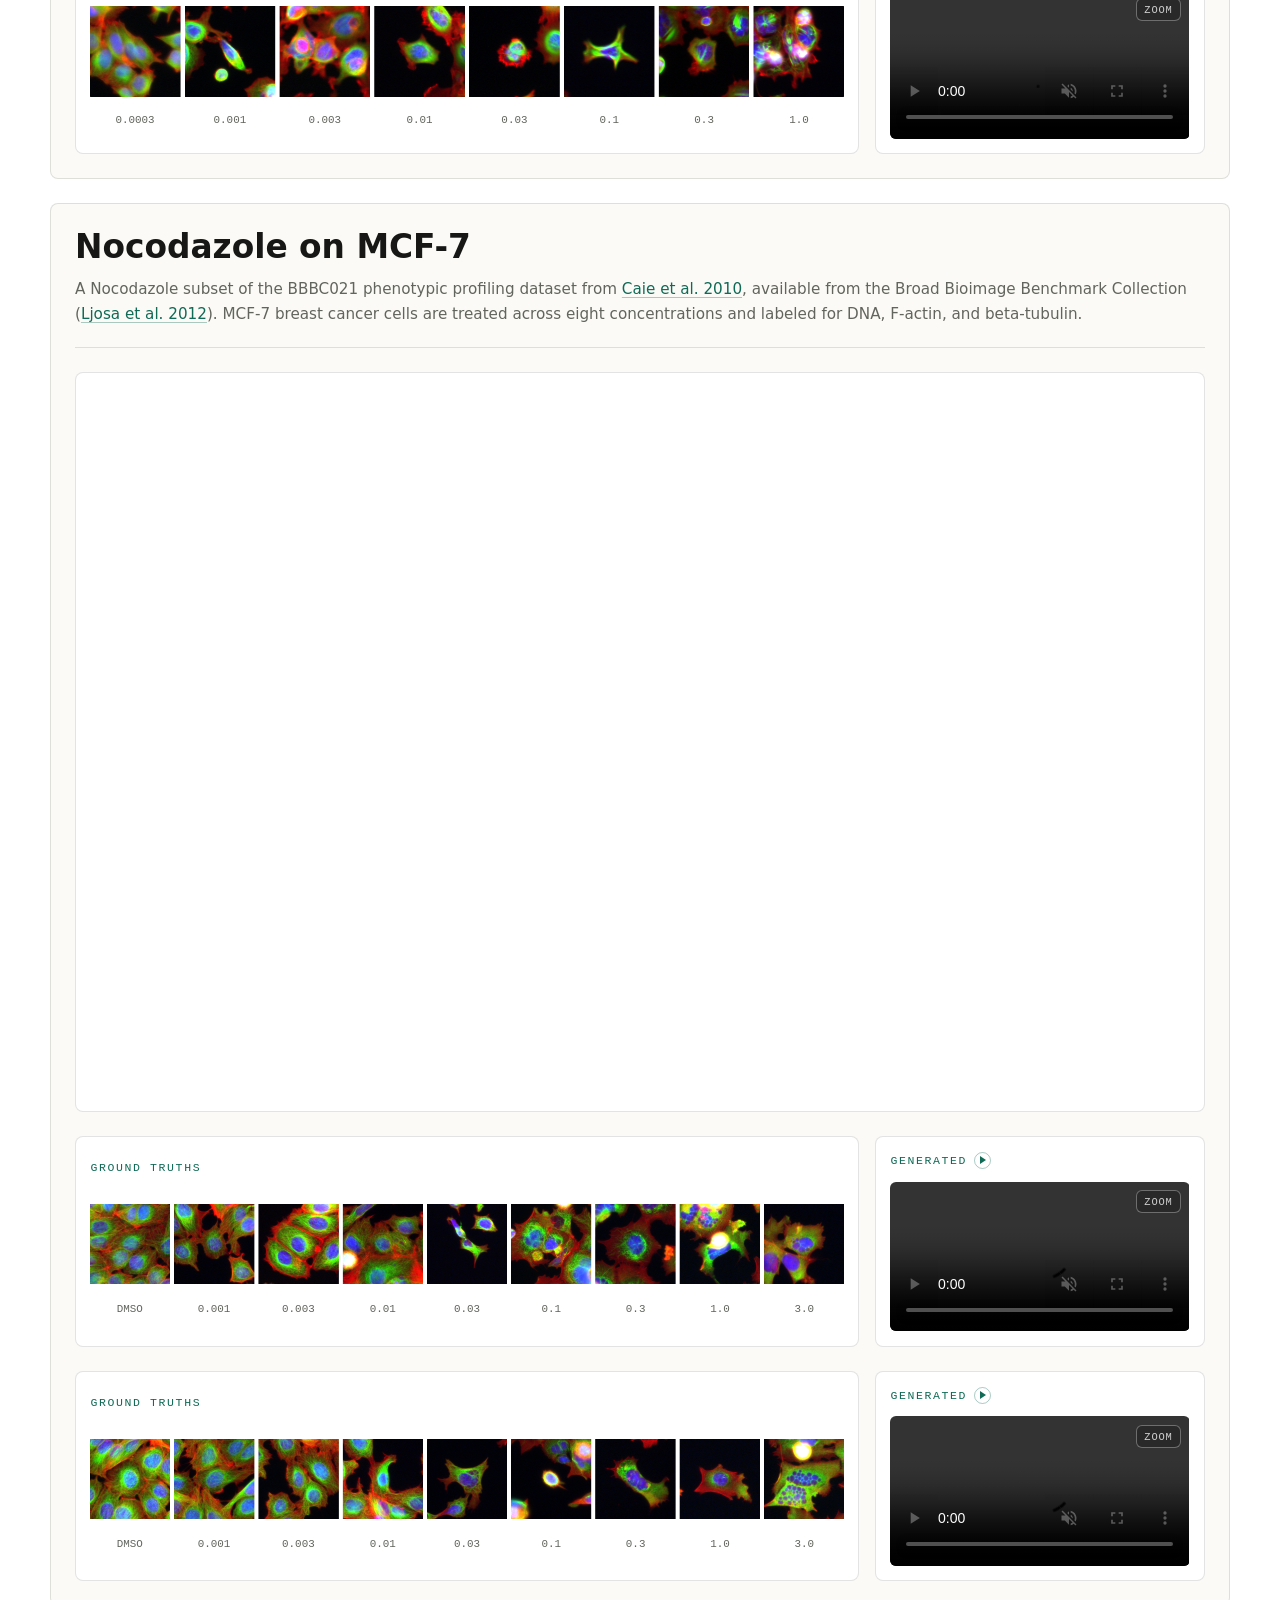
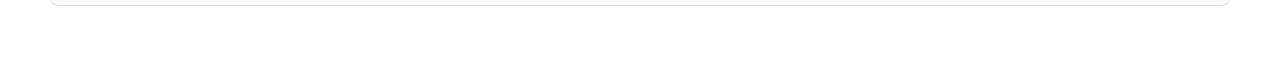
==== commit b1f9b105: "update affiliations and better responsiveness" ====
--- a/index.html
+++ b/index.html
@@ -21,18 +21,19 @@
         </p>
         <div class="authors" aria-label="Authors and affiliations">
           <p class="authors-names">
-            <a href="https://thethomasboyer.github.io" target="_blank" rel="noreferrer">Thomas Boyer</a><span class="affil" aria-label="IBENS">*</span>,
+            <a href="https://thethomasboyer.github.io" target="_blank" rel="noreferrer">Thomas Boyer</a><span class="affil" aria-label="Affiliation 1">1</span>,
             <a href="https://institut-curie.org/person/elaine-del-nery-santos" target="_blank" rel="noreferrer">Elaine
-              del Nery</a><span class="affil" aria-label="Curie">†</span>,
+              del Nery</a><span class="affil" aria-label="Affiliation 2">2</span>,
             <a href="https://www.ibens.ens.fr/spip.php?rubrique6=" target="_blank" rel="noreferrer">Nathalie
-              Spassky</a><span class="affil" aria-label="IBENS">*</span>,
-            <a href="https://www.ibens.bio.ens.psl.eu/spip.php?article142=&lang=en" target="_blank" rel="noreferrer">Auguste Genovesio</a><span class="affil" aria-label="IBENS">*</span>
+              Spassky</a><span class="affil" aria-label="Affiliation 3">3</span>,
+            <a href="https://www.ibens.bio.ens.psl.eu/spip.php?article142=&lang=en" target="_blank" rel="noreferrer">Auguste Genovesio</a><span class="affil" aria-label="Affiliation 1">1</span>
           </p>
-          <p class="institution"><span class="affil">*</span><a href="https://www.ibens.bio.ens.psl.eu/" target="_blank" rel="noreferrer">Institut
-              de Biologie de l&rsquo;École Normale Supérieure</a>, 46 rue d&rsquo;Ulm
-            75005 Paris</p>
-          <p class="institution"><span class="affil">†</span><a href="https://institut-curie.org/" target="_blank" rel="noreferrer">Institut
+          <p class="institution">1 Computational Bioimaging and Bioinformatics, <a href="https://www.ibens.bio.ens.psl.eu/" target="_blank" rel="noreferrer">Institut
+              de Biologie de l&rsquo;ENS</a>, 46 rue d&rsquo;Ulm 75005 Paris</p>
+          <p class="institution">2 Biophenics platform, <a href="https://institut-curie.org/" target="_blank" rel="noreferrer">Institut
               Curie</a>, 23 rue d&rsquo;Ulm, 75005 Paris</p>
+          <p class="institution">3 Cilia biology and neurogenesis, <a href="https://www.ibens.bio.ens.psl.eu/" target="_blank" rel="noreferrer">Institut
+              de Biologie de l&rsquo;ENS</a>, 46 rue d&rsquo;Ulm 75005 Paris</p>
           <p class="external-links"><a class="code-link" href="https://github.com/biocompibens/static2dynamic" target="_blank" rel="noreferrer">
               <svg aria-hidden="true" viewBox="0 0 16 16" width="14" height="14" fill="currentColor">
                 <path d="M8 0C3.58 0 0 3.58 0 8c0 3.54 2.29 6.53 5.47 7.59.4.07.55-.17.55-.38 0-.19-.01-.82-.01-1.49-2.01.37-2.53-.49-2.69-.94-.09-.23-.48-.94-.82-1.13-.28-.15-.68-.52-.01-.53.63-.01 1.08.58 1.23.82.72 1.21 1.87.87 2.33.66.07-.52.28-.87.51-1.07-1.78-.2-3.64-.89-3.64-3.95 0-.87.31-1.59.82-2.15-.08-.2-.36-1.02.08-2.12 0 0 .67-.21 2.2.82.64-.18 1.32-.27 2-.27.68 0 1.36.09 2 .27 1.53-1.04 2.2-.82 2.2-.82.44 1.1.16 1.92.08 2.12.51.56.82 1.27.82 2.15 0 3.07-1.87 3.75-3.65 3.95.29.25.54.73.54 1.48 0 1.07-.01 1.93-.01 2.2 0 .21.15.46.55.38A8.013 8.013 0 0016 8c0-4.42-3.58-8-8-8z" />
--- a/styles.css
+++ b/styles.css
@@ -268,6 +268,42 @@
   border: 0;
 }
 
+.media-note {
+  margin: 1rem 0 0;
+  color: var(--muted);
+  font-size: 0.82rem;
+}
+
+.dataset-subsections {
+  display: grid;
+  gap: 1.7rem;
+  margin-top: 1.5rem;
+}
+
+.dataset-subsection {
+  display: grid;
+  gap: 1.2rem;
+  padding-top: 1.45rem;
+  border-top: 1px solid var(--line);
+}
+
+.dataset-subsection:first-child {
+  padding-top: 0;
+  border-top: 0;
+}
+
+.dataset-subsection h3 {
+  margin: 0;
+  color: var(--text);
+  font-size: 1.05rem;
+  font-weight: 600;
+}
+
+.dataset-subsection .plot-embed,
+.dataset-subsection .comparison-list {
+  margin-top: 0;
+}
+
 .comparison-list {
   display: grid;
   gap: 1.5rem;
@@ -321,11 +357,38 @@
   justify-content: center;
   overflow: hidden;
   border-radius: 6px;
-  background: #111;
+  background: #fff;
 }
 
 .media-card-image .media-shell {
   background: #fff;
+}
+
+.video-frame,
+.zoom-video-frame {
+  position: relative;
+  display: inline-flex;
+  line-height: 0;
+  max-width: 100%;
+}
+
+.patch-grid {
+  position: absolute;
+  inset: 0;
+  z-index: 1;
+  width: 100%;
+  height: 100%;
+  pointer-events: none;
+}
+
+.patch-grid rect,
+.patch-grid line {
+  fill: none;
+  stroke: rgba(246, 248, 242, 0.4);
+  stroke-width: 1px;
+  stroke-dasharray: 1px 6px;
+  stroke-linecap: round;
+  vector-effect: non-scaling-stroke;
 }
 
 .image-zoom-trigger {
@@ -360,11 +423,109 @@
   outline: none;
 }
 
+.media-label-row {
+  display: flex;
+  align-items: center;
+  gap: 0.45rem;
+  min-height: 1.15rem;
+}
+
+.video-state-toggle {
+  display: inline-grid;
+  place-items: center;
+  width: 1.05rem;
+  height: 1.05rem;
+  padding: 0;
+  border: 1px solid rgba(15, 106, 86, 0.35);
+  border-radius: 999px;
+  background: transparent;
+  color: var(--accent);
+  cursor: pointer;
+}
+
+.video-state-toggle:focus-visible {
+  outline: 2px solid rgba(15, 106, 86, 0.35);
+  outline-offset: 2px;
+}
+
+.video-state-toggle[data-video-state="playing"] {
+  animation: video-state-pulse 1.45s ease-in-out infinite;
+}
+
+.video-state-icon {
+  position: relative;
+  display: block;
+  width: 0.46rem;
+  height: 0.52rem;
+}
+
+.video-state-play {
+  position: absolute;
+  top: 0;
+  left: 0.08rem;
+  width: 0;
+  height: 0;
+  border-top: 0.26rem solid transparent;
+  border-bottom: 0.26rem solid transparent;
+  border-left: 0.38rem solid currentColor;
+}
+
+.video-state-pause {
+  position: absolute;
+  inset: 0;
+  display: none;
+}
+
+.video-state-pause::before,
+.video-state-pause::after {
+  content: "";
+  position: absolute;
+  top: 0.02rem;
+  width: 0.13rem;
+  height: 0.48rem;
+  border-radius: 999px;
+  background: currentColor;
+}
+
+.video-state-pause::before {
+  left: 0.07rem;
+}
+
+.video-state-pause::after {
+  right: 0.07rem;
+}
+
+.video-state-toggle[data-video-state="playing"] .video-state-play {
+  display: none;
+}
+
+.video-state-toggle[data-video-state="playing"] .video-state-pause {
+  display: block;
+}
+
+@keyframes video-state-pulse {
+  0%,
+  100% {
+    box-shadow: 0 0 0 0 rgba(15, 106, 86, 0.18);
+  }
+
+  50% {
+    box-shadow: 0 0 0 0.22rem rgba(15, 106, 86, 0);
+  }
+}
+
+@media (prefers-reduced-motion: reduce) {
+  .video-state-toggle[data-video-state="playing"] {
+    animation: none;
+  }
+}
+
 .media-shell img,
 .media-shell video {
+  display: block;
   max-height: 18rem;
   object-fit: contain;
-  background: #121212;
+  background: transparent;
 }
 
 .media-shell img {
@@ -387,6 +548,11 @@
   text-align: center;
 }
 
+.series-labels span {
+  min-width: 0;
+  overflow-wrap: anywhere;
+}
+
 .dataset-large .media-shell img,
 .dataset-large .media-shell video {
   max-height: 42rem;
@@ -409,6 +575,11 @@
 #cell-cycle .media-card-image .media-shell img {
   width: 100%;
   max-width: 1348px;
+}
+
+#nash-steatosis .media-card-video .media-shell video {
+  width: 18rem;
+  max-width: 100%;
 }
 
 .media-label {
@@ -442,6 +613,10 @@
   object-fit: contain;
 }
 
+.image-zoom-dialog .zoom-video-frame {
+  margin-inline: auto;
+}
+
 .image-zoom-dialog img {
   width: min(92vw, 1200px);
 }
@@ -450,7 +625,7 @@
   width: min(58vw, 560px);
   max-height: 54vh;
   margin-inline: auto;
-  background: #111;
+  background: transparent;
 }
 
 .image-zoom-dialog[data-zoom-mode="large"] video {
@@ -496,6 +671,23 @@
   font-size: 0.85rem;
 }
 
+@media (max-width: 960px) {
+  .comparison-media:has(.media-card-image) {
+    grid-template-columns: 1fr;
+    max-width: min(100%, 720px);
+    margin-inline: auto;
+  }
+
+  .comparison-media:has(.media-card-image) .media-card-video {
+    max-width: min(100%, 330px);
+  }
+
+  .series-labels {
+    gap: 0.2rem;
+    font-size: 0.62rem;
+  }
+}
+
 @media (max-width: 720px) {
   .page-shell {
     width: min(100% - 1rem, 1120px);
@@ -520,6 +712,11 @@
     max-width: none;
   }
 
+  .comparison-media:has(.media-card-image) {
+    grid-template-columns: 1fr;
+    max-width: none;
+  }
+
   .plot-embed iframe {
     height: 24rem;
   }
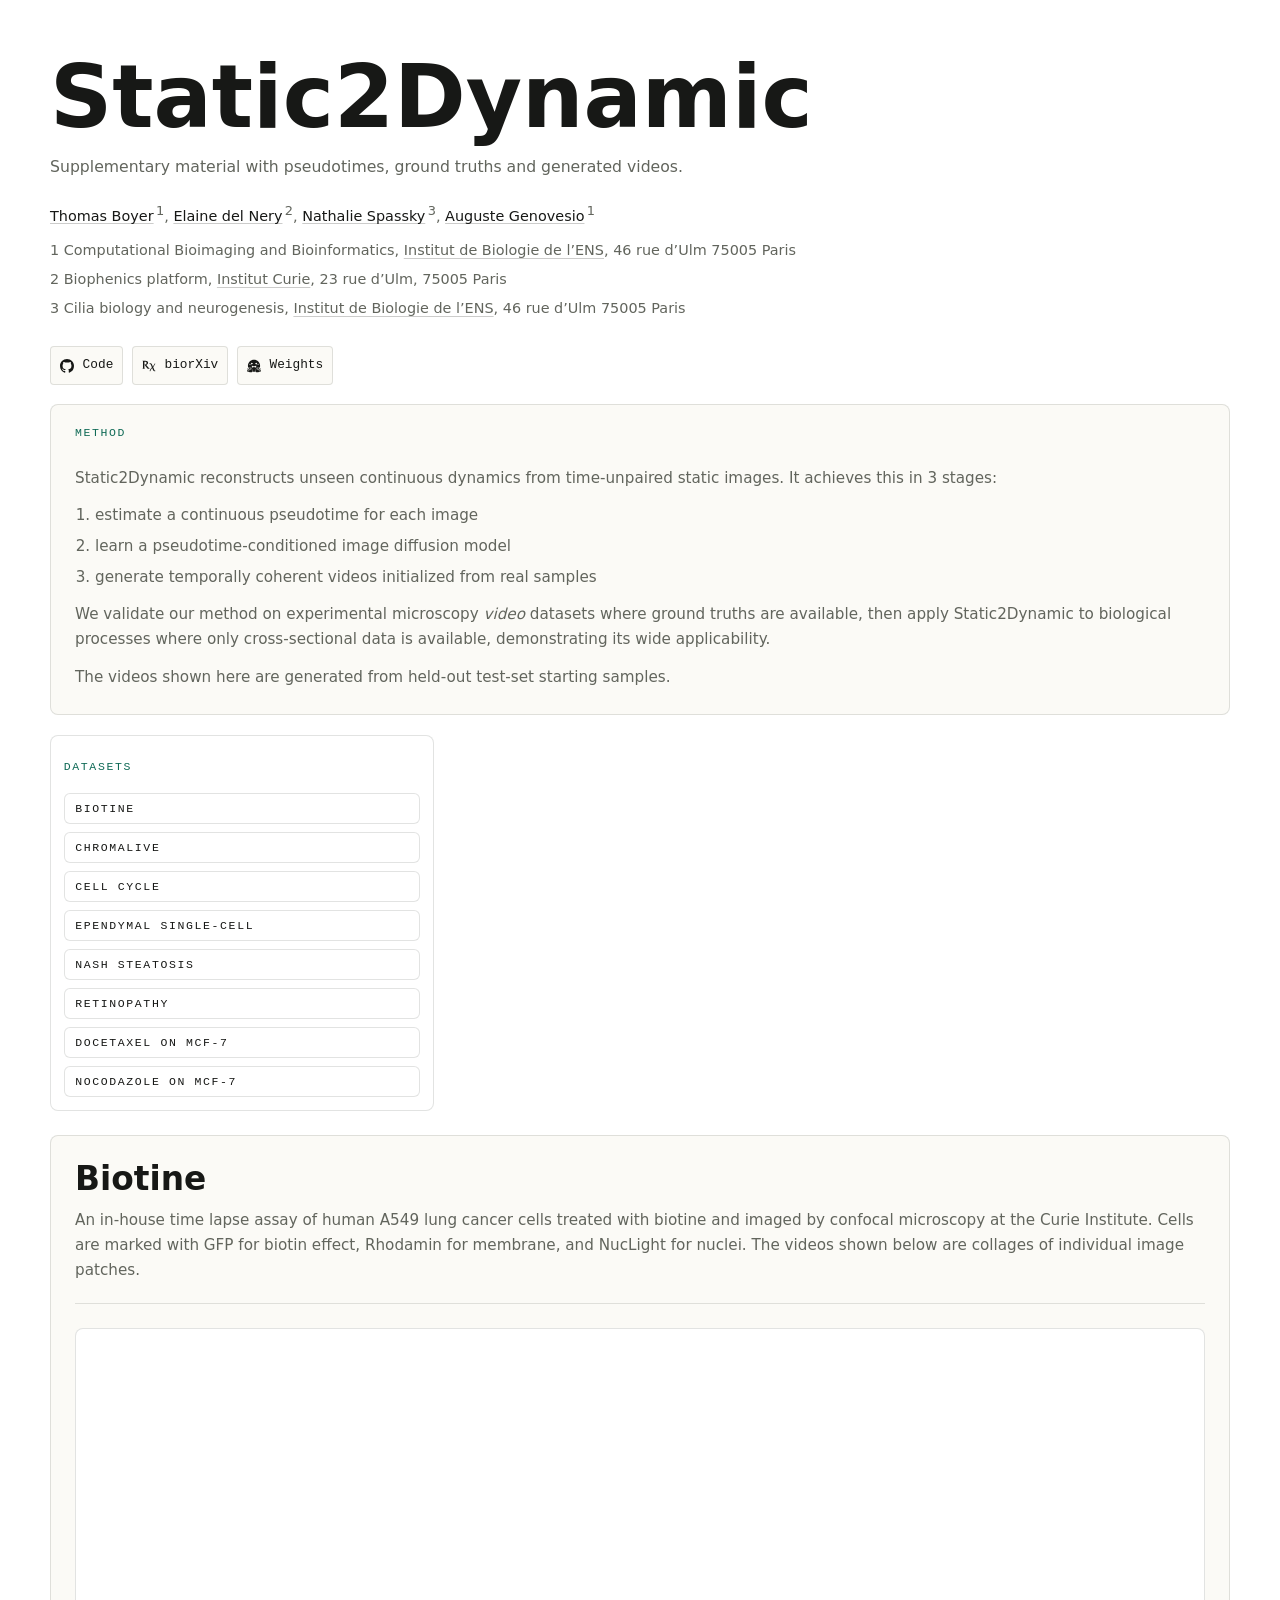
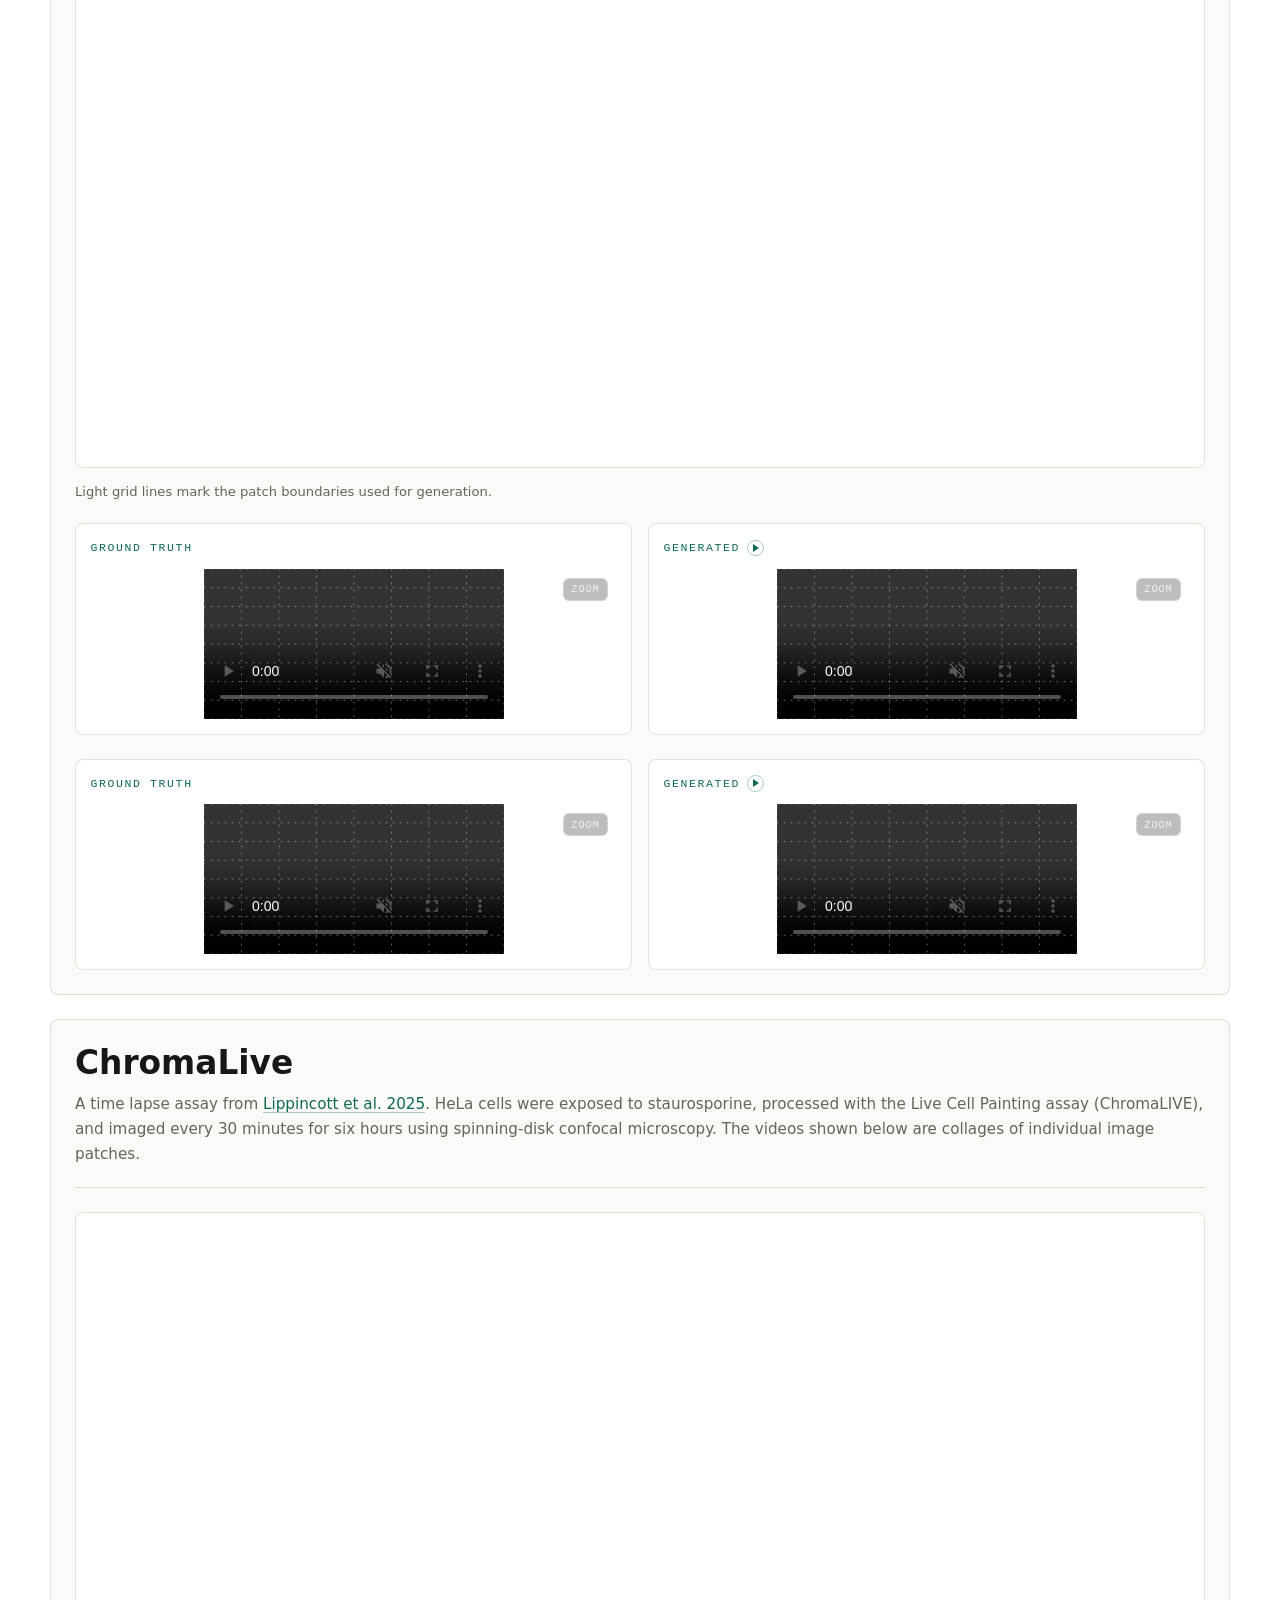
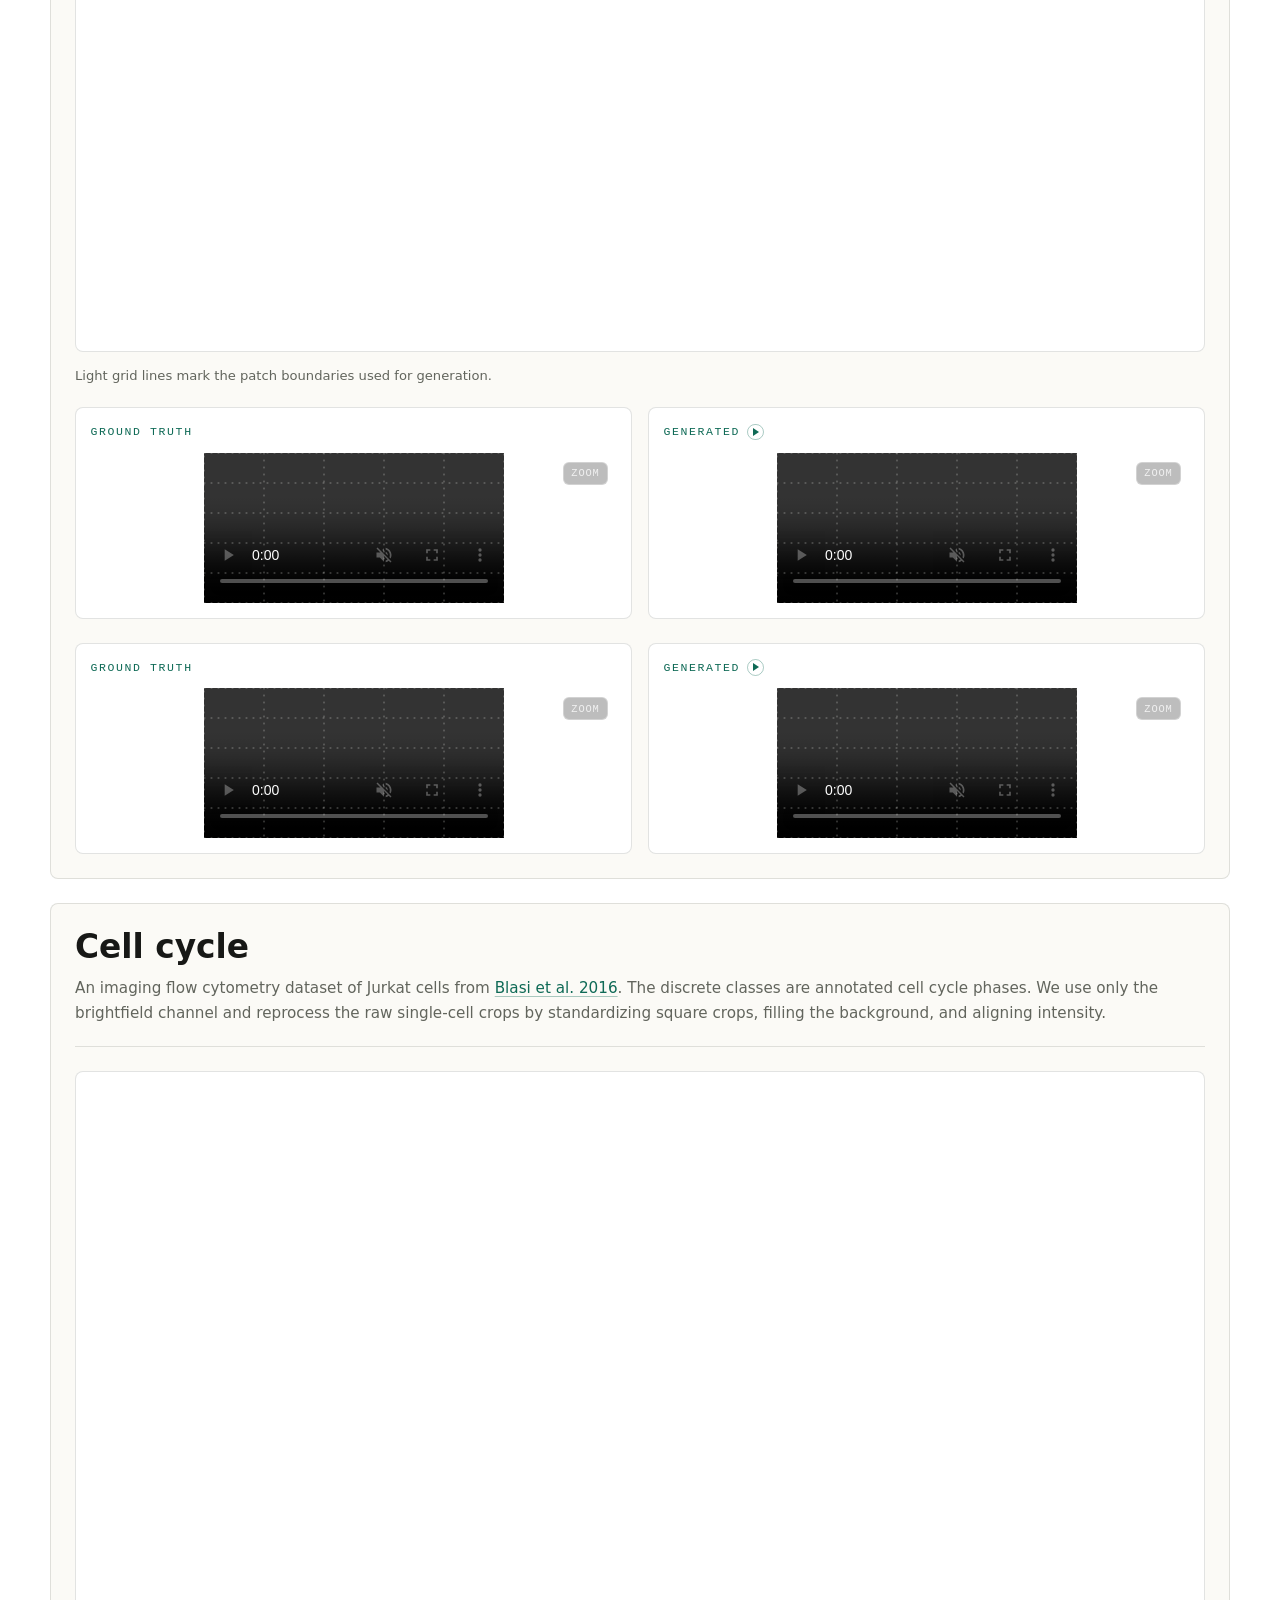
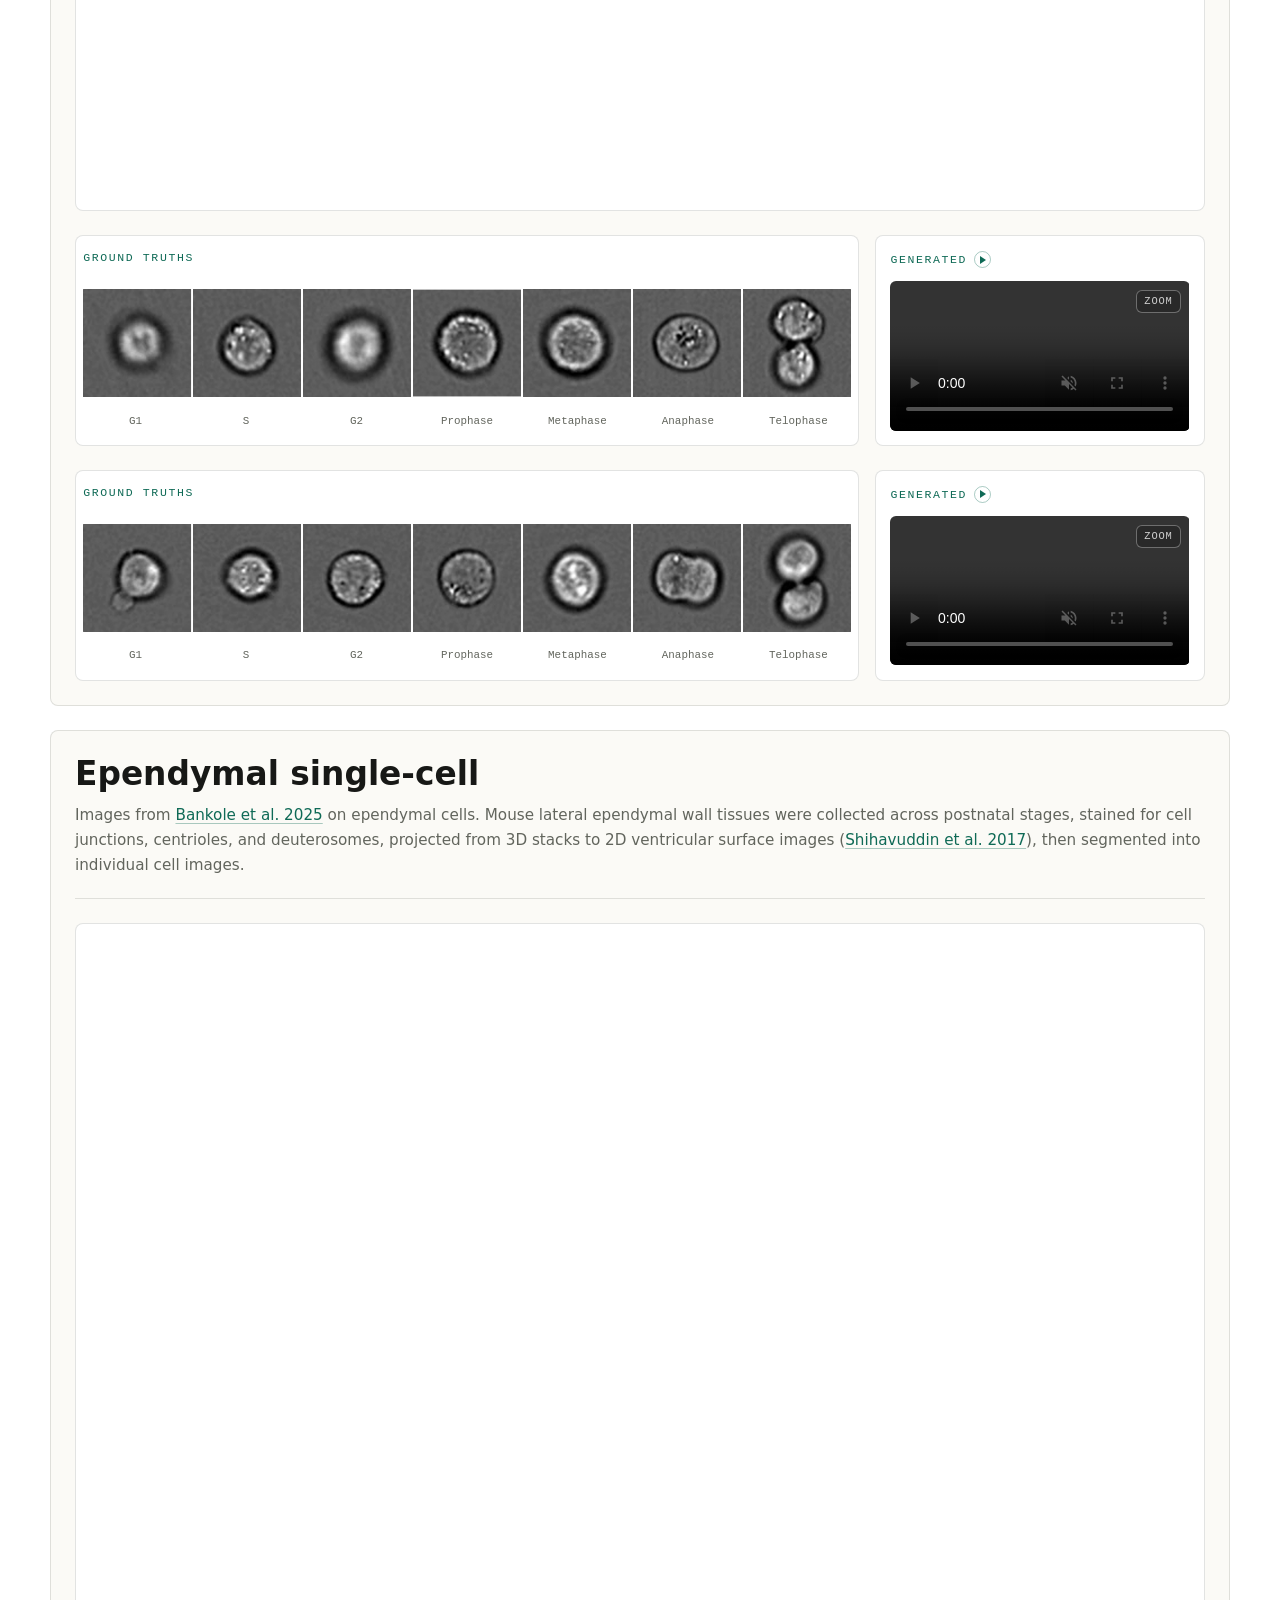
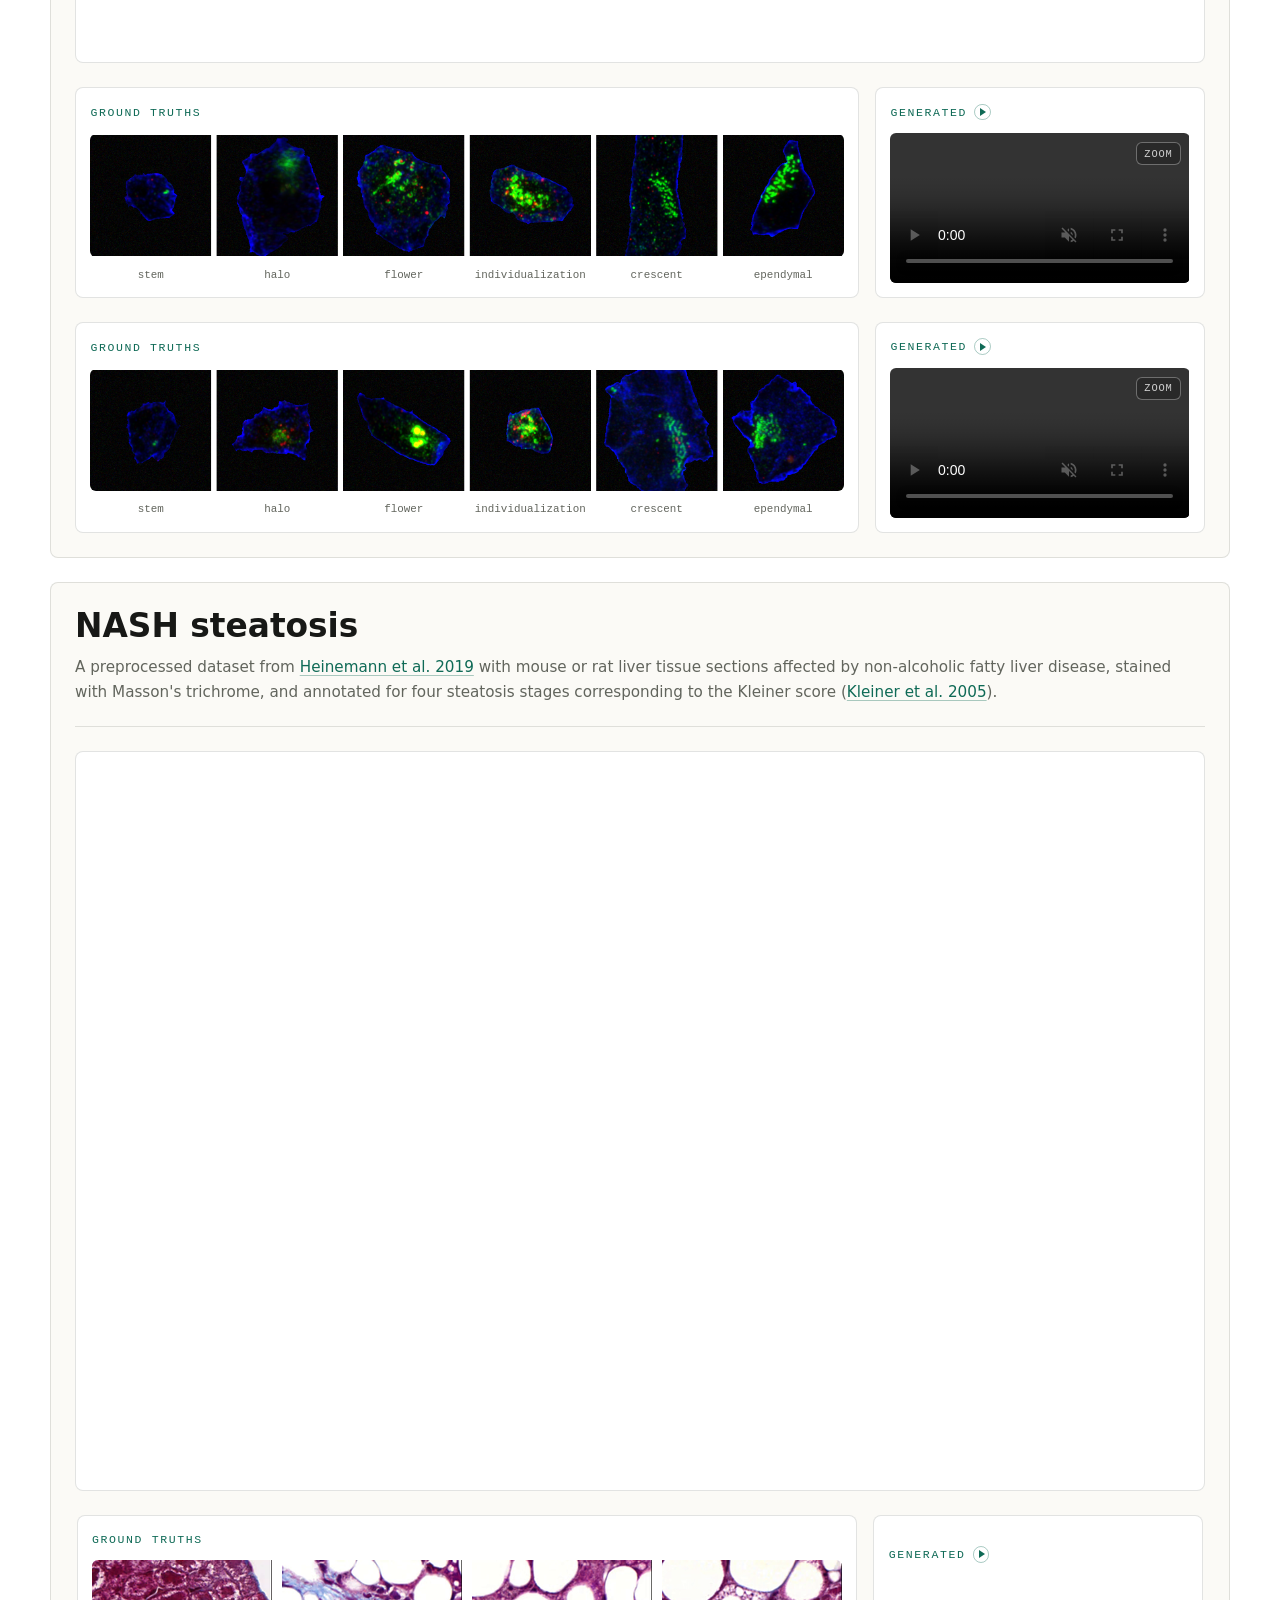
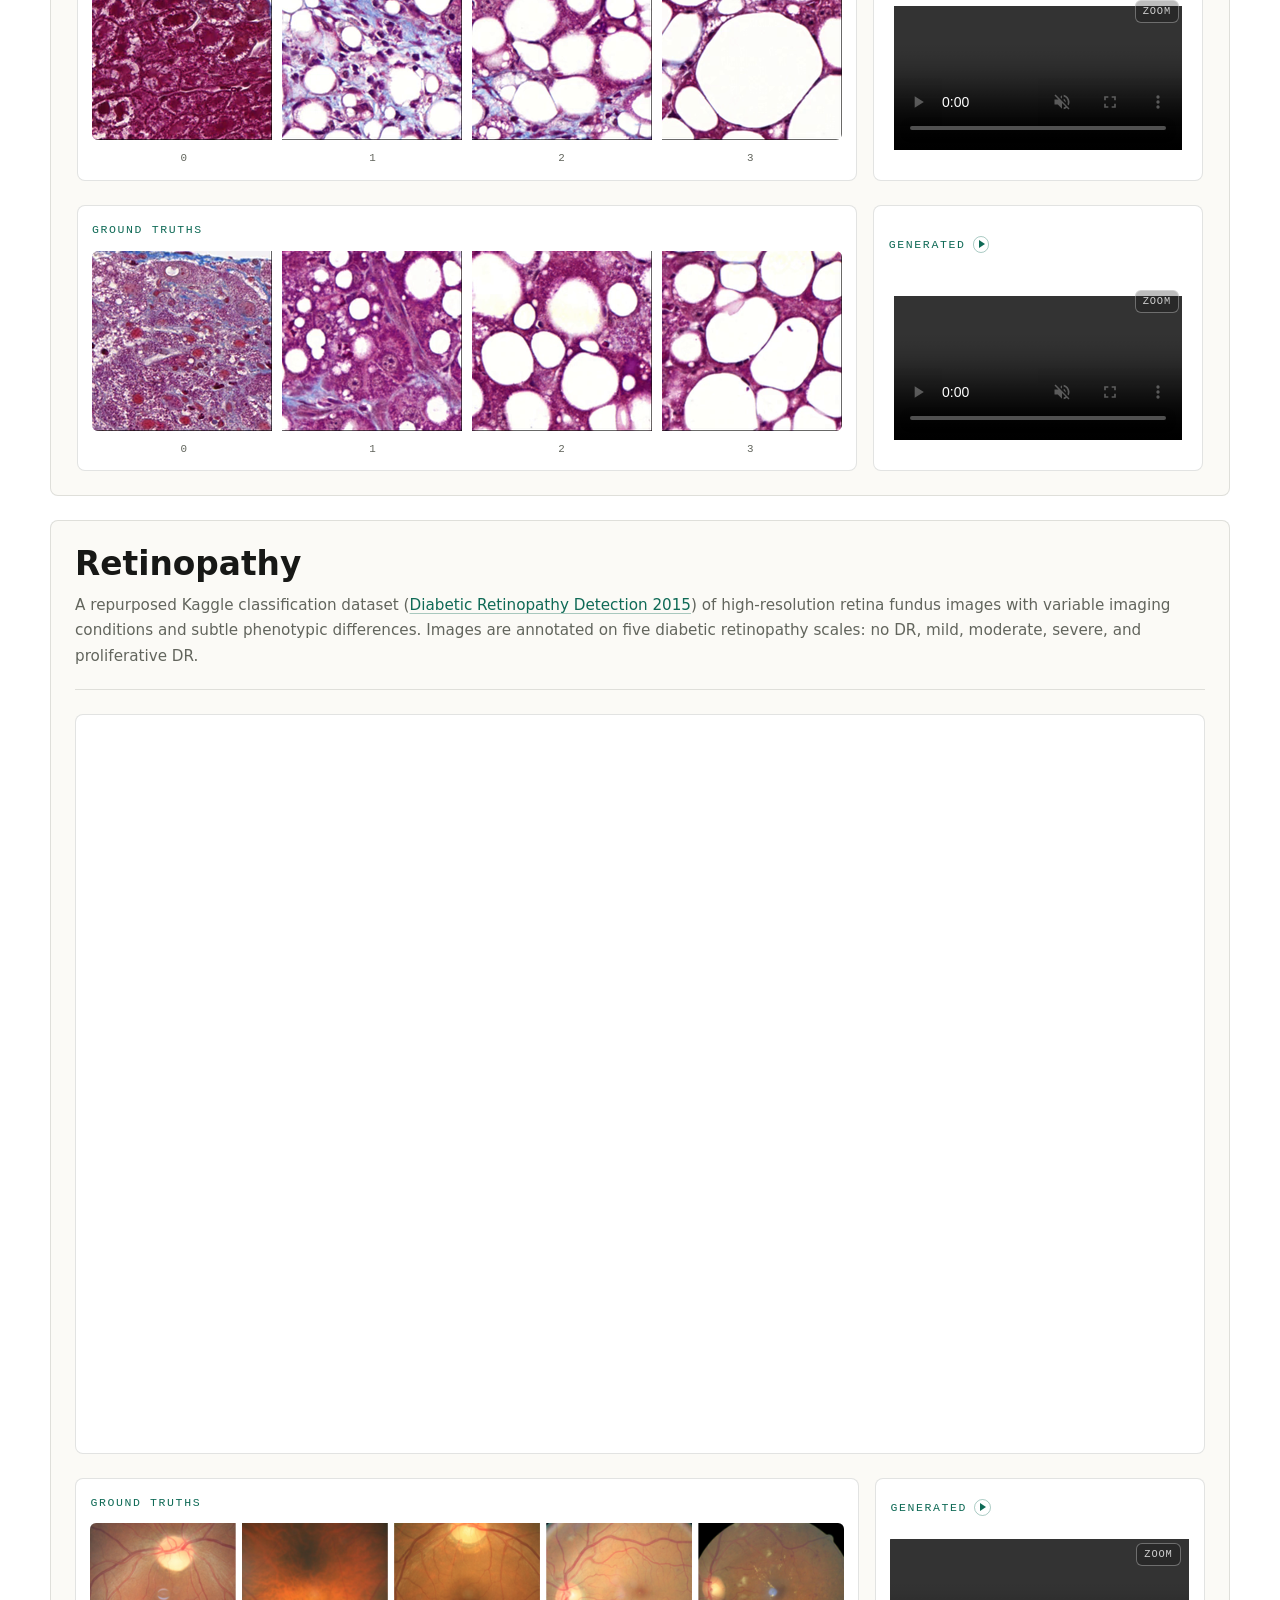
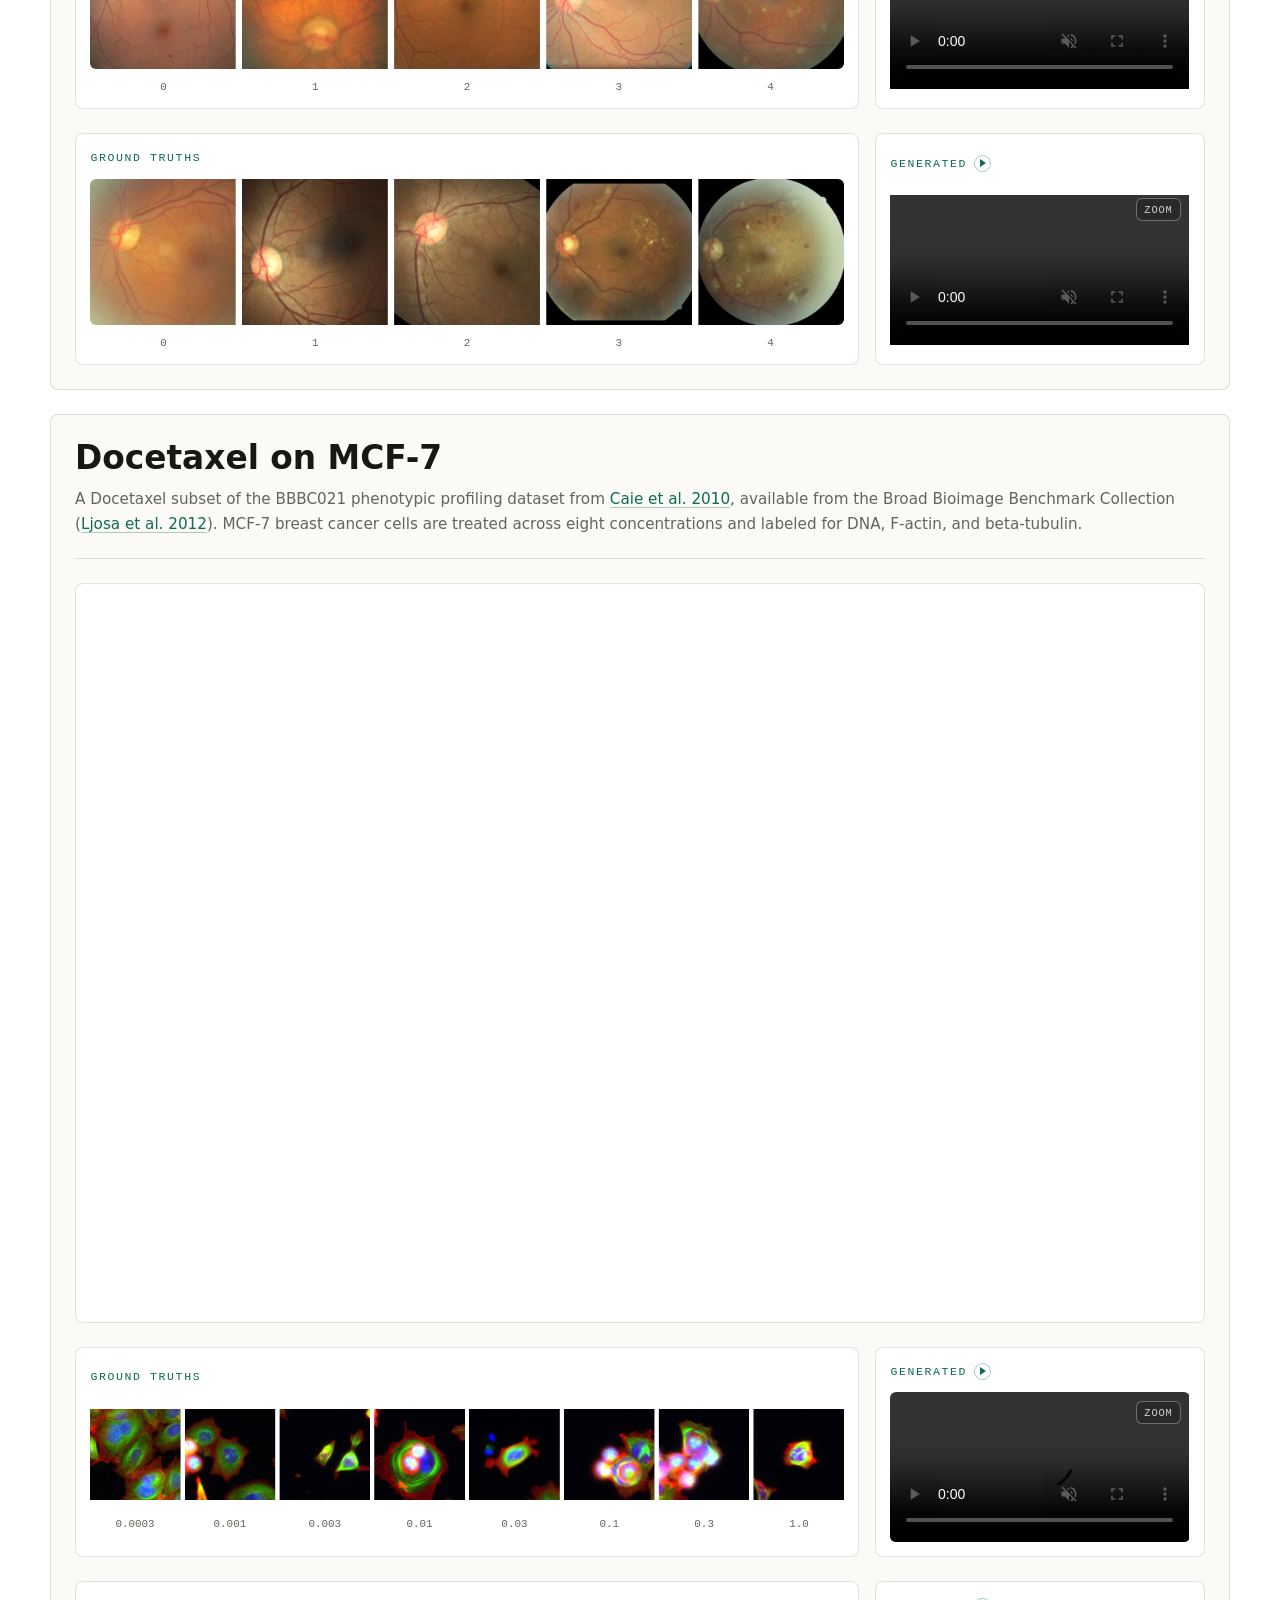
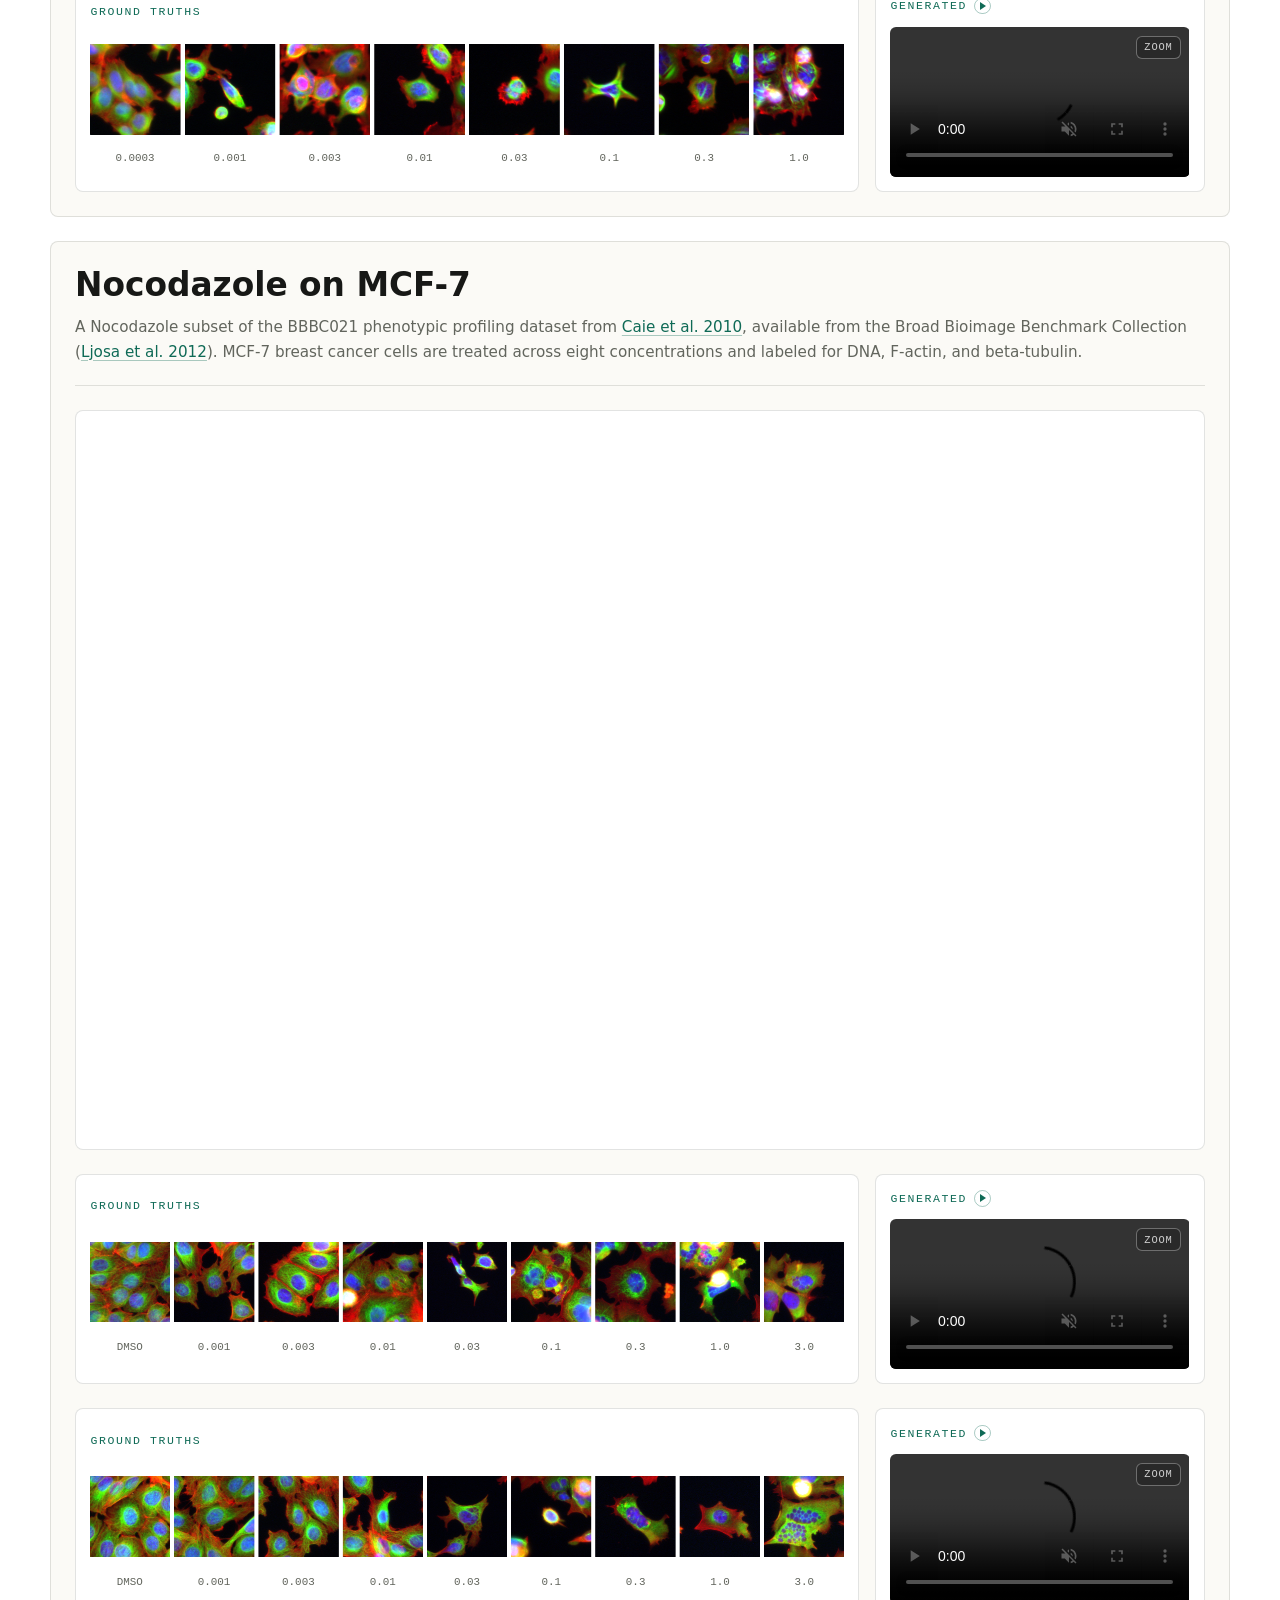
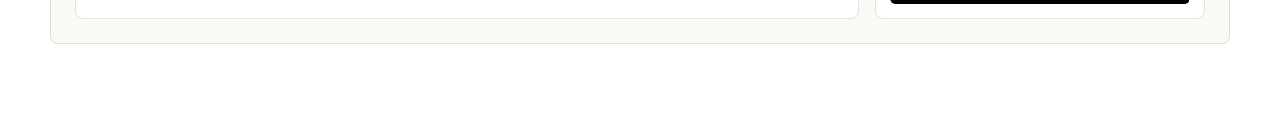
==== commit 1fb9a7ba: "add links to biorXiv and HF" ====
--- a/index.html
+++ b/index.html
@@ -39,7 +39,20 @@
                 <path d="M8 0C3.58 0 0 3.58 0 8c0 3.54 2.29 6.53 5.47 7.59.4.07.55-.17.55-.38 0-.19-.01-.82-.01-1.49-2.01.37-2.53-.49-2.69-.94-.09-.23-.48-.94-.82-1.13-.28-.15-.68-.52-.01-.53.63-.01 1.08.58 1.23.82.72 1.21 1.87.87 2.33.66.07-.52.28-.87.51-1.07-1.78-.2-3.64-.89-3.64-3.95 0-.87.31-1.59.82-2.15-.08-.2-.36-1.02.08-2.12 0 0 .67-.21 2.2.82.64-.18 1.32-.27 2-.27.68 0 1.36.09 2 .27 1.53-1.04 2.2-.82 2.2-.82.44 1.1.16 1.92.08 2.12.51.56.82 1.27.82 2.15 0 3.07-1.87 3.75-3.65 3.95.29.25.54.73.54 1.48 0 1.07-.01 1.93-.01 2.2 0 .21.15.46.55.38A8.013 8.013 0 0016 8c0-4.42-3.58-8-8-8z" />
               </svg>
               Code
-            </a></p>
+            </a>
+            <a class="code-link" href="https://www.biorxiv.org/content/10.64898/2026.05.18.725860" target="_blank" rel="noreferrer">
+              <svg aria-hidden="true" viewBox="0 0 512 512" width="14" height="14" fill="currentColor">
+                <path transform="translate(0 448) scale(1 -1)" d="M396.317 175.215c7.38672 9.69141 14.7783 17.9707 20.5635 27.251c15.4648 24.8018 39.6777 64.2373 45.3008 75.0879c2.86816 5.80859 7.05273 9.92578 9.69434 10.1807c2.64453 0.253906 6.02051 0.34668 8.87695 -1.4375c2.85742 -1.78613 5.05273 -6.09863 3.05176 -14.5449c-2.00098 -8.44531 -3.14941 -11.5186 -5.91992 -18.0264c-16.2207 -35.4951 -40.0166 -66.0674 -65.0312 -95.6387c-4.71875 -5.5791 -4.92773 -9.66406 -2.2832 -15.9775c11.2881 -26.959 21.8711 -54.2109 33.0801 -81.2041c3.72656 -8.97363 8.33203 -17.6094 12.9326 -26.1865c4.65039 -8.67188 7.97461 -13.2568 22.0977 -13.0664c5.82031 0.0185547 16.8818 1.57129 17.8184 -6.85156c1.02441 -9.20801 -10.1562 -10.5791 -16.8193 -11.9385c-7.52246 -1.5332 -11.3086 -2.11914 -19.0029 -2.13672c-17.7373 -0.0380859 -38.6982 6.75 -47.3818 22.5068c-8.88867 16.1299 -13.6855 27.8916 -21.8418 49.9229c-5.35254 14.4639 -11.3643 28.7002 -17.6592 44.792c-3.54492 -3.80469 -6.87988 -6.45703 -9.04297 -9.85742c-26.8467 -36.3975 -42.4355 -65.8408 -54.46 -86.5107c-9.48047 -16.2969 -10.2744 -23.4951 -21.5332 -21.1436c-10.2656 4.19531 -7.30273 17.9717 -6.49512 21.4619c4.76367 20.5684 19.8369 40.7744 31.583 58.5361c13.1289 19.8525 29.2686 37.6963 43.6543 56.7471c2.12891 2.82129 3.59277 8.19141 2.38184 11.1719c-12.8984 31.7373 -26.3096 63.2686 -39.7715 94.7754c-7.32129 15.6201 -12.3008 25.5801 -41.0967 24.4971c-4.7627 0.433594 -7.65137 1.68848 -7.57324 7.1875c0 6.66895 4.50195 9.03711 7.80273 10.0156c32.5361 9.6543 65.2266 6.81152 82.1602 -29.5605c10.4893 -22.5264 19.7773 -45.6104 29.6279 -68.4365c1.44922 -3.34668 3.01953 -6.6377 5.28711 -11.6152zM15.4355 91.5566c7.56738 5.67969 12.8398 11.084 15.8193 16.2236c2.97363 5.13477 4.46289 11.3574 4.46289 18.6582v220.246c0 6.2168 -1.27539 12.3008 -3.82129 18.2529c-1.7002 2.69824 -3.40039 5.27148 -5.09863 7.70605c-1.69727 2.43359 -4.80859 6.21582 -9.33398 11.3564h100.591c32.7148 0 58.3369 -6.62988 76.8633 -19.875c18.5166 -13.2529 27.7822 -31.6387 27.7822 -55.1641c0 -18.3916 -6.22363 -33.8047 -18.6572 -46.2383c-7.03516 -7.03516 -13.9307 -12.1689 -20.6865 -15.4121c-6.7627 -3.24609 -17.4414 -6.62988 -32.0439 -10.1406l27.1738 -36.0986c5.67969 -7.57422 13.3857 -16.9014 23.1211 -27.9873c10.8115 -12.1689 22.4404 -24.6074 34.8818 -37.3154c11.084 -11.6299 19.8047 -20.0801 26.1621 -25.3506c6.35059 -5.27441 16.0215 -11.5605 29.002 -18.8594h-65.707c-10.8193 0 -22.4492 6.21582 -34.8838 18.6572c-14.6025 14.8691 -29.4756 33.1201 -44.6172 54.7568c-10.2783 13.79 -19.335 26.498 -27.1758 38.1279c-6.22266 9.18945 -15.1475 23.1201 -26.7705 41.7783c50.8359 7.02832 76.2539 26.7705 76.2539 59.2188c0 30.2812 -21.4971 45.4268 -64.4922 45.4268h-16.2197v-222.219c0 -7.8584 1.41895 -14.2227 4.25781 -19.0967c2.83887 -4.87891 8.31543 -10.4326 16.4287 -16.6553h-93.292v0.00292969z" />
+              </svg>
+              biorXiv
+            </a>
+            <a class="code-link" href="https://huggingface.co/thethomasboyer/Static2Dynamic" target="_blank" rel="noreferrer">
+              <svg aria-hidden="true" viewBox="0 0 24 24" width="14" height="14" fill="currentColor">
+                <path d="M12.025 1.13c-5.77 0-10.449 4.647-10.449 10.378 0 1.112.178 2.181.503 3.185.064-.222.203-.444.416-.577a.96.96 0 0 1 .524-.15c.293 0 .584.124.84.284.278.173.48.408.71.694.226.282.458.611.684.951v-.014c.017-.324.106-.622.264-.874s.403-.487.762-.543c.3-.047.596.06.787.203s.31.313.4.467c.15.257.212.468.233.542.01.026.653 1.552 1.657 2.54.616.605 1.01 1.223 1.082 1.912.055.537-.096 1.059-.38 1.572.637.121 1.294.187 1.967.187.657 0 1.298-.063 1.921-.178-.287-.517-.44-1.041-.384-1.581.07-.69.465-1.307 1.081-1.913 1.004-.987 1.647-2.513 1.657-2.539.021-.074.083-.285.233-.542.09-.154.208-.323.4-.467a1.08 1.08 0 0 1 .787-.203c.359.056.604.29.762.543s.247.55.265.874v.015c.225-.34.457-.67.683-.952.23-.286.432-.52.71-.694.257-.16.547-.284.84-.285a.97.97 0 0 1 .524.151c.228.143.373.388.43.625l.006.04a10.3 10.3 0 0 0 .534-3.273c0-5.731-4.678-10.378-10.449-10.378M8.327 6.583a1.5 1.5 0 0 1 .713.174 1.487 1.487 0 0 1 .617 2.013c-.183.343-.762-.214-1.102-.094-.38.134-.532.914-.917.71a1.487 1.487 0 0 1 .69-2.803m7.486 0a1.487 1.487 0 0 1 .689 2.803c-.385.204-.536-.576-.916-.71-.34-.12-.92.437-1.103.094a1.487 1.487 0 0 1 .617-2.013 1.5 1.5 0 0 1 .713-.174m-10.68 1.55a.96.96 0 1 1 0 1.921.96.96 0 0 1 0-1.92m13.838 0a.96.96 0 1 1 0 1.92.96.96 0 0 1 0-1.92M8.489 11.458c.588.01 1.965 1.157 3.572 1.164 1.607-.007 2.984-1.155 3.572-1.164.196-.003.305.12.305.454 0 .886-.424 2.328-1.563 3.202-.22-.756-1.396-1.366-1.63-1.32q-.011.001-.02.006l-.044.026-.01.008-.03.024q-.018.017-.035.036l-.032.04a1 1 0 0 0-.058.09l-.014.025q-.049.088-.11.19a1 1 0 0 1-.083.116 1.2 1.2 0 0 1-.173.18q-.035.029-.075.058a1.3 1.3 0 0 1-.251-.243 1 1 0 0 1-.076-.107c-.124-.193-.177-.363-.337-.444-.034-.016-.104-.008-.2.022q-.094.03-.216.087-.06.028-.125.063l-.13.074q-.067.04-.136.086a3 3 0 0 0-.135.096 3 3 0 0 0-.26.219 2 2 0 0 0-.12.121 2 2 0 0 0-.106.128l-.002.002a2 2 0 0 0-.09.132l-.001.001a1.2 1.2 0 0 0-.105.212q-.013.036-.024.073c-1.139-.875-1.563-2.317-1.563-3.203 0-.334.109-.457.305-.454m.836 10.354c.824-1.19.766-2.082-.365-3.194-1.13-1.112-1.789-2.738-1.789-2.738s-.246-.945-.806-.858-.97 1.499.202 2.362c1.173.864-.233 1.45-.685.64-.45-.812-1.683-2.896-2.322-3.295s-1.089-.175-.938.647 2.822 2.813 2.562 3.244-1.176-.506-1.176-.506-2.866-2.567-3.49-1.898.473 1.23 2.037 2.16c1.564.932 1.686 1.178 1.464 1.53s-3.675-2.511-4-1.297c-.323 1.214 3.524 1.567 3.287 2.405-.238.839-2.71-1.587-3.216-.642-.506.946 3.49 2.056 3.522 2.064 1.29.33 4.568 1.028 5.713-.624m5.349 0c-.824-1.19-.766-2.082.365-3.194 1.13-1.112 1.789-2.738 1.789-2.738s.246-.945.806-.858.97 1.499-.202 2.362c-1.173.864.233 1.45.685.64.451-.812 1.683-2.896 2.322-3.295s1.089-.175.938.647-2.822 2.813-2.562 3.244 1.176-.506 1.176-.506 2.866-2.567 3.49-1.898-.473 1.23-2.037 2.16c-1.564.932-1.686 1.178-1.464 1.53s3.675-2.511 4-1.297c.323 1.214-3.524 1.567-3.287 2.405.238.839 2.71-1.587 3.216-.642.506.946-3.49 2.056-3.522 2.064-1.29.33-4.568 1.028-5.713-.624" />
+              </svg>
+              Weights
+            </a>
+          </p>
         </div>
       </div>
     </header>
--- a/styles.css
+++ b/styles.css
@@ -164,6 +164,9 @@
 }
 
 .external-links {
+  display: flex;
+  flex-wrap: wrap;
+  gap: 0.55rem;
   margin: 1.5rem 0 0 0;
 }
 
